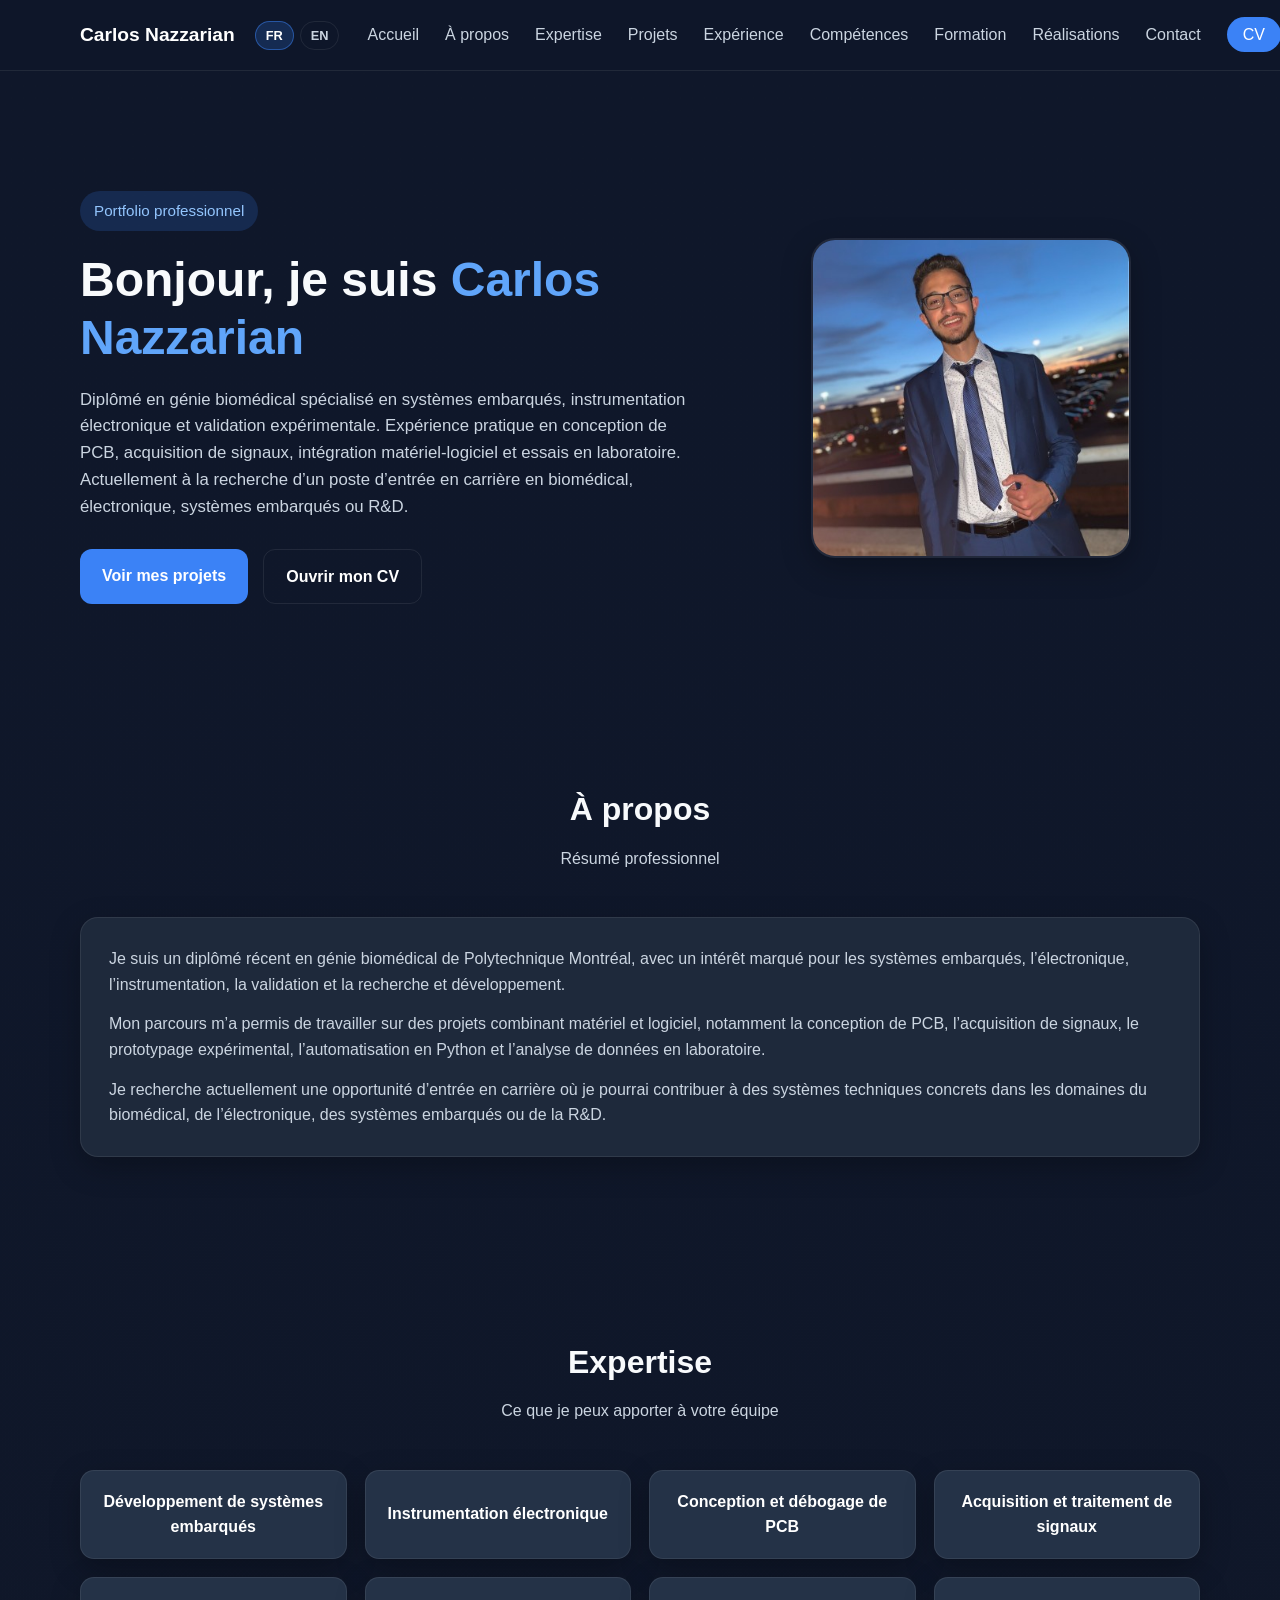
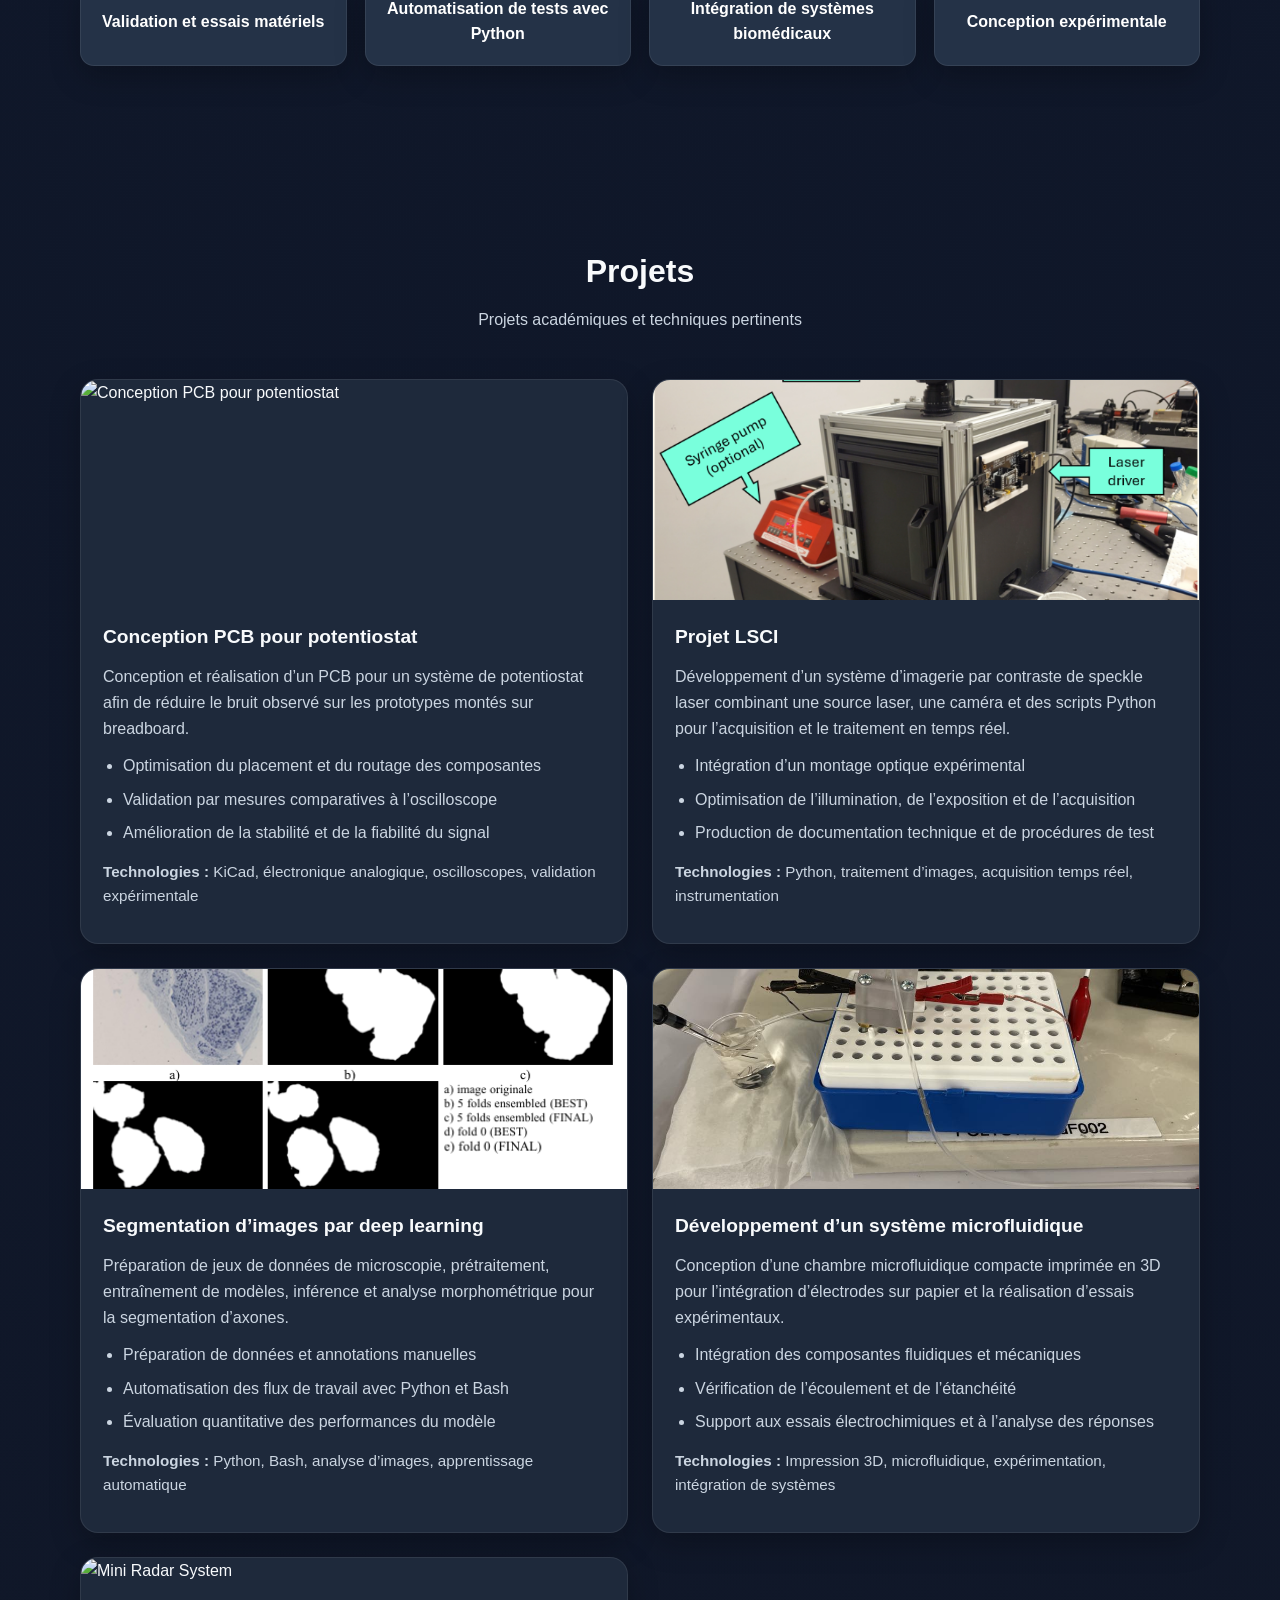
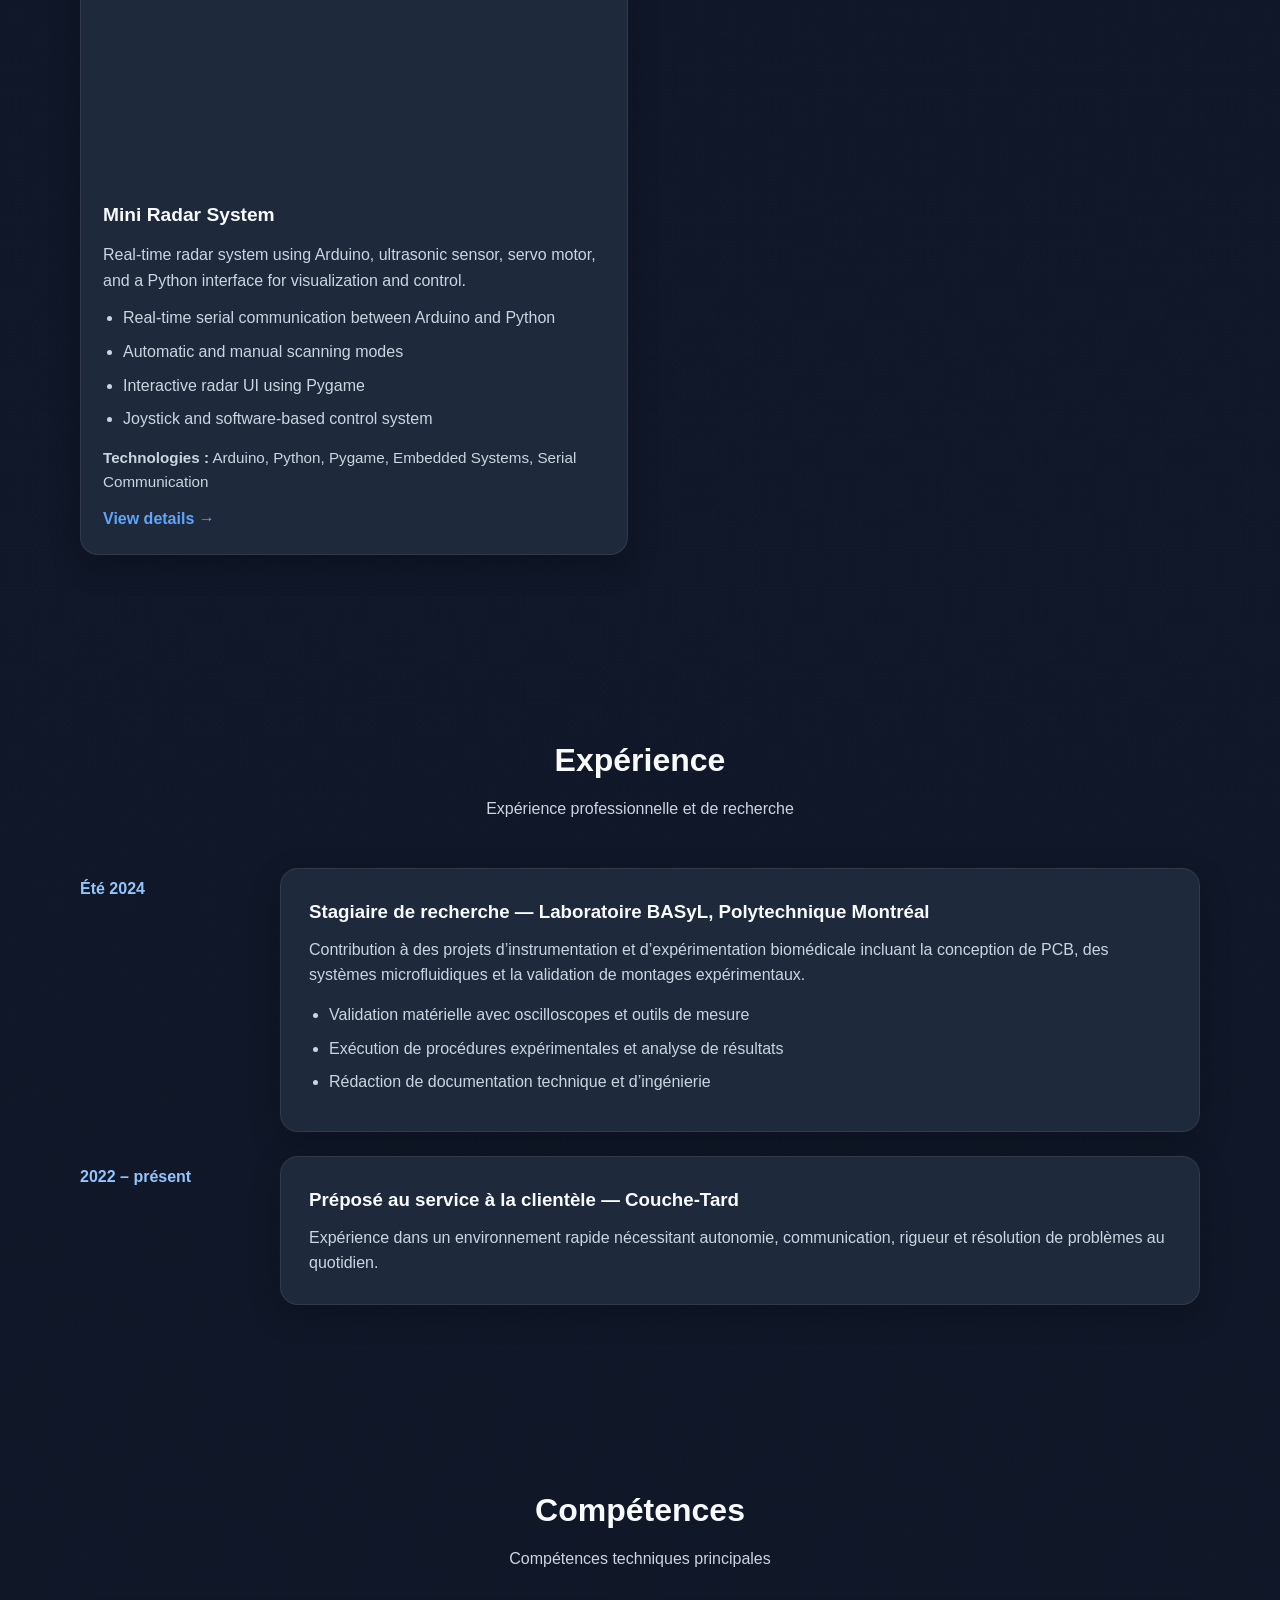
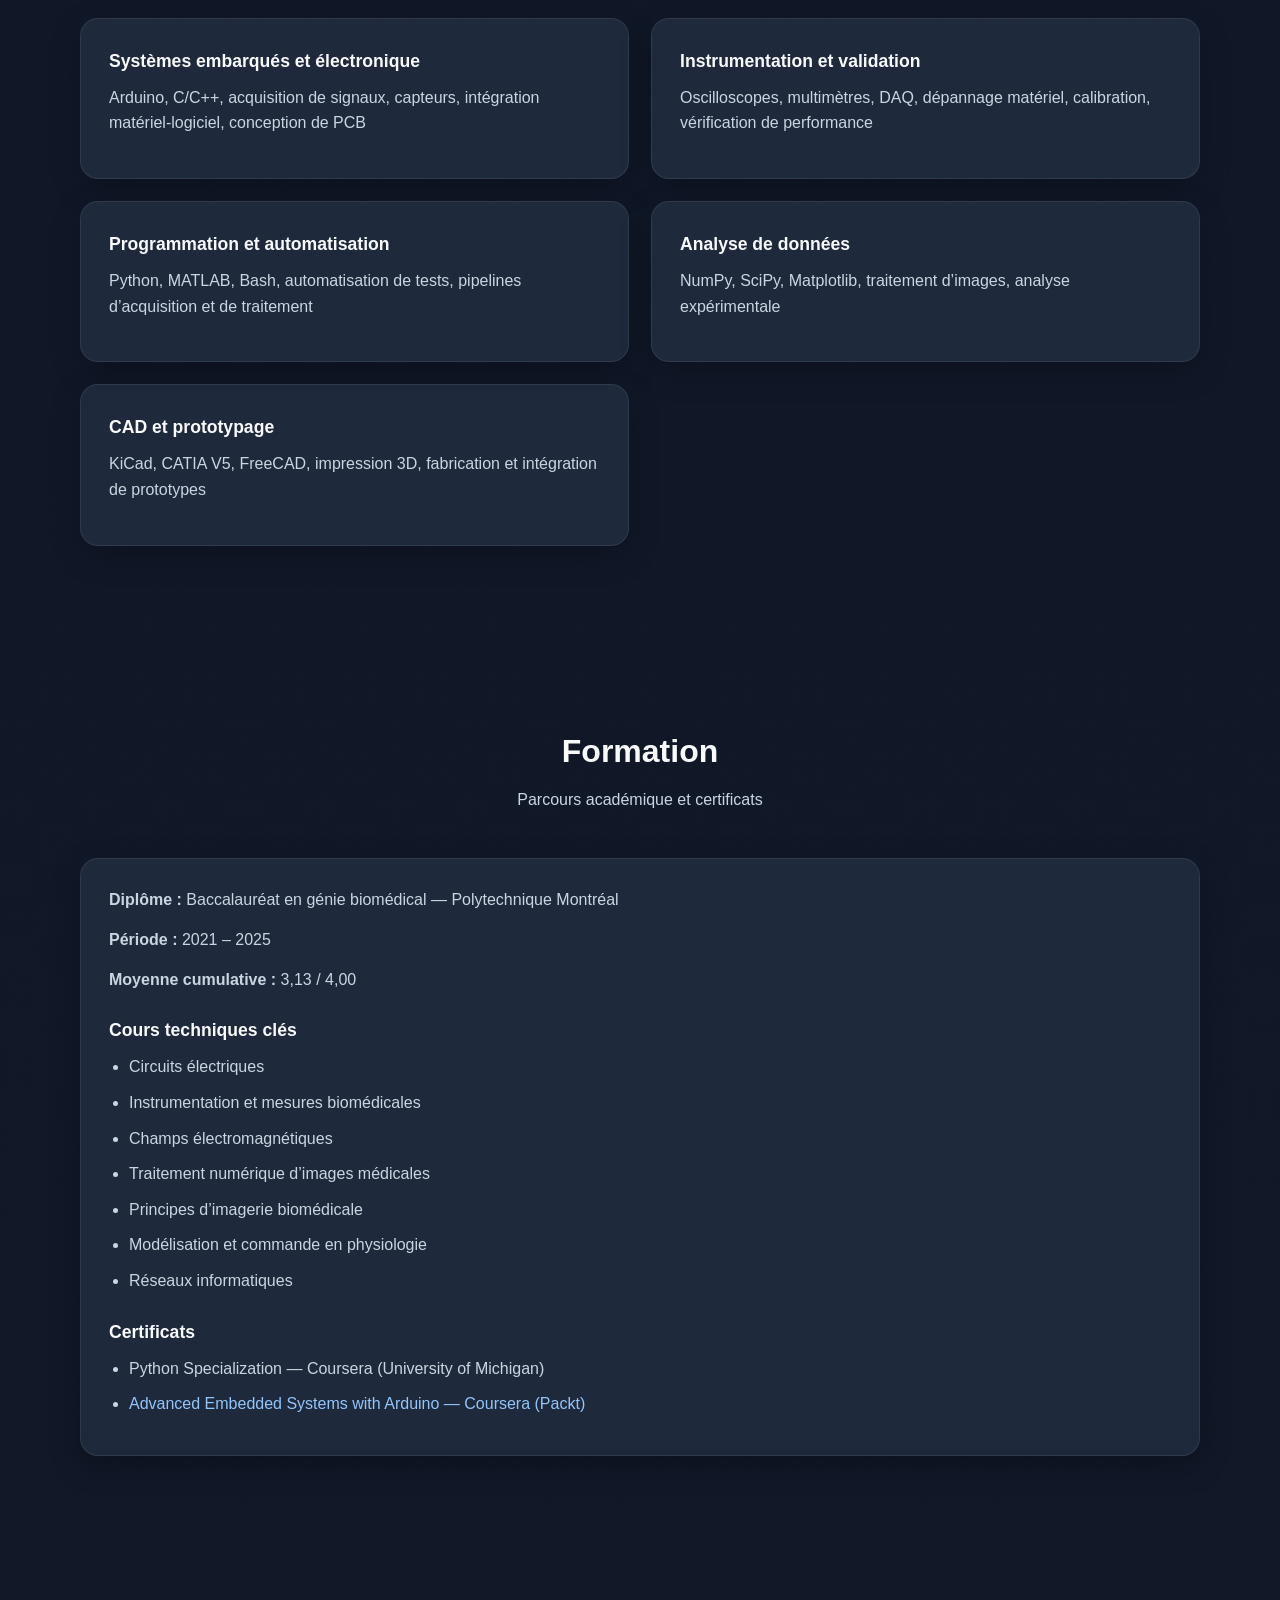
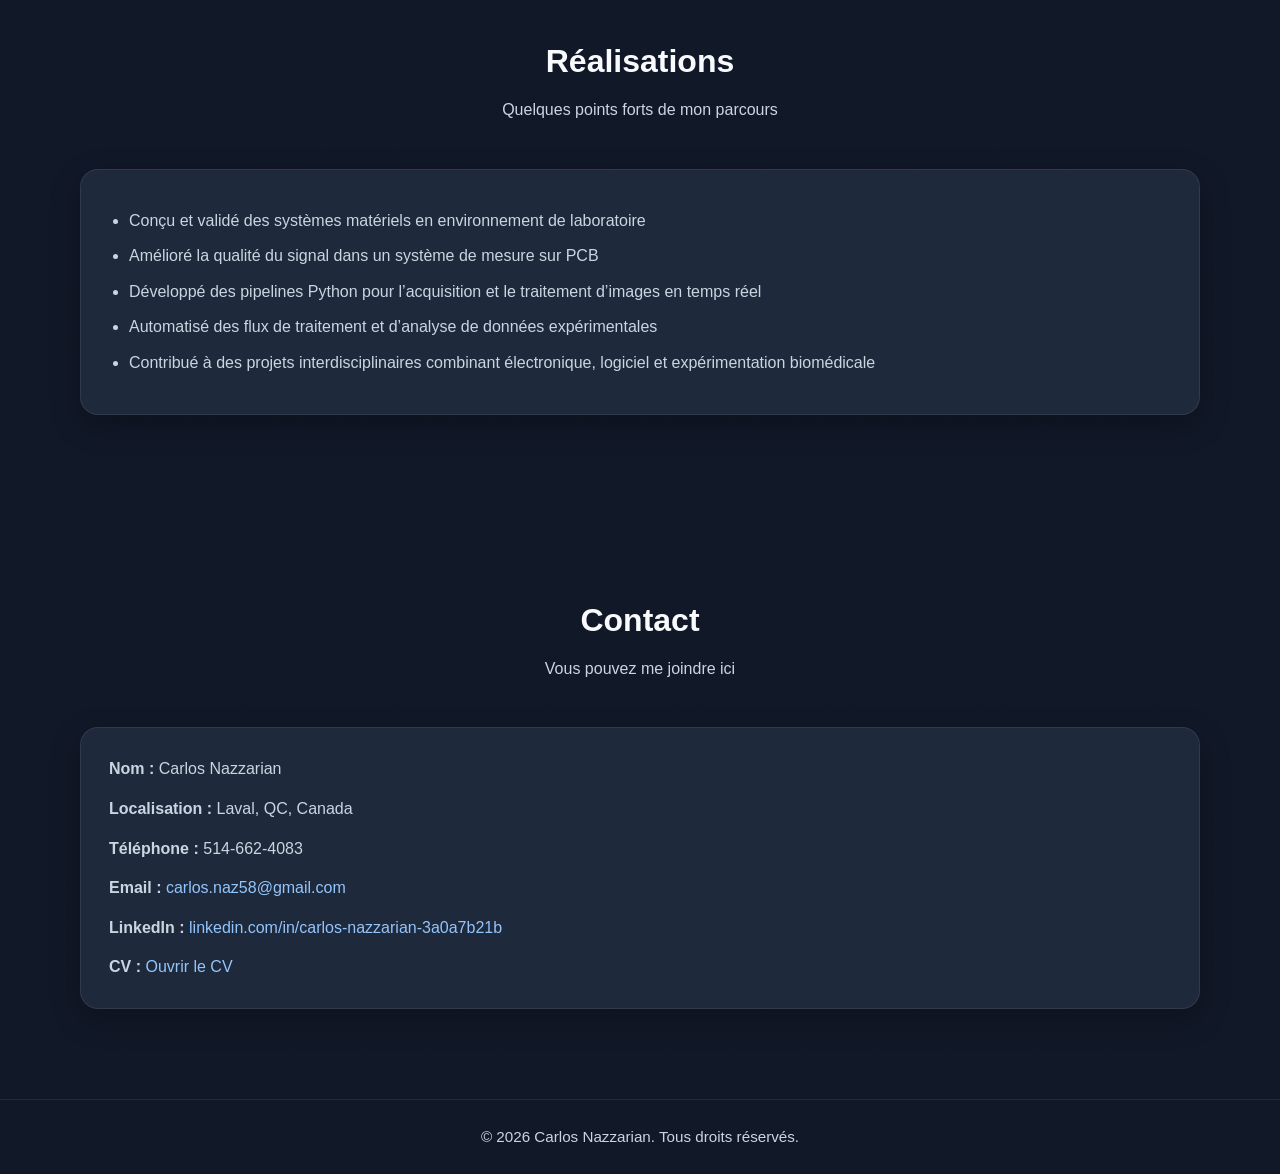
==== index.html @ 673b4687 "Add Mini Radar System project card to index.html Added a new project card for the Mini Radar System " ====
<!DOCTYPE html>
<html lang="fr">
<head>
  <meta charset="UTF-8" />
  <meta name="viewport" content="width=device-width, initial-scale=1.0" />
  <title>Carlos Nazzarian | Portfolio</title>
  <meta
    name="description"
    content="Portfolio de Carlos Nazzarian, diplômé en génie biomédical spécialisé en instrumentation, systèmes embarqués, électronique et R&D."
  />
  <link rel="stylesheet" href="style.css" />
</head>
<body>
  <header class="header">
    <nav class="navbar container">
      <a href="#home" class="logo">Carlos Nazzarian</a>

      <div class="nav-right">
        <div class="language-switcher" aria-label="Language switcher">
          <button id="lang-fr" class="lang-btn active" type="button">FR</button>
          <button id="lang-en" class="lang-btn" type="button">EN</button>
        </div>

        <button class="menu-toggle" id="menu-toggle" aria-label="Ouvrir le menu">
          ☰
        </button>
      </div>

      <ul class="nav-links" id="nav-links">
        <li><a href="#home" data-i18n="nav.home">Accueil</a></li>
        <li><a href="#about" data-i18n="nav.about">À propos</a></li>
        <li><a href="#expertise" data-i18n="nav.expertise">Expertise</a></li>
        <li><a href="#projects" data-i18n="nav.projects">Projets</a></li>
        <li><a href="#experience" data-i18n="nav.experience">Expérience</a></li>
        <li><a href="#skills" data-i18n="nav.skills">Compétences</a></li>
        <li><a href="#education" data-i18n="nav.education">Formation</a></li>
        <li><a href="#highlights" data-i18n="nav.highlights">Réalisations</a></li>
        <li><a href="#contact" data-i18n="nav.contact">Contact</a></li>
        <li>
          <a id="cv-link-nav" href="cv-fr.pdf" target="_blank" class="nav-cv" data-i18n="nav.cv">
            CV
          </a>
        </li>
      </ul>
    </nav>
  </header>

  <main>
    <!-- HERO -->
    <section class="hero section" id="home">
      <div class="container hero-content">
        <div class="hero-text">
          <p class="hero-tag" data-i18n="hero.tag">Portfolio professionnel</p>
          <h1 data-i18n="hero.title">
            Bonjour, je suis <span>Carlos Nazzarian</span>
          </h1>
          <p class="hero-description" data-i18n="hero.description">
            Diplômé en génie biomédical spécialisé en systèmes embarqués,
            instrumentation électronique et validation expérimentale.
          </p>

          <div class="hero-buttons">
            <a href="#projects" class="btn btn-primary" data-i18n="hero.projectsBtn">
              Voir mes projets
            </a>
            <a id="-link-hero" href="cv-fr.pdf" target="_blank" class="btn btn-secondary" data-i18n="hero.cvBtn">
              Ouvrir mon CV
            </a>
          </div>
        </div>

        <div class="hero-image">
          <img src="profile.jpg" alt="Photo de profil de Carlos Nazzarian" id="profile-image" />
        </div>
      </div>
    </section>

    <!-- ABOUT -->
    <section class="about section" id="about">
      <div class="container">
        <div class="section-title">
          <h2 data-i18n="about.title">À propos</h2>
          <p data-i18n="about.subtitle">Résumé professionnel</p>
        </div>

        <div class="about-card">
          <p data-i18n="about.p1">
            Je suis un diplômé récent en génie biomédical de Polytechnique Montréal,
            avec un intérêt marqué pour les systèmes embarqués, l’électronique,
            l’instrumentation, la validation et la recherche et développement.
          </p>
          <p data-i18n="about.p2">
            Mon parcours m’a permis de travailler sur des projets combinant matériel
            et logiciel, notamment la conception de PCB, l’acquisition de signaux,
            le prototypage expérimental, l’automatisation en Python et l’analyse
            de données en laboratoire.
          </p>
          <p data-i18n="about.p3">
            Je recherche actuellement une opportunité d’entrée en carrière où je
            pourrai contribuer à des systèmes techniques concrets dans les domaines
            du biomédical, de l’électronique, des systèmes embarqués ou de la R&D.
          </p>
        </div>
      </div>
    </section>

    <!-- EXPERTISE -->
    <section class="expertise section" id="expertise">
      <div class="container">
        <div class="section-title">
          <h2 data-i18n="expertise.title">Expertise</h2>
          <p data-i18n="expertise.subtitle">Ce que je peux apporter à votre équipe</p>
        </div>

        <div class="skills-grid expertise-grid">
          <div class="skill-box" data-i18n="expertise.item1">Développement de systèmes embarqués</div>
          <div class="skill-box" data-i18n="expertise.item2">Instrumentation électronique</div>
          <div class="skill-box" data-i18n="expertise.item3">Conception et débogage de PCB</div>
          <div class="skill-box" data-i18n="expertise.item4">Acquisition et traitement de signaux</div>
          <div class="skill-box" data-i18n="expertise.item5">Validation et essais matériels</div>
          <div class="skill-box" data-i18n="expertise.item6">Automatisation de tests avec Python</div>
          <div class="skill-box" data-i18n="expertise.item7">Intégration de systèmes biomédicaux</div>
          <div class="skill-box" data-i18n="expertise.item8">Conception expérimentale</div>
        </div>
      </div>
    </section>

    <!-- PROJECTS -->
    <section class="projects section" id="projects">
      <div class="container">
        <div class="section-title">
          <h2 data-i18n="projects.title">Projets</h2>
          <p data-i18n="projects.subtitle">Projets académiques et techniques pertinents</p>
        </div>

        <div class="projects-grid">
          <article class="project-card">
            <img src="project1.png" alt="Conception PCB pour potentiostat" class="project-image" />
            <div class="project-content">
              <h3 data-i18n="projects.pcb.title">Conception PCB pour potentiostat</h3>
              <p data-i18n="projects.pcb.desc">
                Conception et réalisation d’un PCB pour un système de potentiostat afin
                de réduire le bruit observé sur les prototypes montés sur breadboard.
              </p>
              <ul class="project-list">
                <li data-i18n="projects.pcb.b1">Optimisation du placement et du routage des composantes</li>
                <li data-i18n="projects.pcb.b2">Validation par mesures comparatives à l’oscilloscope</li>
                <li data-i18n="projects.pcb.b3">Amélioration de la stabilité et de la fiabilité du signal</li>
              </ul>
              <p class="project-tech">
                <strong data-i18n="projects.tech">Technologies :</strong>
                KiCad, électronique analogique, oscilloscopes, validation expérimentale
              </p>
            </div>
          </article>

          <article class="project-card">
            <img src="project2.png" alt="Projet LSCI" class="project-image" />
            <div class="project-content">
              <h3 data-i18n="projects.lsci.title">Projet LSCI</h3>
              <p data-i18n="projects.lsci.desc">
                Développement d’un système d’imagerie par contraste de speckle laser
                combinant une source laser, une caméra et des scripts Python pour
                l’acquisition et le traitement en temps réel.
              </p>
              <ul class="project-list">
                <li data-i18n="projects.lsci.b1">Intégration d’un montage optique expérimental</li>
                <li data-i18n="projects.lsci.b2">Optimisation de l’illumination, de l’exposition et de l’acquisition</li>
                <li data-i18n="projects.lsci.b3">Production de documentation technique et de procédures de test</li>
              </ul>
              <p class="project-tech">
                <strong data-i18n="projects.tech">Technologies :</strong>
                Python, traitement d’images, acquisition temps réel, instrumentation
              </p>
            </div>
          </article>

          <article class="project-card">
            <img src="project3.png" alt="Segmentation d’images par deep learning" class="project-image" />
            <div class="project-content">
              <h3 data-i18n="projects.dl.title">Segmentation d’images par deep learning</h3>
              <p data-i18n="projects.dl.desc">
                Préparation de jeux de données de microscopie, prétraitement, entraînement
                de modèles, inférence et analyse morphométrique pour la segmentation d’axones.
              </p>
              <ul class="project-list">
                <li data-i18n="projects.dl.b1">Préparation de données et annotations manuelles</li>
                <li data-i18n="projects.dl.b2">Automatisation des flux de travail avec Python et Bash</li>
                <li data-i18n="projects.dl.b3">Évaluation quantitative des performances du modèle</li>
              </ul>
              <p class="project-tech">
                <strong data-i18n="projects.tech">Technologies :</strong>
                Python, Bash, analyse d’images, apprentissage automatique
              </p>
            </div>
          </article>

          <article class="project-card">
            <img src="project4.png" alt="Développement d’un système microfluidique" class="project-image" />
            <div class="project-content">
              <h3 data-i18n="projects.micro.title">Développement d’un système microfluidique</h3>
              <p data-i18n="projects.micro.desc">
                Conception d’une chambre microfluidique compacte imprimée en 3D pour
                l’intégration d’électrodes sur papier et la réalisation d’essais expérimentaux.
              </p>
              <ul class="project-list">
                <li data-i18n="projects.micro.b1">Intégration des composantes fluidiques et mécaniques</li>
                <li data-i18n="projects.micro.b2">Vérification de l’écoulement et de l’étanchéité</li>
                <li data-i18n="projects.micro.b3">Support aux essais électrochimiques et à l’analyse des réponses</li>
              </ul>
              <p class="project-tech">
                <strong data-i18n="projects.tech">Technologies :</strong>
                Impression 3D, microfluidique, expérimentation, intégration de systèmes
              </p>
            </div>
          </article>
          <article class="project-card">
            <img src="radar-ui.png" alt="Mini Radar System" class="project-image" />

            <div class="project-content">
              <h3>Mini Radar System</h3>

              <p>
              Real-time radar system using Arduino, ultrasonic sensor, servo motor,
              and a Python interface for visualization and control.
              </p>

              <ul class="project-list">
                <li>Real-time serial communication between Arduino and Python</li>
                <li>Automatic and manual scanning modes</li>
                <li>Interactive radar UI using Pygame</li>
                <li>Joystick and software-based control system</li>
              </ul>

            <p class="project-tech">
              <strong>Technologies :</strong>
              Arduino, Python, Pygame, Embedded Systems, Serial Communication
            </p>

            <a href="projects/radar.html" style="color:#60a5fa; font-weight:bold;">
              View details →
            </a>
        </div>
        </article>
        </div>
      </div>
    </section>

    <!-- EXPERIENCE -->
    <section class="experience section" id="experience">
      <div class="container">
        <div class="section-title">
          <h2 data-i18n="experience.title">Expérience</h2>
          <p data-i18n="experience.subtitle">Expérience professionnelle et de recherche</p>
        </div>

        <div class="timeline">
          <div class="timeline-item">
            <div class="timeline-date" data-i18n="experience.basyL.date">Été 2024</div>
            <div class="timeline-content">
              <h3 data-i18n="experience.basyL.title">Stagiaire de recherche — Laboratoire BASyL, Polytechnique Montréal</h3>
              <p data-i18n="experience.basyL.desc">
                Contribution à des projets d’instrumentation et d’expérimentation biomédicale
                incluant la conception de PCB, des systèmes microfluidiques et la validation
                de montages expérimentaux.
              </p>
              <ul>
                <li data-i18n="experience.basyL.b1">Validation matérielle avec oscilloscopes et outils de mesure</li>
                <li data-i18n="experience.basyL.b2">Exécution de procédures expérimentales et analyse de résultats</li>
                <li data-i18n="experience.basyL.b3">Rédaction de documentation technique et d’ingénierie</li>
              </ul>
            </div>
          </div>

          <div class="timeline-item">
            <div class="timeline-date" data-i18n="experience.ct.date">2022 – présent</div>
            <div class="timeline-content">
              <h3 data-i18n="experience.ct.title">Préposé au service à la clientèle — Couche-Tard</h3>
              <p data-i18n="experience.ct.desc">
                Expérience dans un environnement rapide nécessitant autonomie,
                communication, rigueur et résolution de problèmes au quotidien.
              </p>
            </div>
          </div>
        </div>
      </div>
    </section>

    <!-- SKILLS -->
    <section class="skills section" id="skills">
      <div class="container">
        <div class="section-title">
          <h2 data-i18n="skills.title">Compétences</h2>
          <p data-i18n="skills.subtitle">Compétences techniques principales</p>
        </div>

        <div class="skills-groups">
          <div class="skill-group-card">
            <h3 data-i18n="skills.group1.title">Systèmes embarqués et électronique</h3>
            <p data-i18n="skills.group1.text">
              Arduino, C/C++, acquisition de signaux, capteurs, intégration matériel-logiciel, conception de PCB
            </p>
          </div>

          <div class="skill-group-card">
            <h3 data-i18n="skills.group2.title">Instrumentation et validation</h3>
            <p data-i18n="skills.group2.text">
              Oscilloscopes, multimètres, DAQ, dépannage matériel, calibration, vérification de performance
            </p>
          </div>

          <div class="skill-group-card">
            <h3 data-i18n="skills.group3.title">Programmation et automatisation</h3>
            <p data-i18n="skills.group3.text">
              Python, MATLAB, Bash, automatisation de tests, pipelines d’acquisition et de traitement
            </p>
          </div>

          <div class="skill-group-card">
            <h3 data-i18n="skills.group4.title">Analyse de données</h3>
            <p data-i18n="skills.group4.text">
              NumPy, SciPy, Matplotlib, traitement d’images, analyse expérimentale
            </p>
          </div>

          <div class="skill-group-card">
            <h3 data-i18n="skills.group5.title">CAD et prototypage</h3>
            <p data-i18n="skills.group5.text">
              KiCad, CATIA V5, FreeCAD, impression 3D, fabrication et intégration de prototypes
            </p>
          </div>
        </div>
      </div>
    </section>

    <!-- EDUCATION -->
    <section class="education section" id="education">
      <div class="container">
        <div class="section-title">
          <h2 data-i18n="education.title">Formation</h2>
          <p data-i18n="education.subtitle">Parcours académique et certificats</p>
        </div>

        <div class="about-card">
          <p><strong data-i18n="education.degreeLabel">Diplôme :</strong> <span data-i18n="education.degreeValue">Baccalauréat en génie biomédical — Polytechnique Montréal</span></p>
          <p><strong data-i18n="education.dateLabel">Période :</strong> <span data-i18n="education.dateValue">2021 – 2025</span></p>
          <p><strong data-i18n="education.gpaLabel">Moyenne cumulative :</strong> <span data-i18n="education.gpaValue">3,13 / 4,00</span></p>

          <h3 class="subsection-title" data-i18n="education.courseworkTitle">Cours techniques clés</h3>
          <ul class="education-list">
            <li data-i18n="education.c1">Circuits électriques</li>
            <li data-i18n="education.c2">Instrumentation et mesures biomédicales</li>
            <li data-i18n="education.c3">Champs électromagnétiques</li>
            <li data-i18n="education.c4">Traitement numérique d’images médicales</li>
            <li data-i18n="education.c5">Principes d’imagerie biomédicale</li>
            <li data-i18n="education.c6">Modélisation et commande en physiologie</li>
            <li data-i18n="education.c7">Réseaux informatiques</li>
          </ul>

          <h3 class="subsection-title" data-i18n="education.certTitle">Certificats</h3>
          <ul class="education-list">
            <li data-i18n="education.cert1">Python Specialization — Coursera (University of Michigan)</li>
            <li>
              <a 
                href="https://www.coursera.org/account/accomplishments/verify/83I0K9X8NDE0" 
                target="_blank"
                data-i18n="education.cert2">
            </a>
          </li>
          </ul>
        </div>
      </div>
    </section>

    <!-- HIGHLIGHTS -->
    <section class="highlights section" id="highlights">
      <div class="container">
        <div class="section-title">
          <h2 data-i18n="highlights.title">Réalisations</h2>
          <p data-i18n="highlights.subtitle">Quelques points forts de mon parcours</p>
        </div>

        <div class="about-card">
          <ul class="highlight-list">
            <li data-i18n="highlights.h1">Conçu et validé des systèmes matériels en environnement de laboratoire</li>
            <li data-i18n="highlights.h2">Amélioré la qualité du signal dans un système de mesure sur PCB</li>
            <li data-i18n="highlights.h3">Développé des pipelines Python pour l’acquisition et le traitement d’images en temps réel</li>
            <li data-i18n="highlights.h4">Automatisé des flux de traitement et d’analyse de données expérimentales</li>
            <li data-i18n="highlights.h5">Contribué à des projets interdisciplinaires combinant électronique, logiciel et expérimentation biomédicale</li>
          </ul>
        </div>
      </div>
    </section>

    <!-- CONTACT -->
    <section class="contact section" id="contact">
      <div class="container">
        <div class="section-title">
          <h2 data-i18n="contact.title">Contact</h2>
          <p data-i18n="contact.subtitle">Vous pouvez me joindre ici</p>
        </div>

        <div class="contact-card">
          <p><strong data-i18n="contact.nameLabel">Nom :</strong> Carlos Nazzarian</p>
          <p><strong data-i18n="contact.locationLabel">Localisation :</strong> Laval, QC, Canada</p>
          <p><strong data-i18n="contact.phoneLabel">Téléphone :</strong> 514-662-4083</p>
          <p>
            <strong data-i18n="contact.emailLabel">Email :</strong>
            <a href="mailto:carlos.naz58@gmail.com">carlos.naz58@gmail.com</a>
          </p>
          <p>
            <strong data-i18n="contact.linkedinLabel">LinkedIn :</strong>
            <a href="https://www.linkedin.com/in/carlos-nazzarian-3a0a7b21b/" target="_blank" rel="noopener noreferrer">
              linkedin.com/in/carlos-nazzarian-3a0a7b21b
            </a>
          </p>
          <p>
            <strong data-i18n="contact.cvLabel">CV :</strong>
            <a id="cv-link-contact" href="cv-fr.pdf" target="_blank" rel="noopener noreferrer" data-i18n="contact.cvOpen">
              Ouvrir le CV
            </a>
          </p>
        </div>
      </div>
    </section>
  </main>

  <footer class="footer">
    <div class="container">
      <p data-i18n="footer.text">© 2026 Carlos Nazzarian. Tous droits réservés.</p>
    </div>
  </footer>

  <script src="script.js"></script>
</body>
</html>
---- style.css ----
:root {
  --bg: #0f172a;
  --bg-soft: #111827;
  --card: #1e293b;
  --card-2: #243247;
  --text: #f8fafc;
  --muted: #cbd5e1;
  --primary: #3b82f6;
  --primary-hover: #2563eb;
  --border: rgba(255, 255, 255, 0.08);
  --shadow: 0 10px 30px rgba(0, 0, 0, 0.25);
  --radius: 18px;
  --max-width: 1120px;
}

* {
  margin: 0;
  padding: 0;
  box-sizing: border-box;
}

html {
  scroll-behavior: smooth;
}

body {
  font-family: Arial, Helvetica, sans-serif;
  background: linear-gradient(180deg, #0f172a 0%, #111827 100%);
  color: var(--text);
  line-height: 1.6;
}

img {
  max-width: 100%;
  display: block;
}

a {
  color: inherit;
  text-decoration: none;
}

.container {
  width: min(92%, var(--max-width));
  margin: 0 auto;
}

.section {
  padding: 90px 0;
}

.section-title {
  text-align: center;
  margin-bottom: 46px;
}

.section-title h2 {
  font-size: 2rem;
  margin-bottom: 10px;
}

.section-title p {
  color: var(--muted);
  font-size: 1rem;
}

.subsection-title {
  margin-top: 24px;
  margin-bottom: 10px;
  font-size: 1.1rem;
}

/* HEADER */
.header {
  position: sticky;
  top: 0;
  z-index: 1000;
  background: rgba(15, 23, 42, 0.85);
  backdrop-filter: blur(12px);
  border-bottom: 1px solid var(--border);
}

.navbar {
  min-height: 70px;
  display: flex;
  align-items: center;
  justify-content: space-between;
  position: relative;
  gap: 20px;
}

.logo {
  font-size: 1.2rem;
  font-weight: bold;
  color: white;
  white-space: nowrap;
}

.nav-right {
  display: flex;
  align-items: center;
  gap: 10px;
}

.language-switcher {
  display: flex;
  gap: 6px;
  align-items: center;
  margin-right: 8px;
}

.lang-btn {
  border: 1px solid var(--border);
  background: transparent;
  color: var(--muted);
  border-radius: 999px;
  padding: 6px 10px;
  cursor: pointer;
  font-weight: bold;
  transition: 0.25s ease;
  font-size: 0.8rem;
}

.lang-btn:hover,
.lang-btn.active {
  background: rgba(59, 130, 246, 0.2);
  color: white;
  border-color: rgba(59, 130, 246, 0.5);
}

.nav-links {
  display: flex;
  list-style: none;
  gap: 26px;
  align-items: center;
  transition: all 0.3s ease;
}

.nav-links a {
  color: var(--muted);
  transition: 0.25s ease;
  position: relative;
  font-weight: 500;
  white-space: nowrap;
}

.nav-links a::after {
  content: "";
  position: absolute;
  left: 0;
  bottom: -5px;
  width: 0%;
  height: 2px;
  background: var(--primary);
  transition: 0.25s ease;
}

.nav-links a:hover {
  color: white;
}

.nav-links a:hover::after {
  width: 100%;
}

.nav-links a.active {
  color: white;
}

.nav-links a.active::after {
  width: 100%;
}

.nav-cv {
  background: var(--primary);
  color: white !important;
  padding: 9px 16px;
  border-radius: 999px;
  font-weight: bold;
  transition: 0.25s ease;
}

.nav-cv:hover {
  background: var(--primary-hover);
}

.menu-toggle {
  display: none;
  background: none;
  border: none;
  color: white;
  font-size: 1.9rem;
  cursor: pointer;
}

/* HERO */
.hero {
  padding-top: 120px;
}

.hero-content {
  display: grid;
  grid-template-columns: 1.15fr 0.85fr;
  gap: 40px;
  align-items: center;
}

.hero-tag {
  display: inline-block;
  background: rgba(59, 130, 246, 0.18);
  color: #93c5fd;
  padding: 8px 14px;
  border-radius: 999px;
  font-size: 0.95rem;
  margin-bottom: 20px;
}

.hero-text h1 {
  font-size: 3rem;
  line-height: 1.2;
  margin-bottom: 20px;
}

.hero-text h1 span {
  color: #60a5fa;
}

.hero-description {
  color: var(--muted);
  font-size: 1.05rem;
  max-width: 700px;
  margin-bottom: 28px;
}

.hero-buttons {
  display: flex;
  gap: 15px;
  flex-wrap: wrap;
}

.btn {
  display: inline-block;
  padding: 14px 22px;
  border-radius: 12px;
  font-weight: bold;
  transition: 0.25s ease;
}

.btn-primary {
  background: var(--primary);
  color: white;
}

.btn-primary:hover {
  background: var(--primary-hover);
}

.btn-secondary {
  border: 1px solid var(--border);
  background: transparent;
  color: white;
}

.btn-secondary:hover {
  background: rgba(255, 255, 255, 0.06);
}

.hero-image {
  display: flex;
  justify-content: center;
}

.hero-image img {
  width: 320px;
  height: 320px;
  object-fit: cover;
  border-radius: 24px;
  border: 2px solid rgba(255, 255, 255, 0.08);
  box-shadow: var(--shadow);
}

/* CARDS */
.about-card,
.contact-card,
.skill-group-card,
.timeline-content {
  background: var(--card);
  border: 1px solid var(--border);
  padding: 28px;
  border-radius: var(--radius);
  box-shadow: var(--shadow);
}

.about-card p,
.contact-card p,
.skill-group-card p,
.timeline-content p {
  color: var(--muted);
  margin-bottom: 14px;
  font-size: 1rem;
}

.about-card p:last-child,
.contact-card p:last-child,
.timeline-content p:last-child {
  margin-bottom: 0;
}

.contact-card a {
  color: #93c5fd;
}

.contact-card a:hover {
  text-decoration: underline;
}

.education-list,
.highlight-list {
  margin-top: 10px;
  padding-left: 20px;
  color: var(--muted);
}

.education-list li,
.highlight-list li {
  margin-bottom: 10px;
}
.education-list a {
  color: #93c5fd;
  transition: 0.2s;
}

.education-list a:hover {
  text-decoration: underline;
}

/* PROJECTS */
.projects-grid {
  display: grid;
  grid-template-columns: repeat(2, 1fr);
  gap: 24px;
}

.project-card {
  background: var(--card);
  border: 1px solid var(--border);
  border-radius: var(--radius);
  overflow: hidden;
  box-shadow: var(--shadow);
  transition: transform 0.25s ease;
}

.project-card:hover {
  transform: translateY(-6px);
}

.project-image {
  width: 100%;
  height: 220px;
  object-fit: cover;
}

.project-content {
  padding: 22px;
}

.project-content h3 {
  margin-bottom: 12px;
  font-size: 1.2rem;
}

.project-content p {
  color: var(--muted);
  margin-bottom: 12px;
}

.project-list {
  color: var(--muted);
  padding-left: 20px;
  margin-bottom: 14px;
}

.project-list li {
  margin-bottom: 8px;
}

.project-tech {
  font-size: 0.95rem;
}

/* SKILLS */
.skills-grid,
.expertise-grid {
  display: grid;
  grid-template-columns: repeat(4, 1fr);
  gap: 18px;
}

.skill-box {
  background: var(--card-2);
  border: 1px solid var(--border);
  padding: 18px;
  text-align: center;
  border-radius: 14px;
  color: white;
  font-weight: bold;
  box-shadow: var(--shadow);
  min-height: 88px;
  display: flex;
  align-items: center;
  justify-content: center;
}

.skills-groups {
  display: grid;
  grid-template-columns: repeat(2, 1fr);
  gap: 22px;
}

.skill-group-card h3 {
  margin-bottom: 10px;
  font-size: 1.1rem;
}

/* TIMELINE */
.timeline {
  display: grid;
  gap: 24px;
}

.timeline-item {
  display: grid;
  grid-template-columns: 180px 1fr;
  gap: 20px;
  align-items: start;
}

.timeline-date {
  color: #93c5fd;
  font-weight: bold;
  padding-top: 8px;
}

.timeline-content h3 {
  margin-bottom: 10px;
}

.timeline-content ul {
  color: var(--muted);
  padding-left: 20px;
  margin-top: 10px;
}

.timeline-content li {
  margin-bottom: 8px;
}

/* FOOTER */
.footer {
  border-top: 1px solid var(--border);
  padding: 25px 0;
  text-align: center;
  color: var(--muted);
  font-size: 0.95rem;
}

/* RESPONSIVE */
@media (max-width: 1050px) {
  .skills-grid,
  .expertise-grid {
    grid-template-columns: repeat(2, 1fr);
  }

  .skills-groups {
    grid-template-columns: 1fr;
  }
}

@media (max-width: 900px) {
  .hero-content,
  .projects-grid {
    grid-template-columns: 1fr;
  }

  .timeline-item {
    grid-template-columns: 1fr;
  }

  .timeline-date {
    padding-top: 0;
  }

  .hero-text h1 {
    font-size: 2.3rem;
  }

  .hero-image img {
    width: 260px;
    height: 260px;
  }

  .menu-toggle {
    display: block;
  }

  .nav-links {
    position: absolute;
    top: 76px;
    right: 0;
    background: #0f172a;
    border: 1px solid var(--border);
    border-radius: 14px;
    width: min(280px, 92vw);
    padding: 20px;
    flex-direction: column;
    align-items: flex-start;
    display: none;
  }

  .nav-links.active {
    display: flex;
  }
}

@media (max-width: 600px) {
  .section {
    padding: 72px 0;
  }

  .skills-grid,
  .expertise-grid {
    grid-template-columns: 1fr;
  }

  .hero-buttons {
    flex-direction: column;
    align-items: stretch;
  }

  .btn {
    text-align: center;
  }

  .section-title h2 {
    font-size: 1.7rem;
  }
}
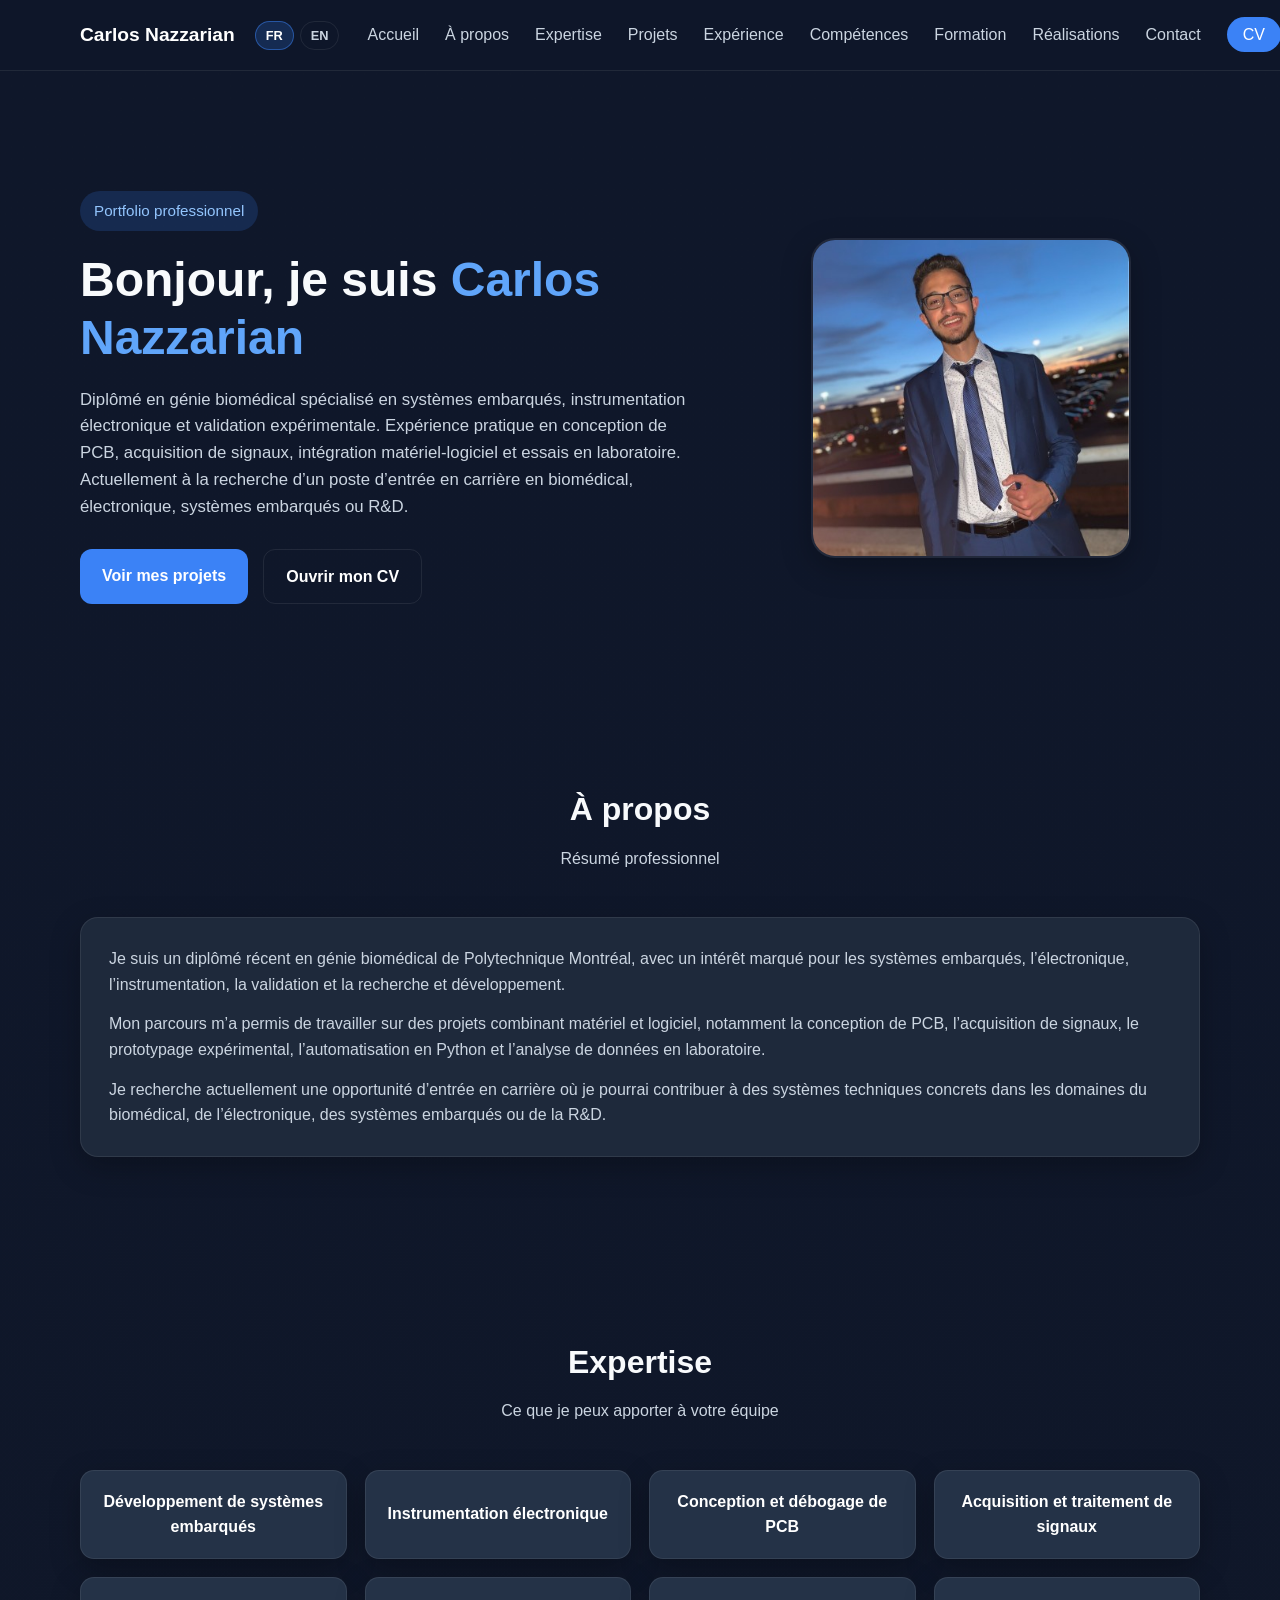
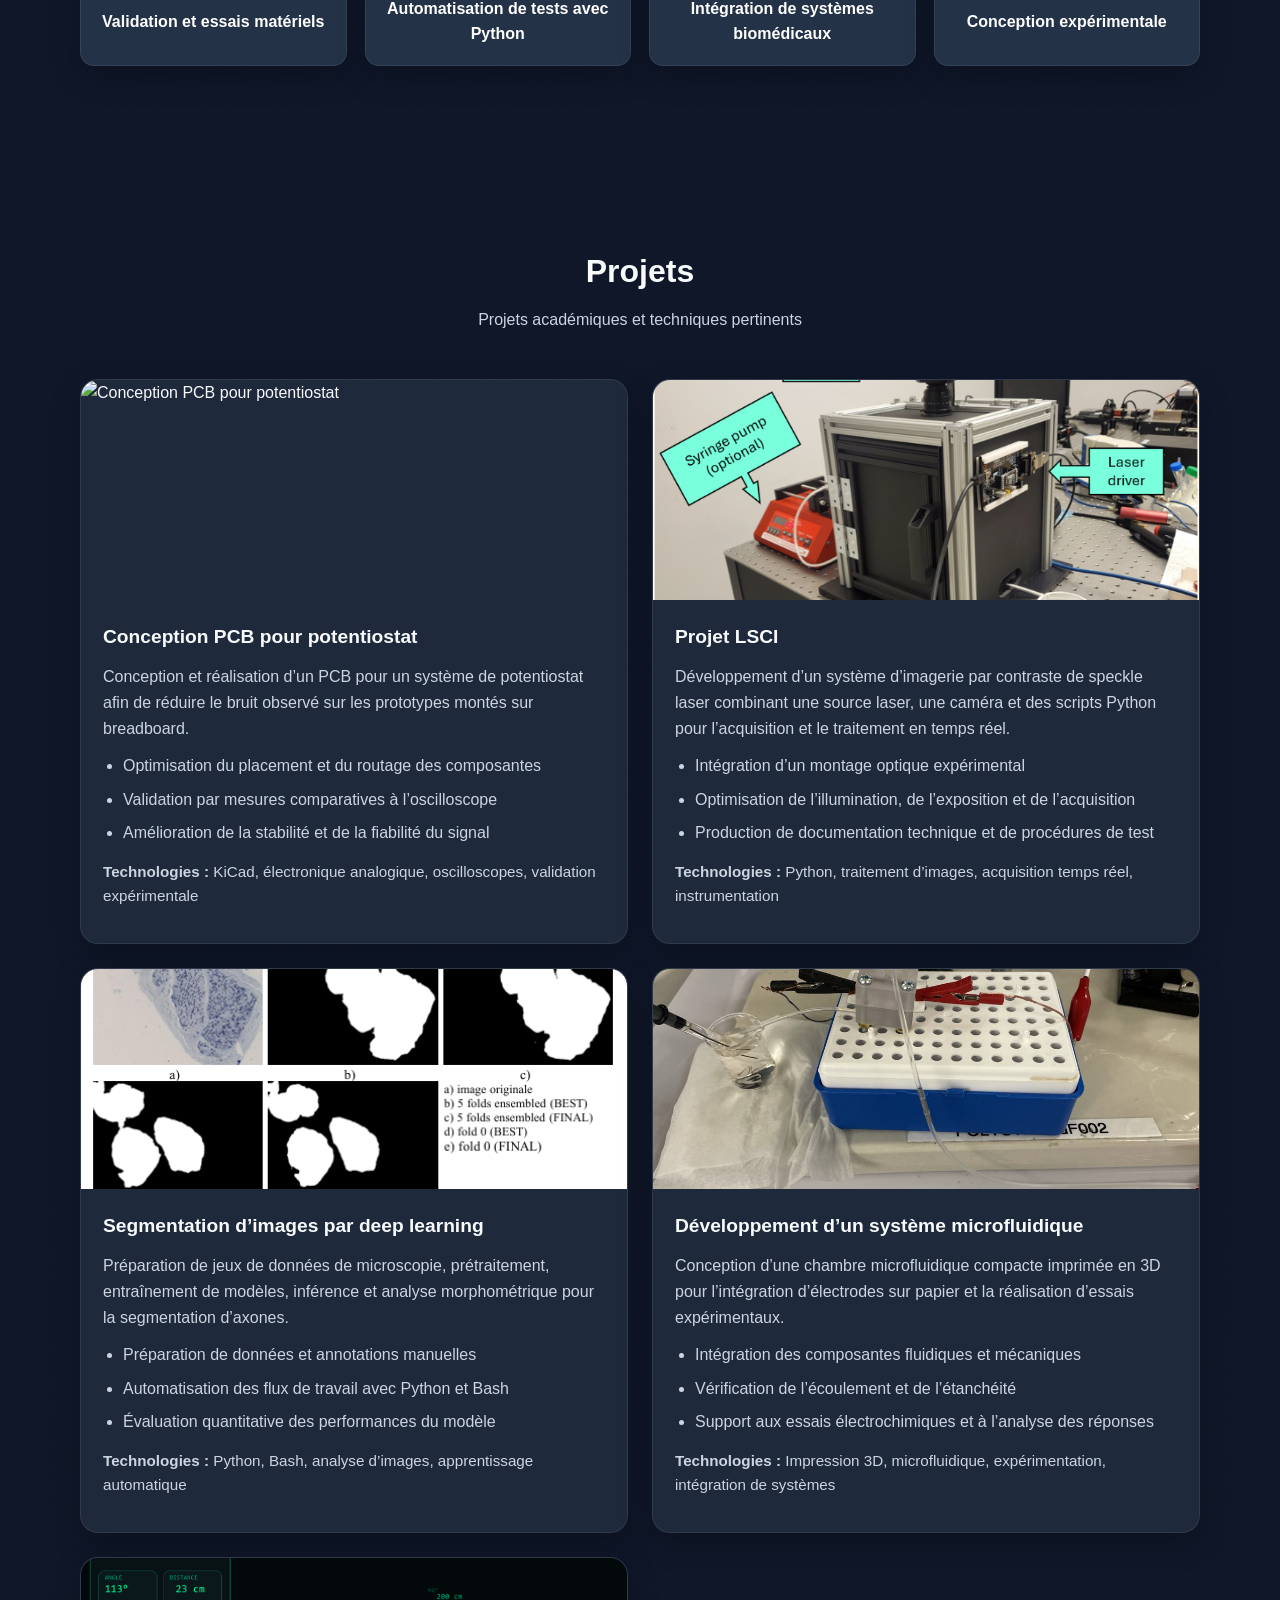
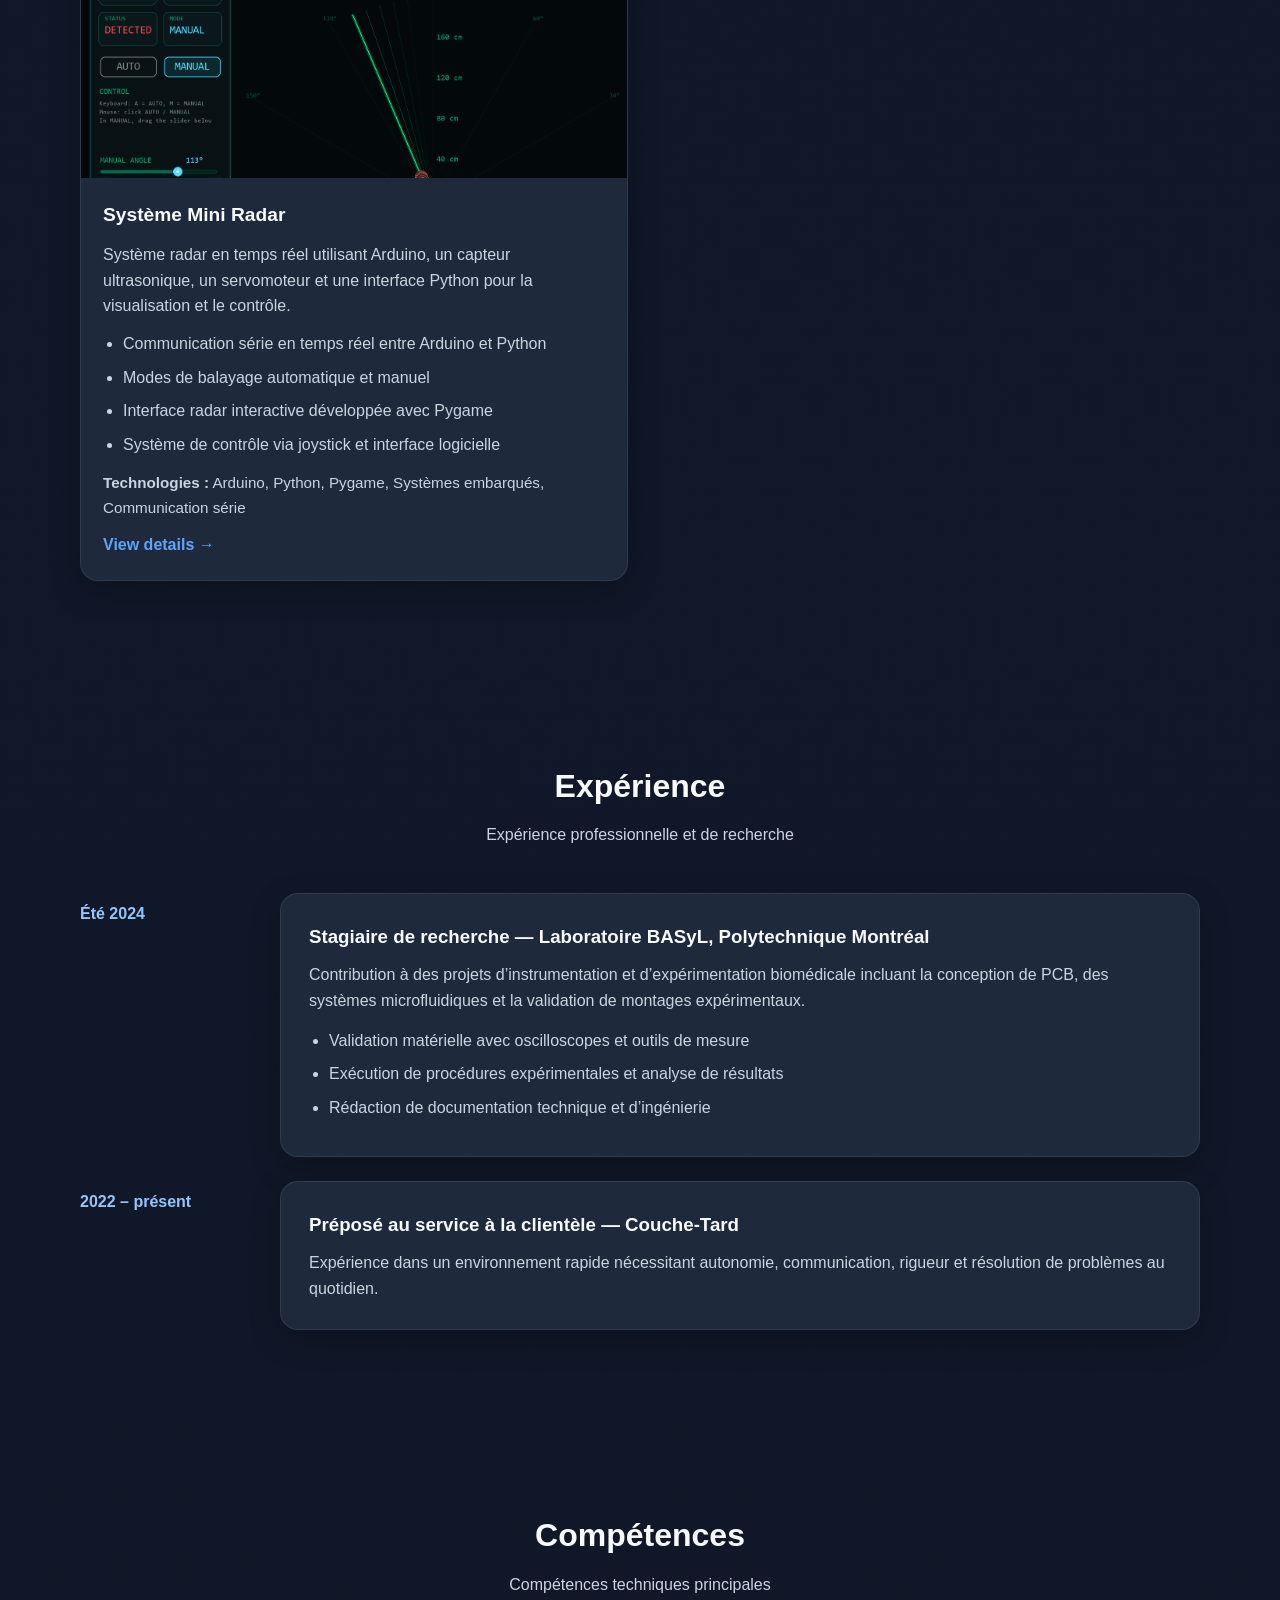
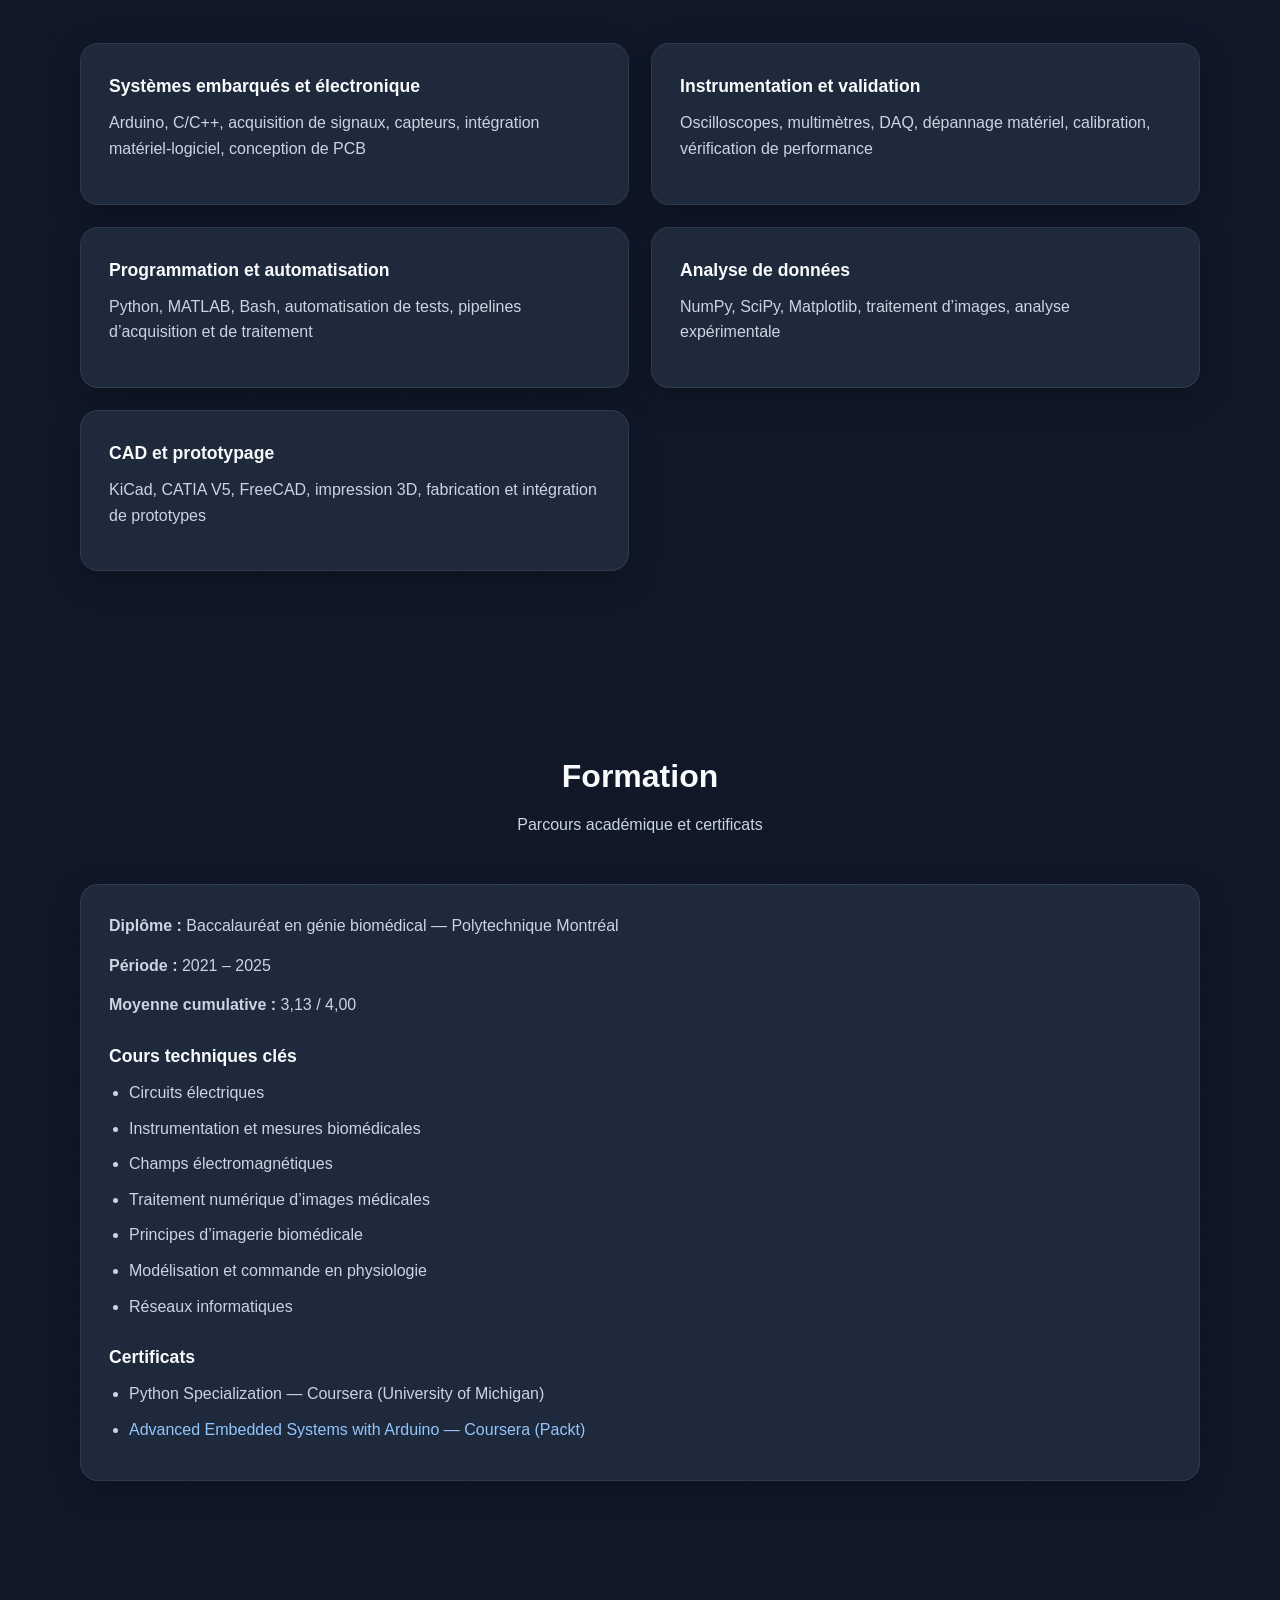
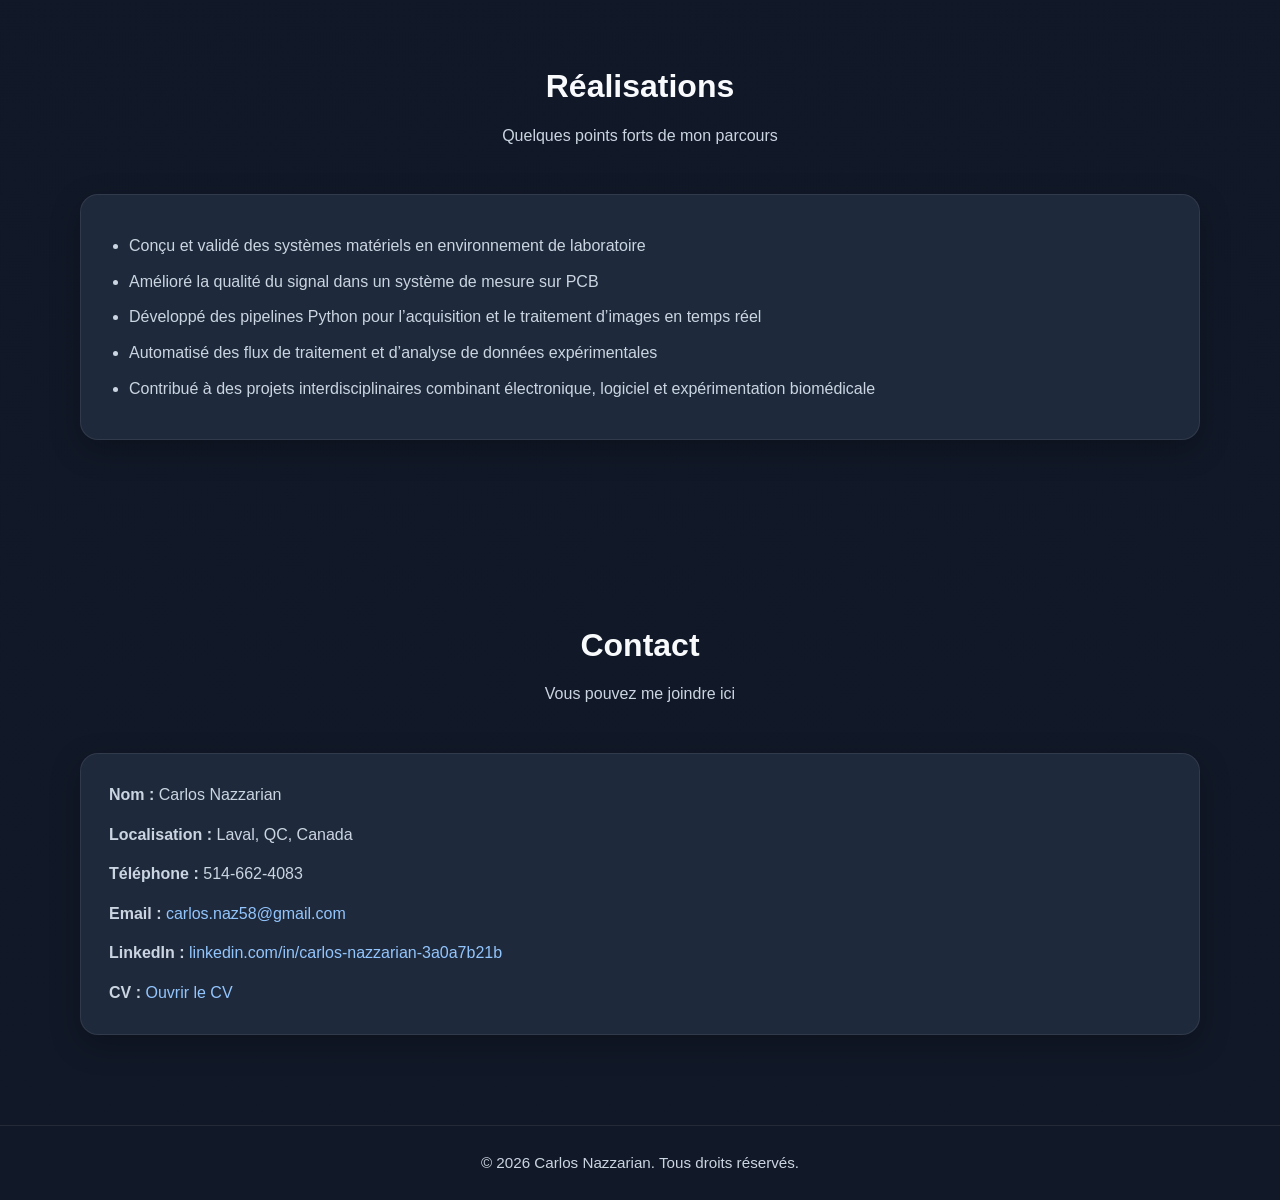
==== commit 4c70fa79: "Translate Mini Radar System project details to French Updated project details for Mini Radar System " ====
--- a/index.html
+++ b/index.html
@@ -215,33 +215,41 @@
             </div>
           </article>
           <article class="project-card">
-            <img src="radar-ui.png" alt="Mini Radar System" class="project-image" />
-
-            <div class="project-content">
-              <h3>Mini Radar System</h3>
-
-              <p>
-              Real-time radar system using Arduino, ultrasonic sensor, servo motor,
-              and a Python interface for visualization and control.
-              </p>
-
-              <ul class="project-list">
-                <li>Real-time serial communication between Arduino and Python</li>
-                <li>Automatic and manual scanning modes</li>
-                <li>Interactive radar UI using Pygame</li>
-                <li>Joystick and software-based control system</li>
-              </ul>
-
-            <p class="project-tech">
-              <strong>Technologies :</strong>
-              Arduino, Python, Pygame, Embedded Systems, Serial Communication
-            </p>
-
-            <a href="projects/radar.html" style="color:#60a5fa; font-weight:bold;">
-              View details →
-            </a>
-        </div>
-        </article>
+  <img src="radar-ui.png" alt="Système Mini Radar" class="project-image" />
+
+  <div class="project-content">
+    <h3 data-i18n="projects.radar.title">Système Mini Radar</h3>
+
+    <p data-i18n="projects.radar.desc">
+      Système radar en temps réel utilisant Arduino, un capteur ultrasonique,
+      un servomoteur et une interface Python pour la visualisation et le contrôle.
+    </p>
+
+    <ul class="project-list">
+      <li data-i18n="projects.radar.b1">
+        Communication série en temps réel entre Arduino et Python
+      </li>
+      <li data-i18n="projects.radar.b2">
+        Modes de balayage automatique et manuel
+      </li>
+      <li data-i18n="projects.radar.b3">
+        Interface radar interactive développée avec Pygame
+      </li>
+      <li data-i18n="projects.radar.b4">
+        Système de contrôle via joystick et interface logicielle
+      </li>
+    </ul>
+
+    <p class="project-tech">
+      <strong data-i18n="projects.tech">Technologies :</strong>
+      Arduino, Python, Pygame, Systèmes embarqués, Communication série
+    </p>
+
+    <a href="projects/radar.html" style="color:#60a5fa; font-weight:bold;">
+      View details →
+    </a>
+  </div>
+</article>
         </div>
       </div>
     </section>
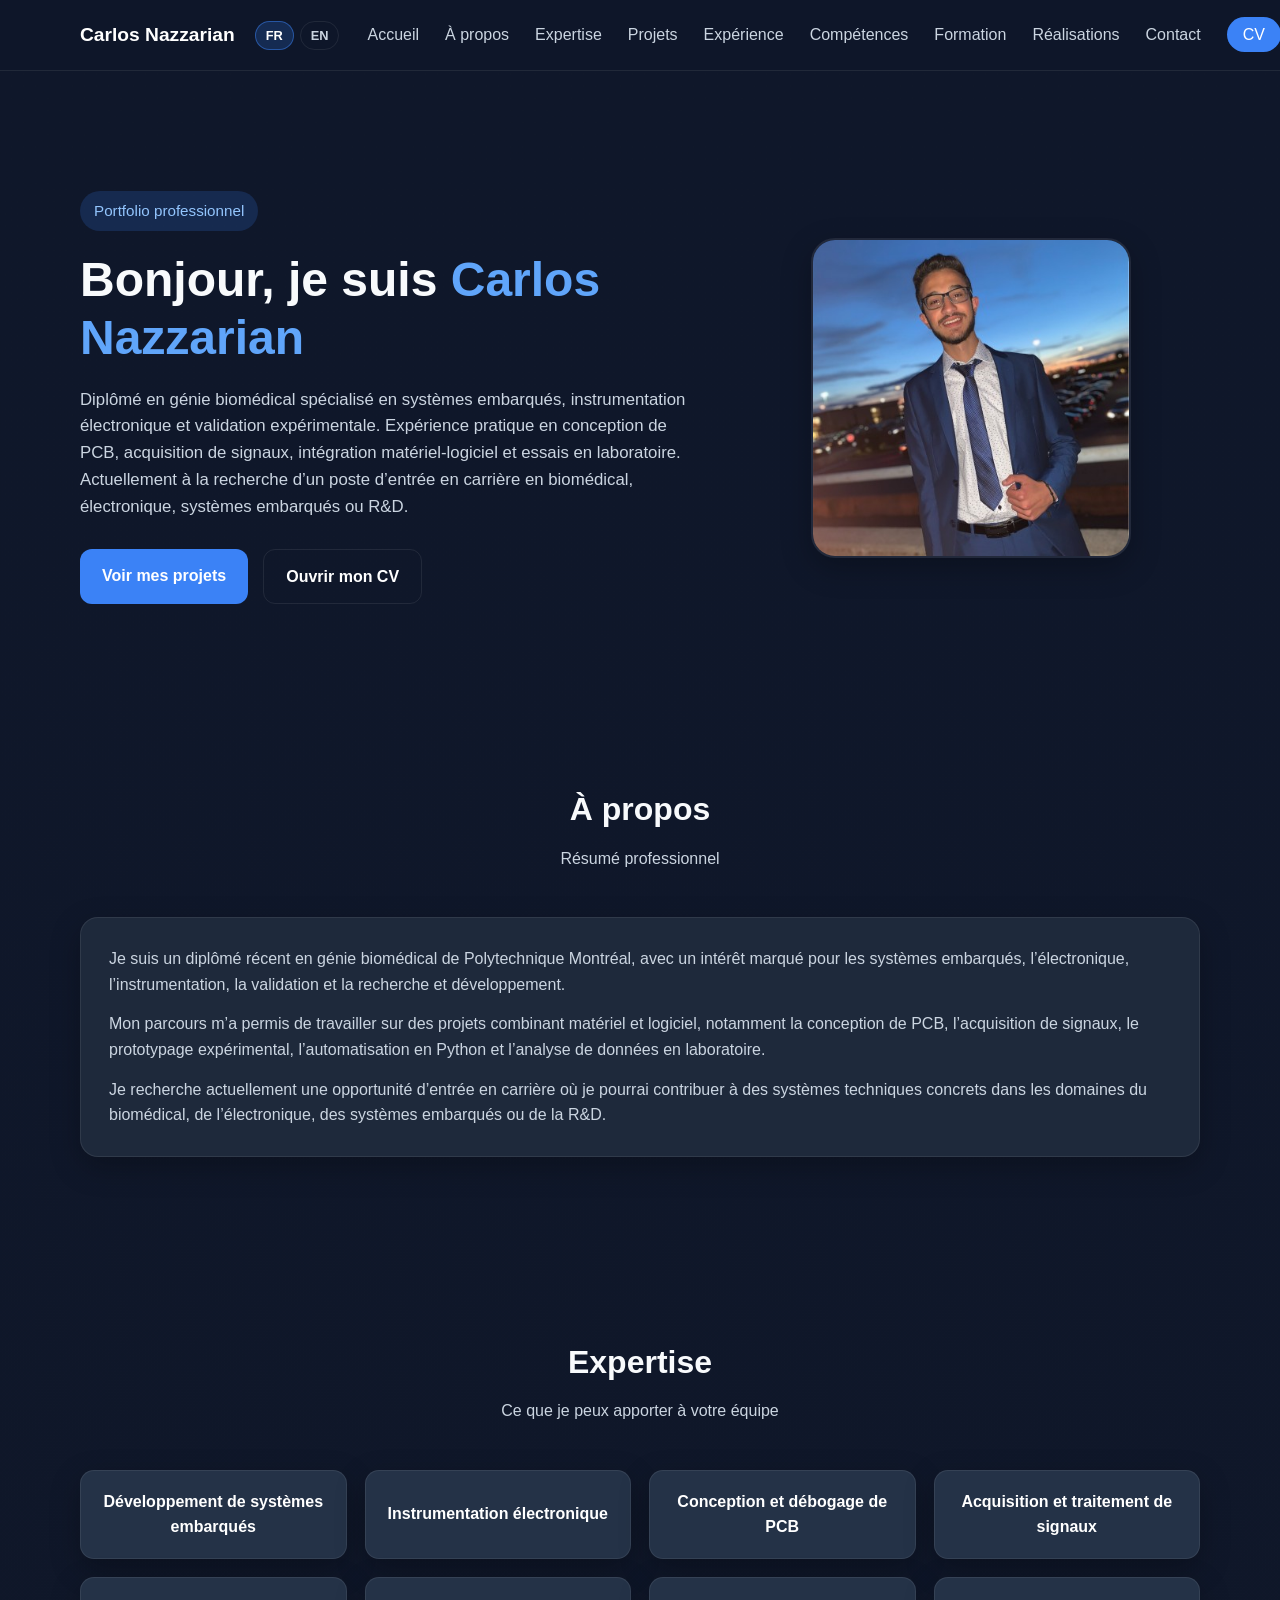
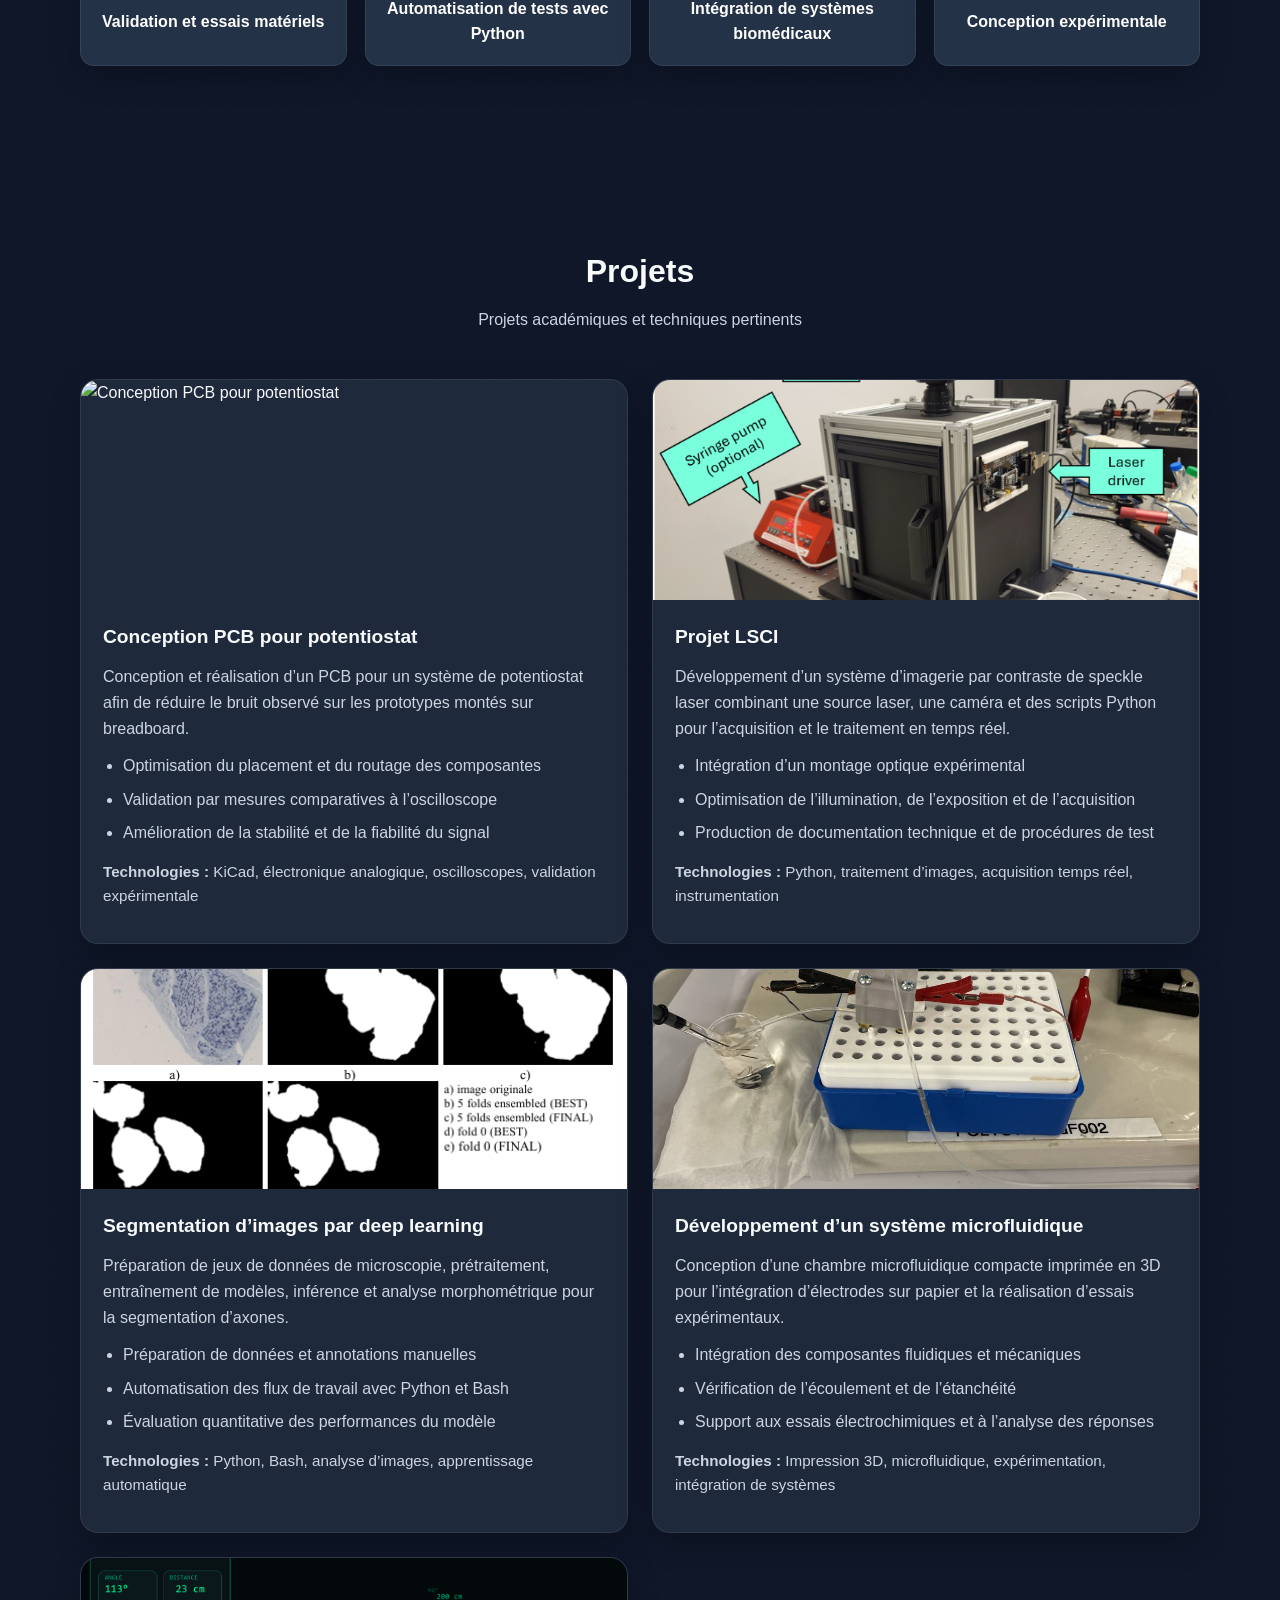
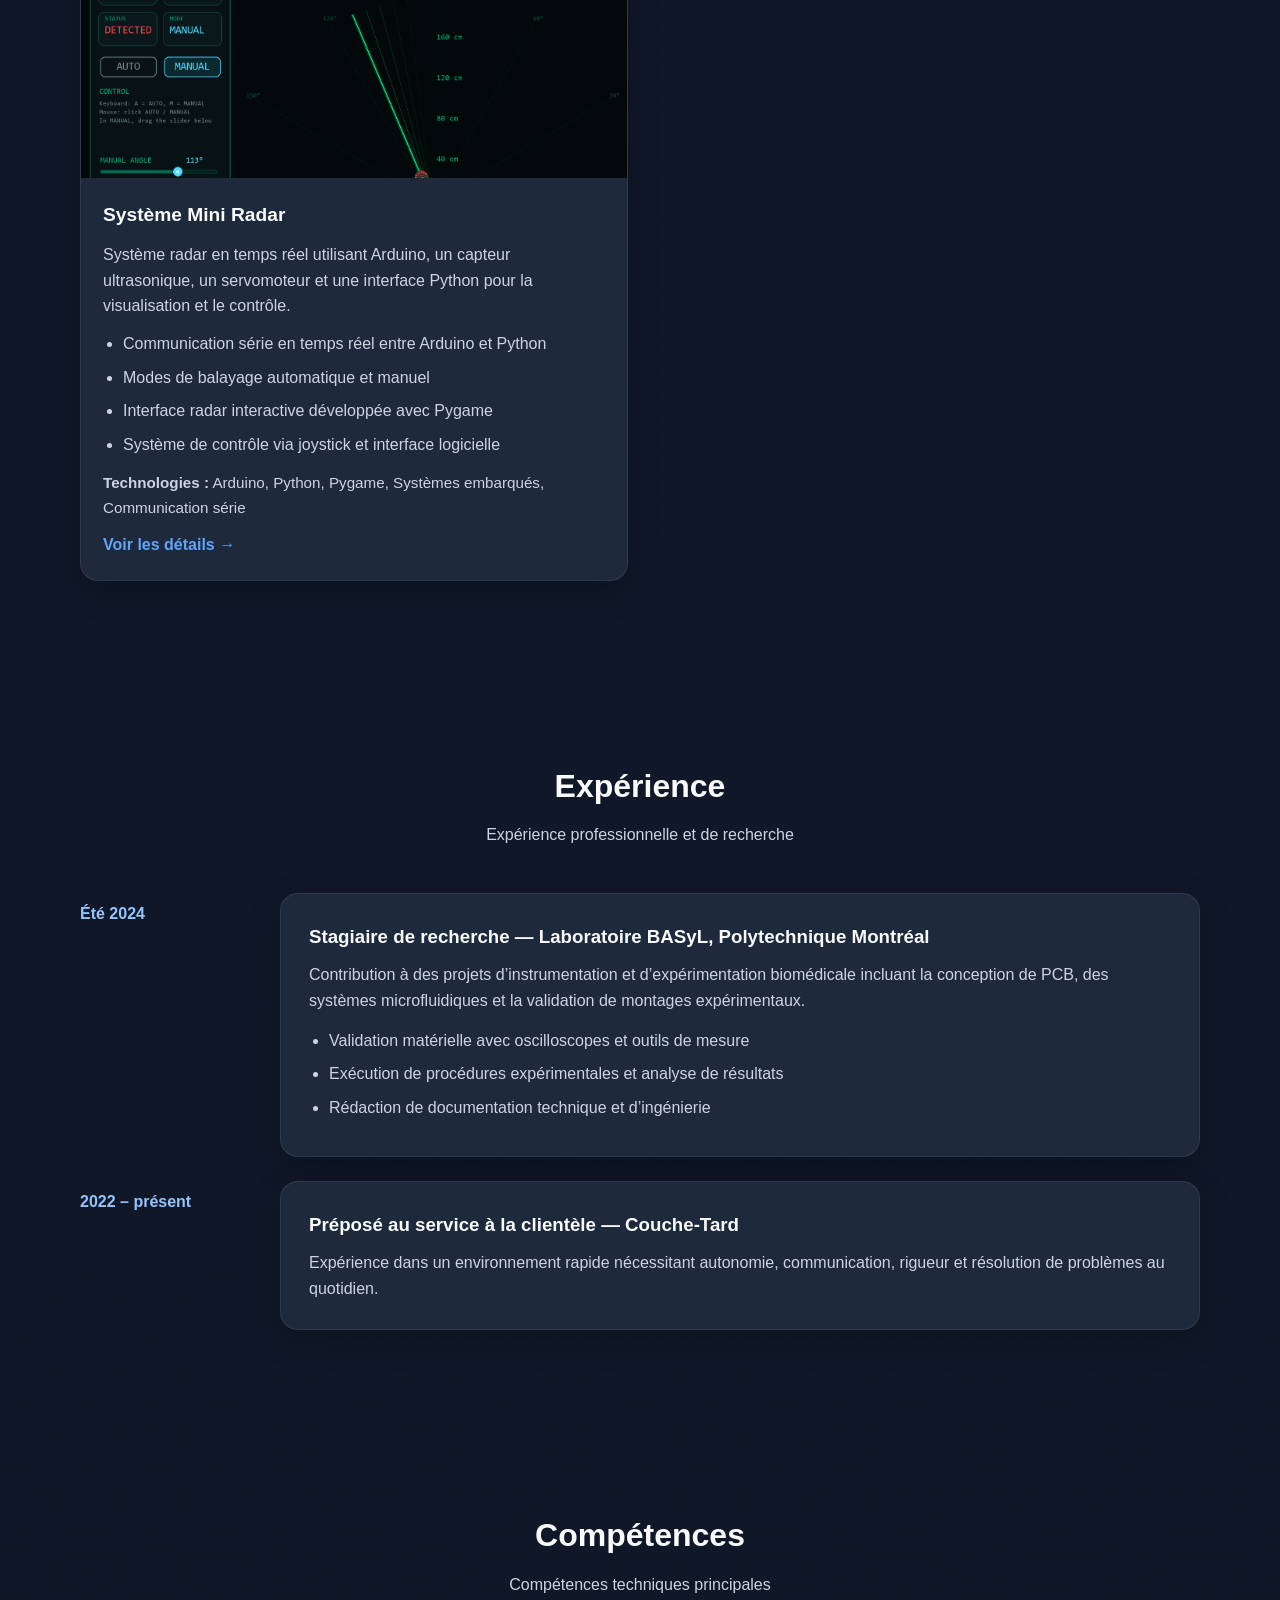
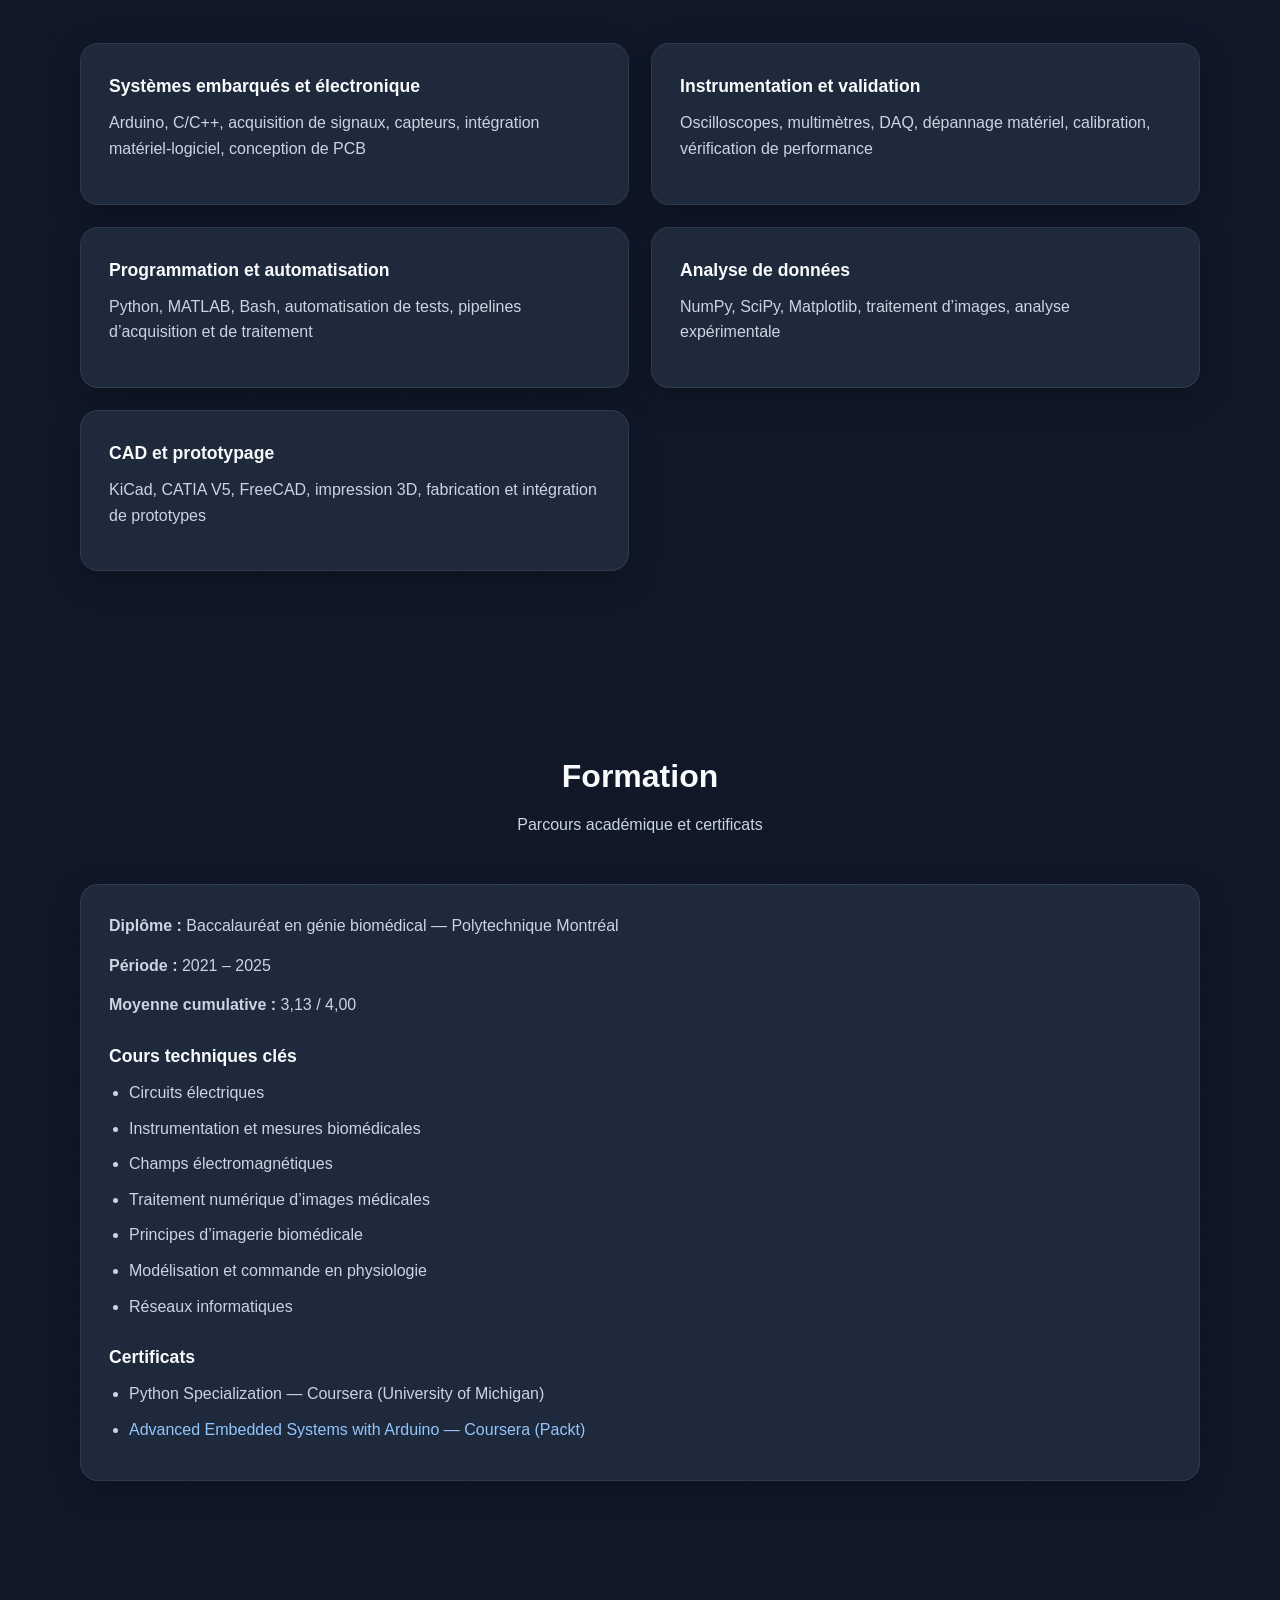
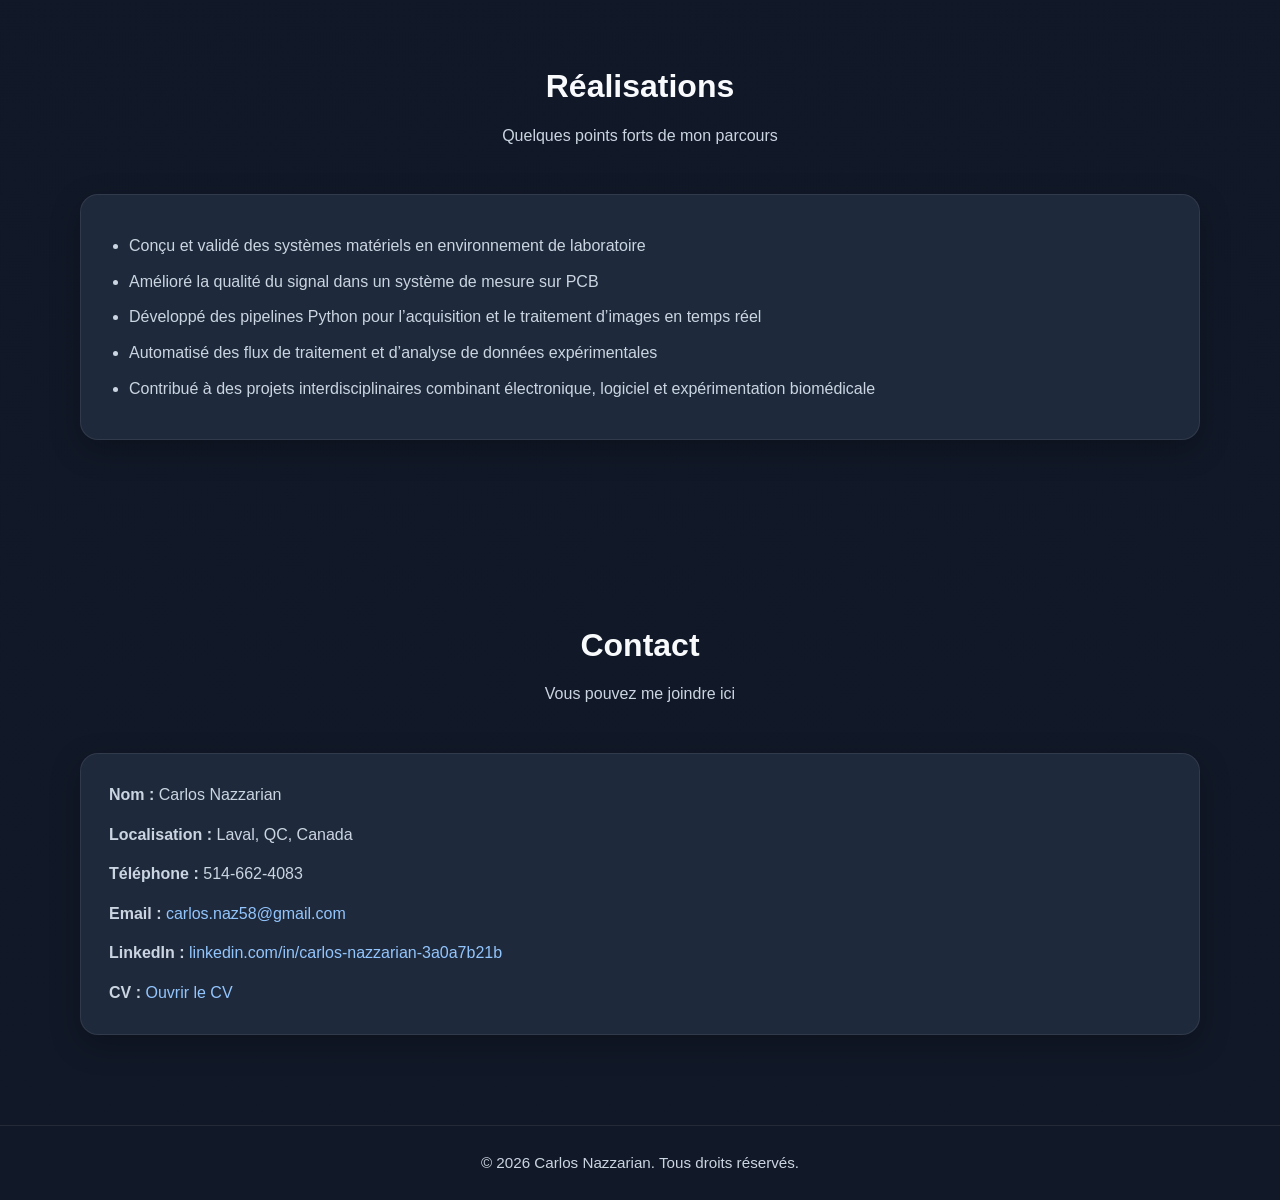
==== commit 2f644cf0: "Translate 'View details' to 'Voir les détails'" ====
--- a/index.html
+++ b/index.html
@@ -246,7 +246,7 @@
     </p>
 
     <a href="projects/radar.html" style="color:#60a5fa; font-weight:bold;">
-      View details →
+      Voir les détails →
     </a>
   </div>
 </article>
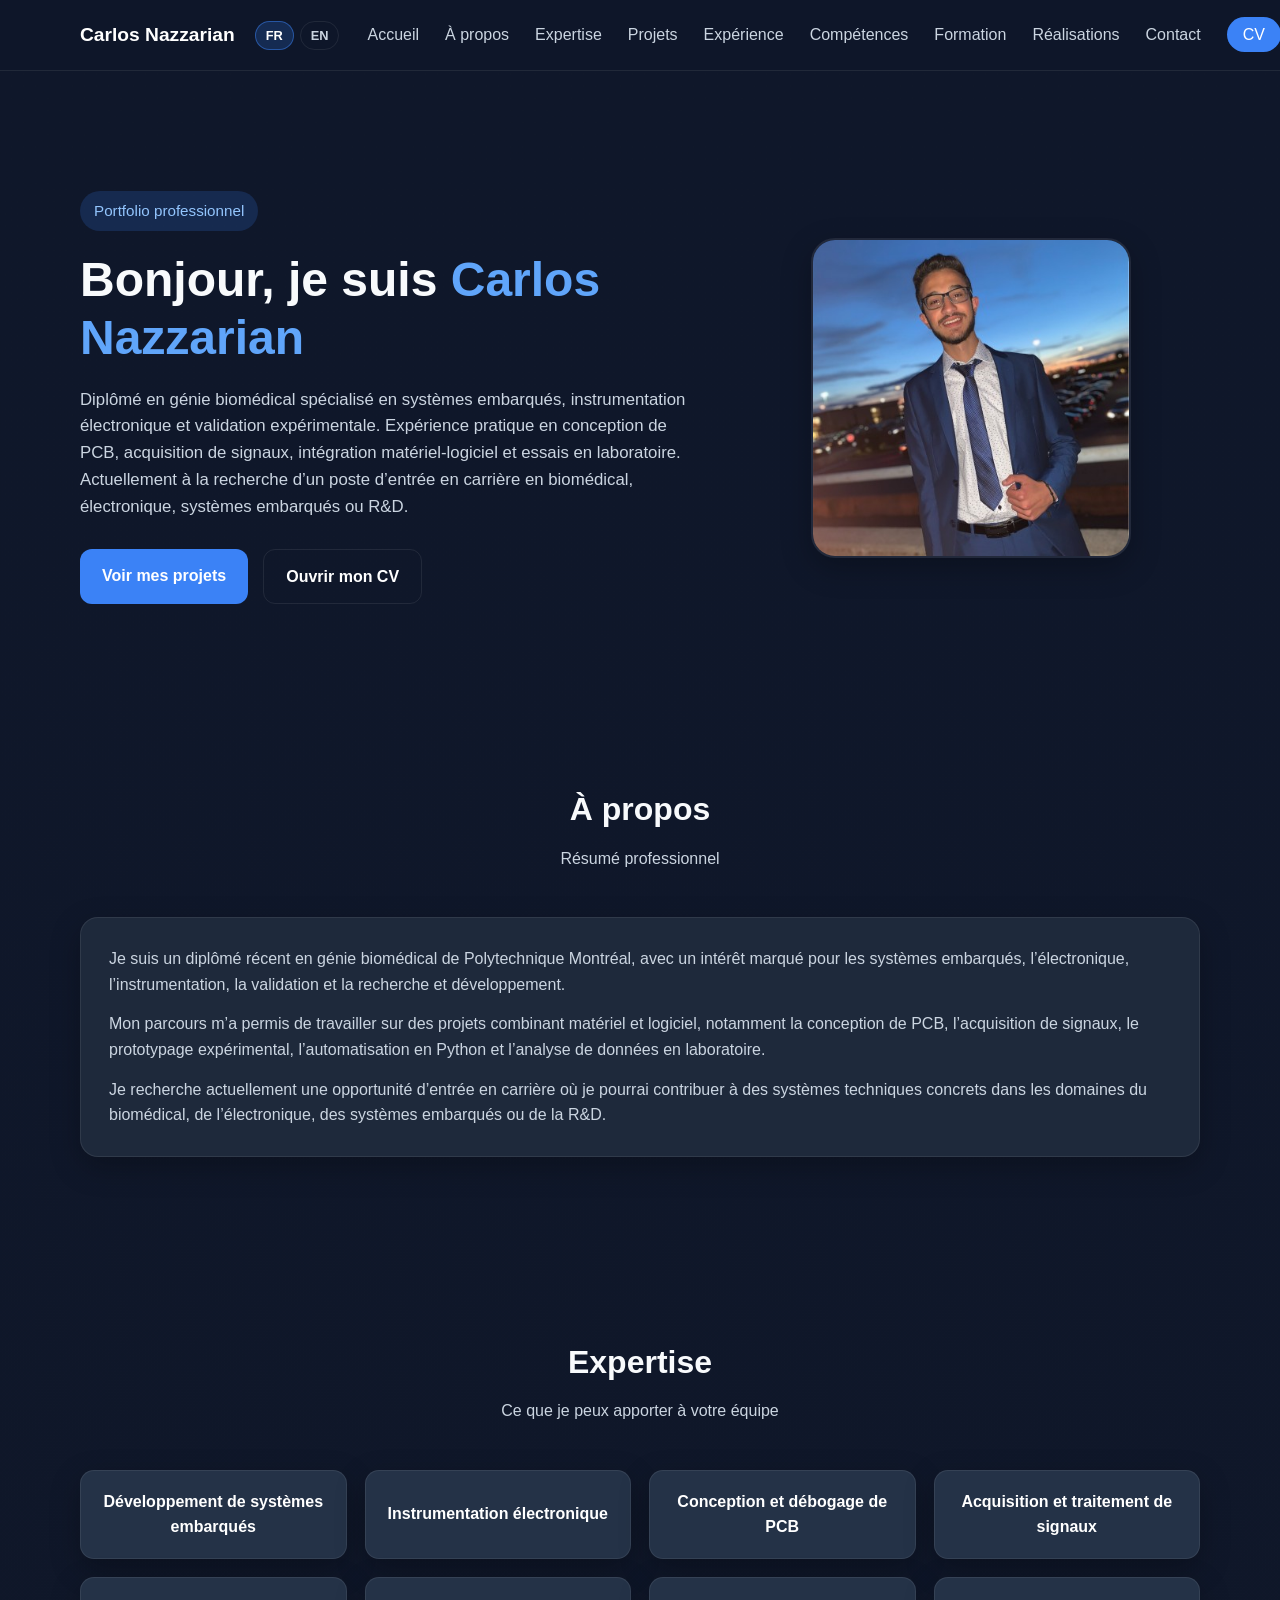
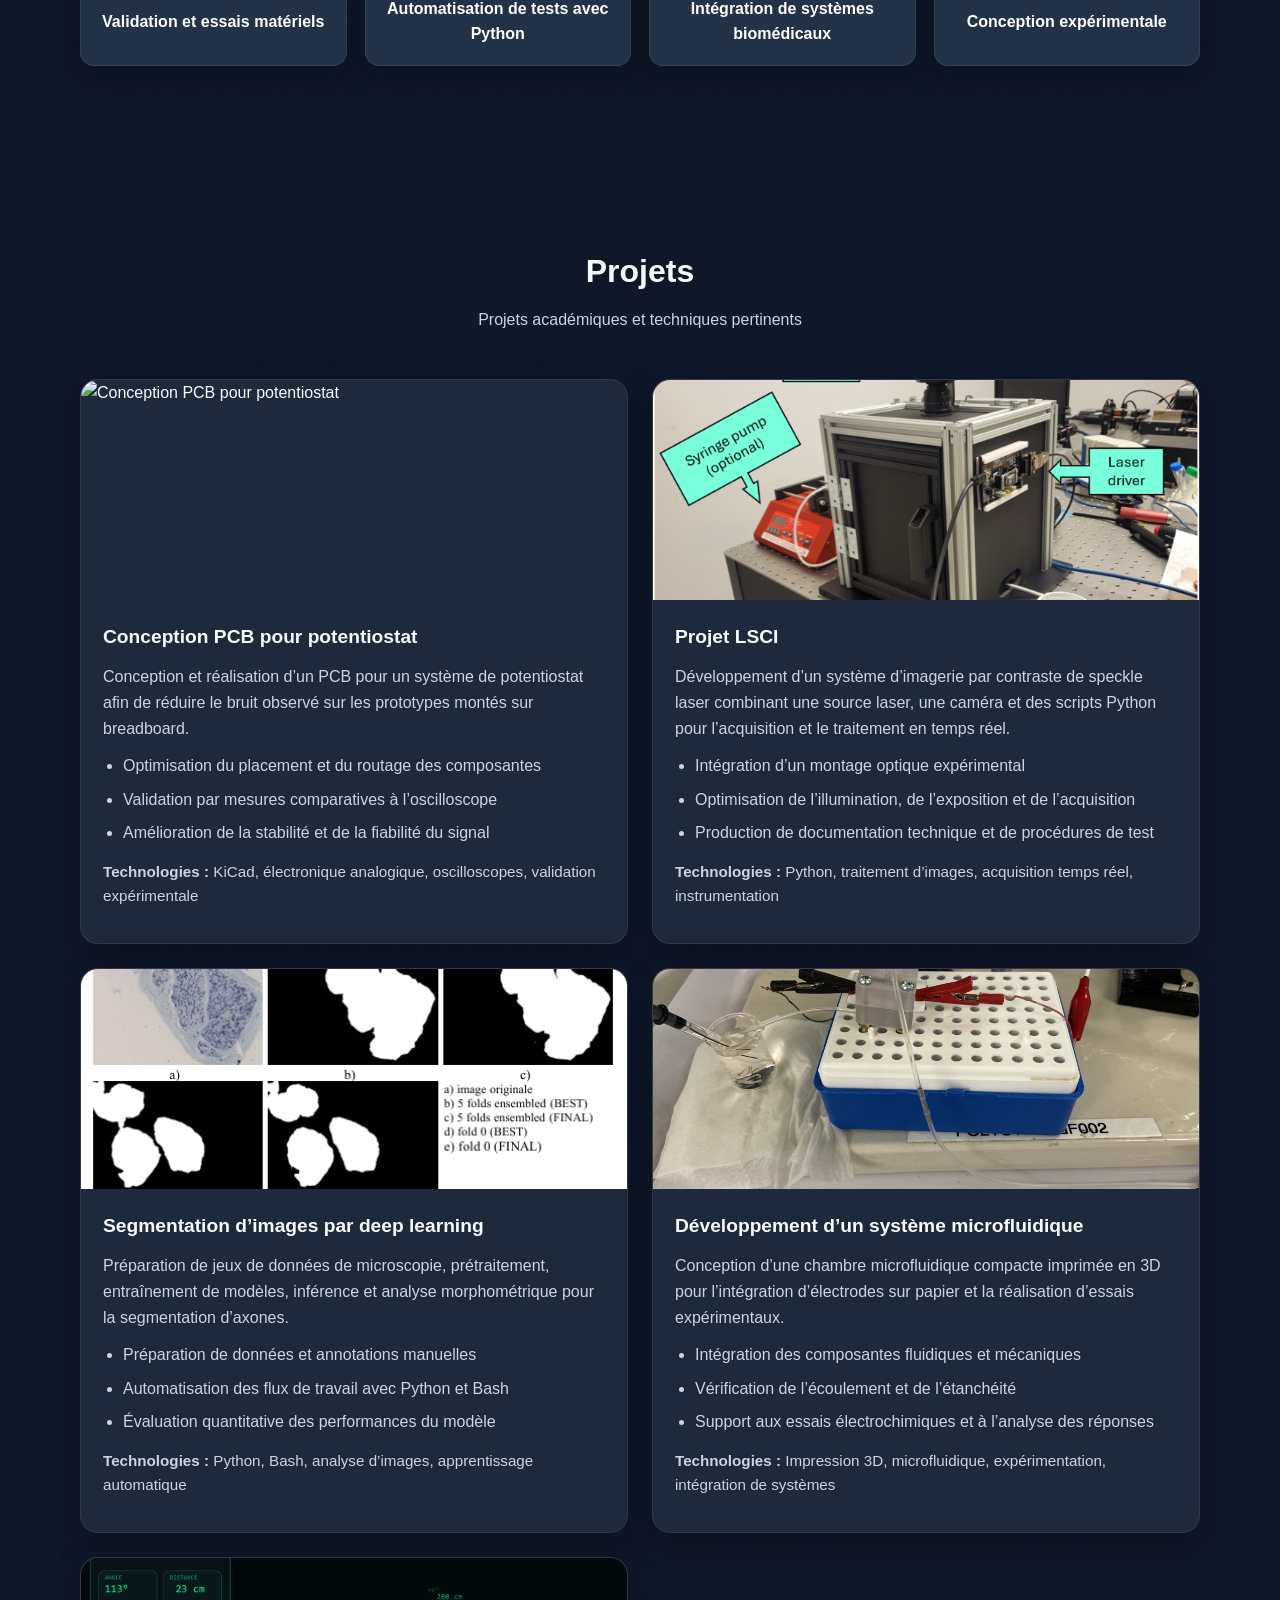
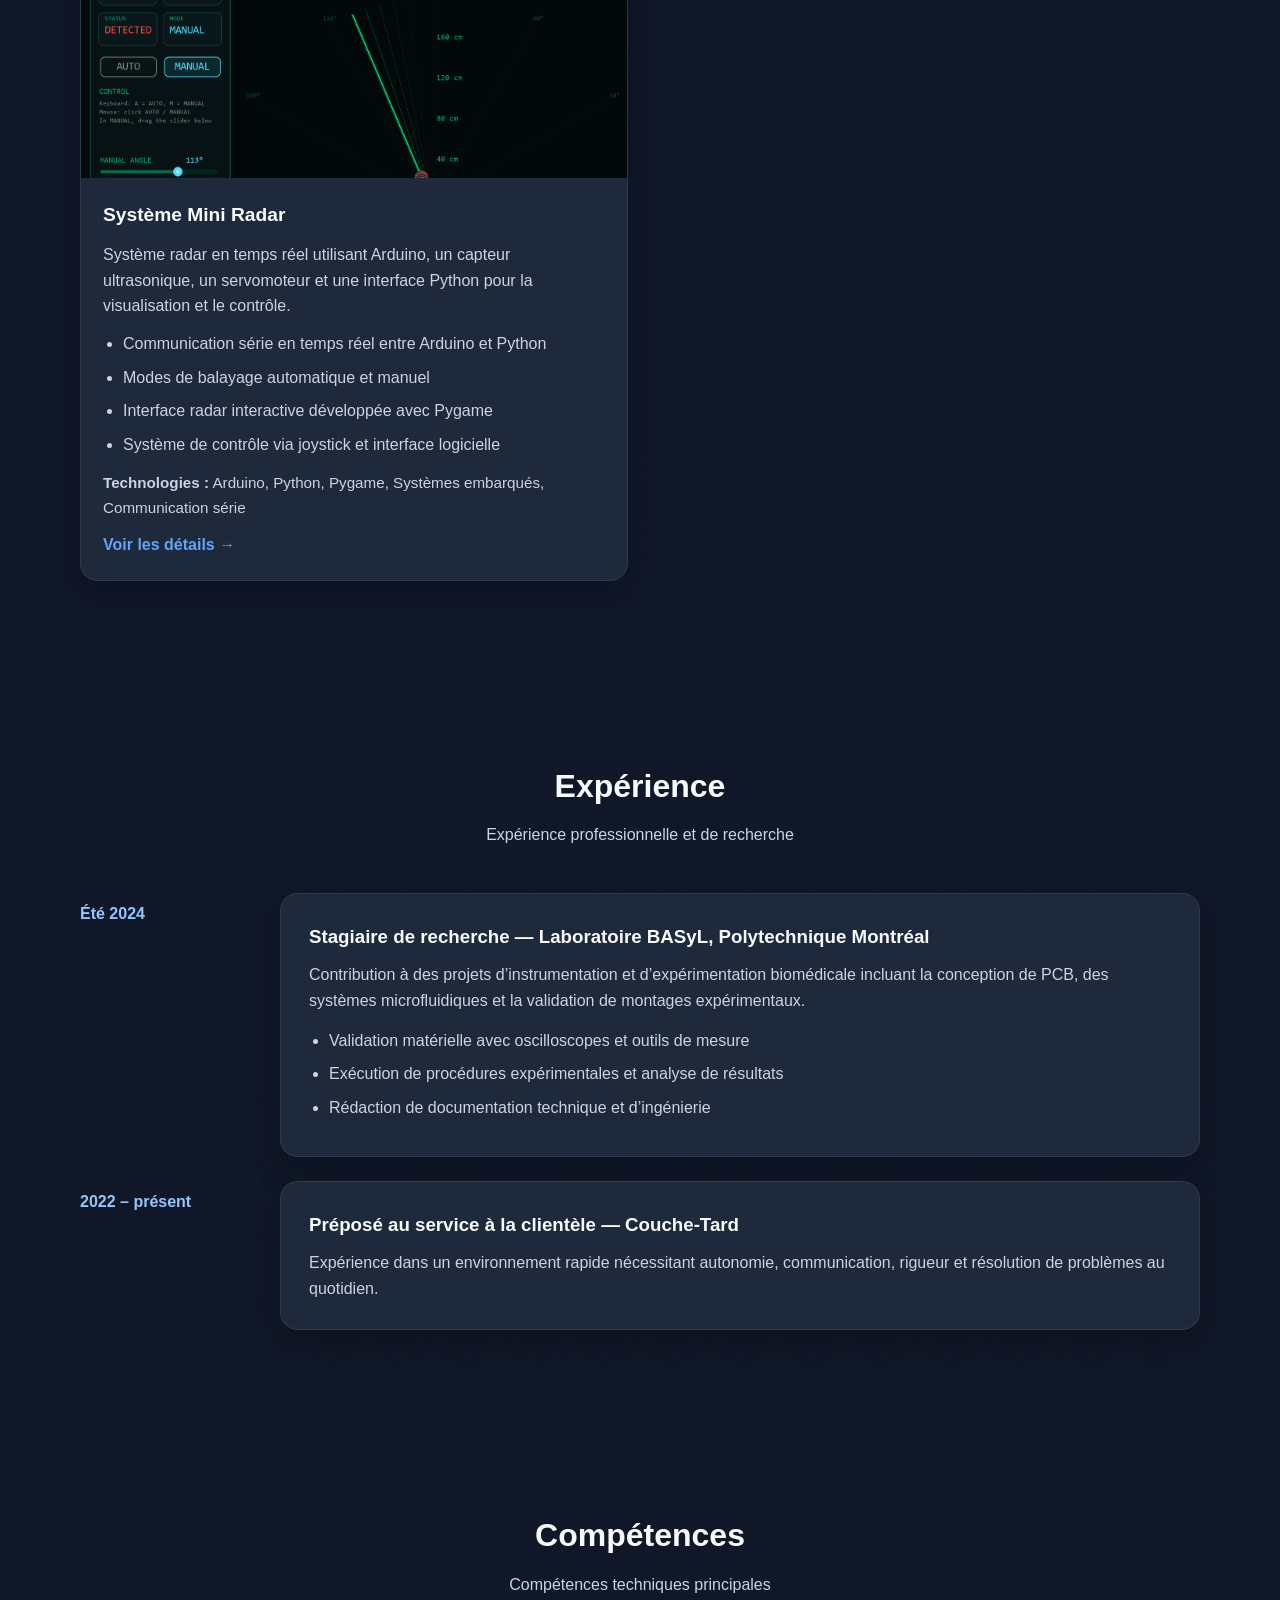
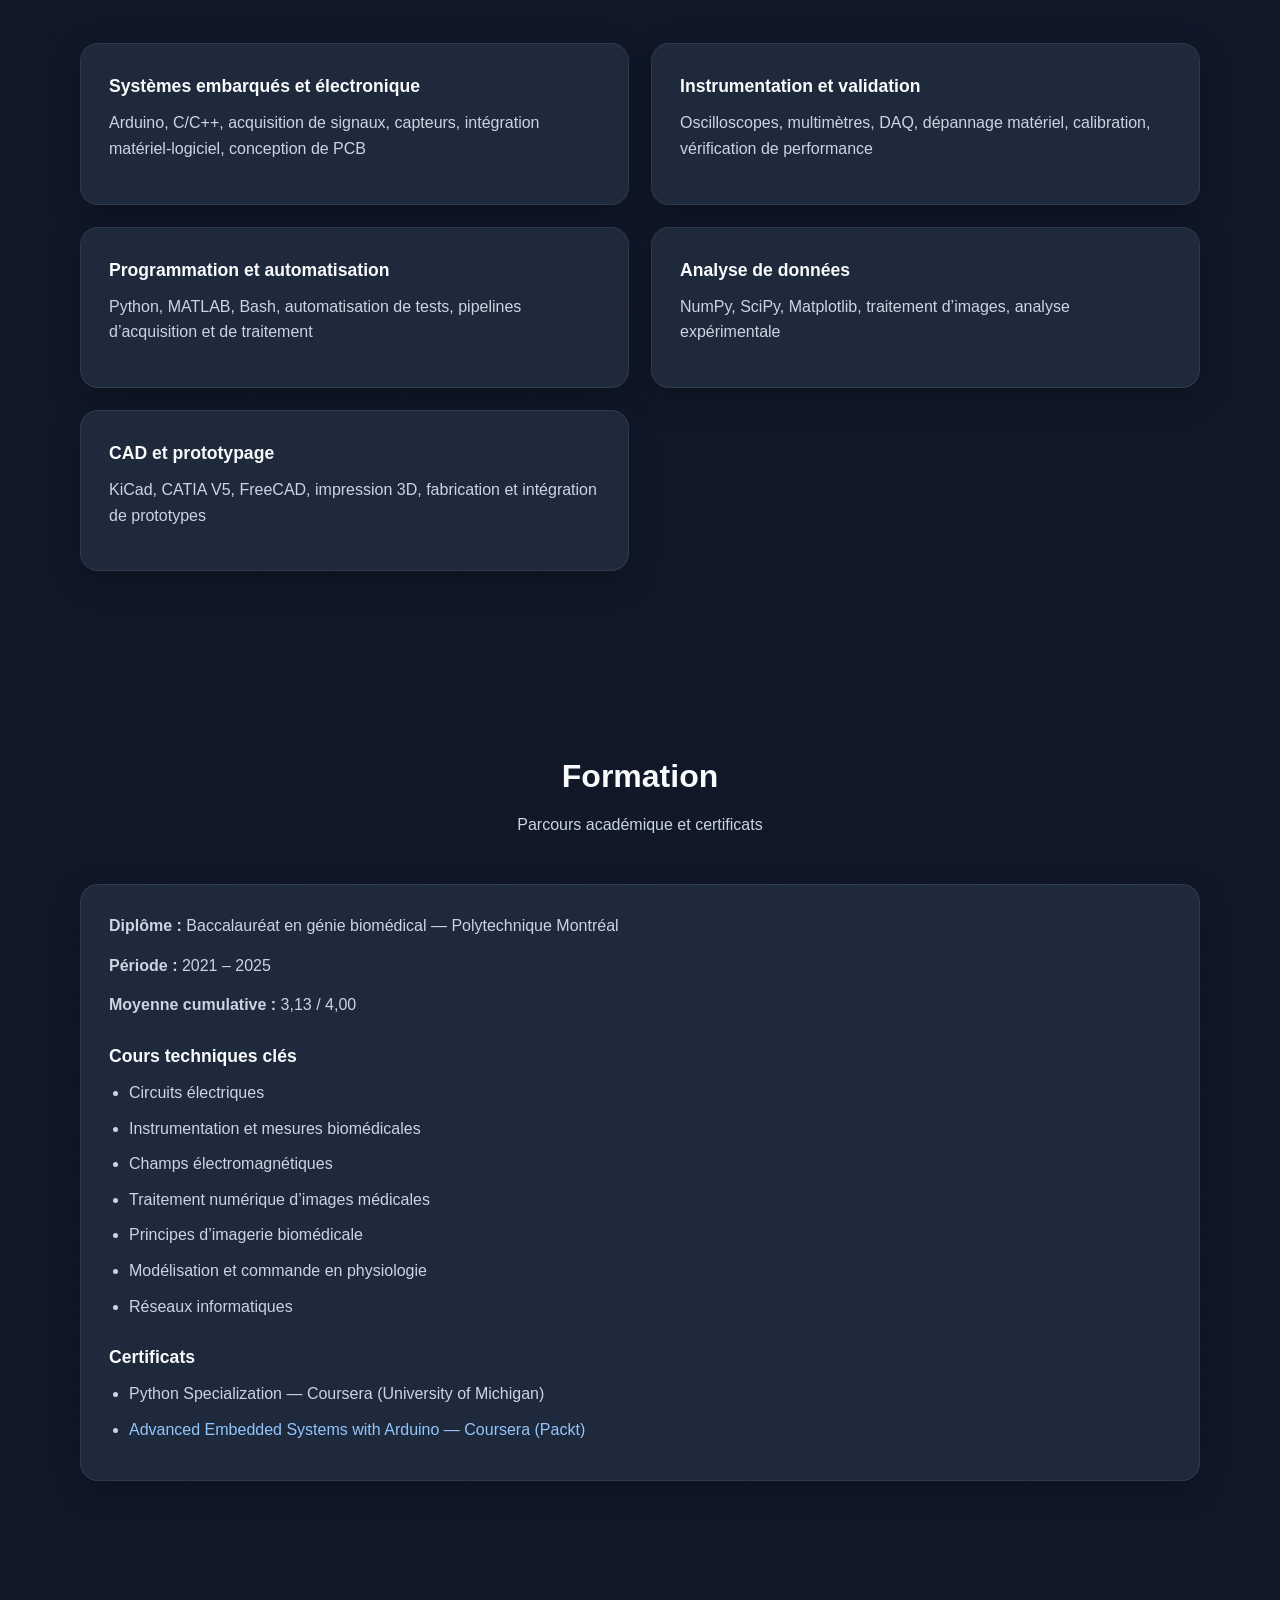
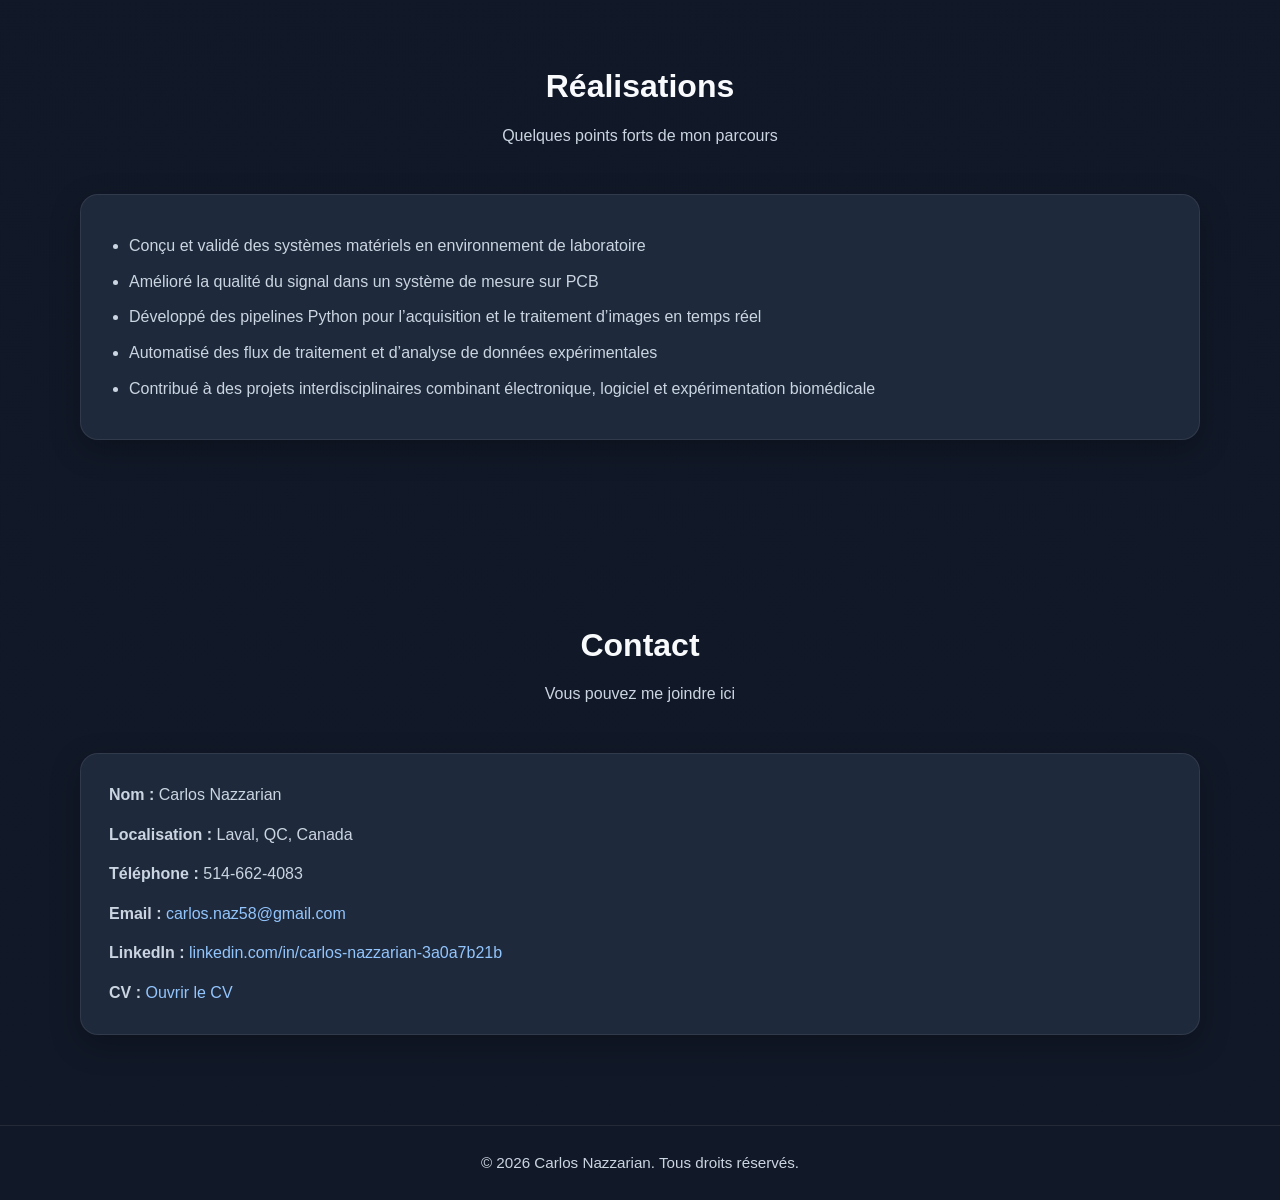
==== commit 9a1af95f: "Add technology lists for various projects" ====
--- a/index.html
+++ b/index.html
@@ -149,7 +149,9 @@
               </ul>
               <p class="project-tech">
                 <strong data-i18n="projects.tech">Technologies :</strong>
+                <span data-i18n="projects.pcb.techList">
                 KiCad, électronique analogique, oscilloscopes, validation expérimentale
+                </span>
               </p>
             </div>
           </article>
@@ -170,7 +172,9 @@
               </ul>
               <p class="project-tech">
                 <strong data-i18n="projects.tech">Technologies :</strong>
+                <span data-i18n="projects.lsci.techList">
                 Python, traitement d’images, acquisition temps réel, instrumentation
+                </span>
               </p>
             </div>
           </article>
@@ -190,7 +194,9 @@
               </ul>
               <p class="project-tech">
                 <strong data-i18n="projects.tech">Technologies :</strong>
+                <span data-i18n="projects.dl.techList">
                 Python, Bash, analyse d’images, apprentissage automatique
+                </span>
               </p>
             </div>
           </article>
@@ -210,7 +216,9 @@
               </ul>
               <p class="project-tech">
                 <strong data-i18n="projects.tech">Technologies :</strong>
+                <span data-i18n="projects.micro.techList">
                 Impression 3D, microfluidique, expérimentation, intégration de systèmes
+                </span>
               </p>
             </div>
           </article>
@@ -242,7 +250,9 @@
 
     <p class="project-tech">
       <strong data-i18n="projects.tech">Technologies :</strong>
+      <span data-i18n="projects.radar.techList">
       Arduino, Python, Pygame, Systèmes embarqués, Communication série
+      </span>
     </p>
 
     <a href="projects/radar.html" style="color:#60a5fa; font-weight:bold;">
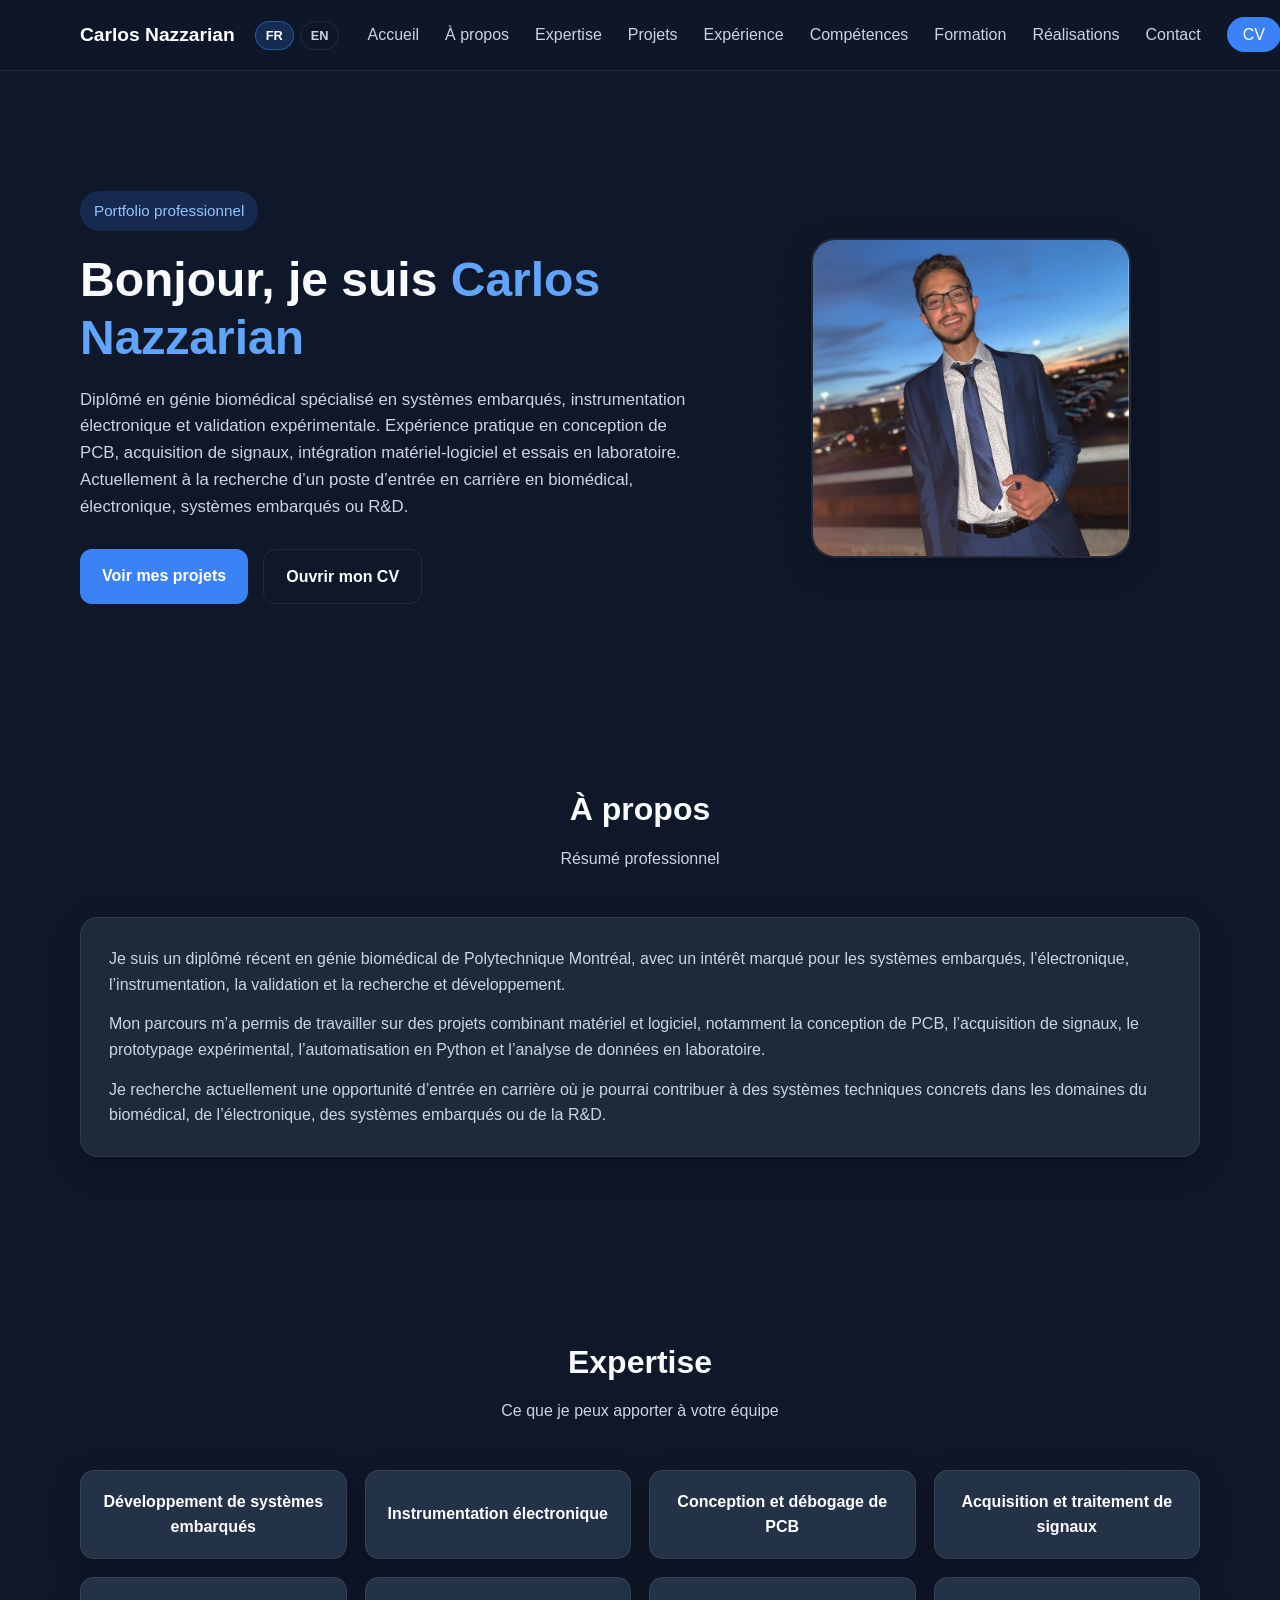
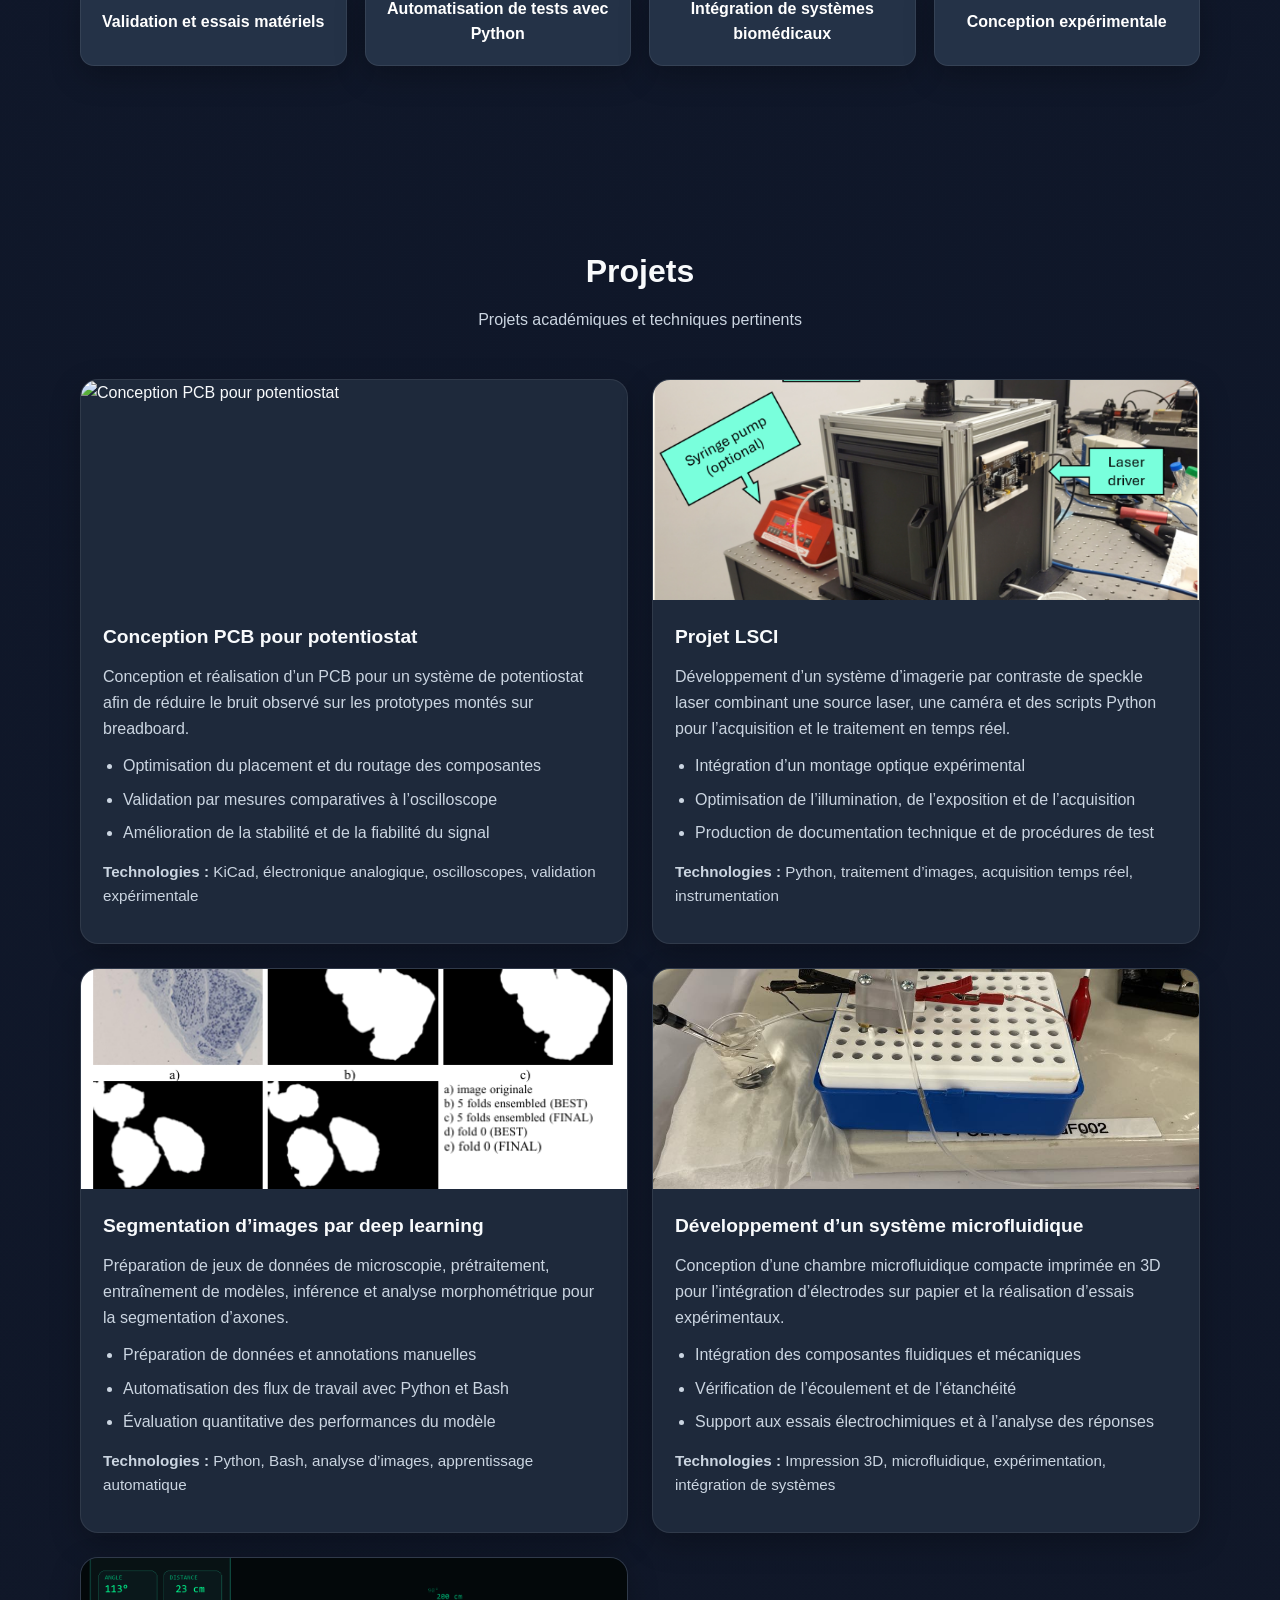
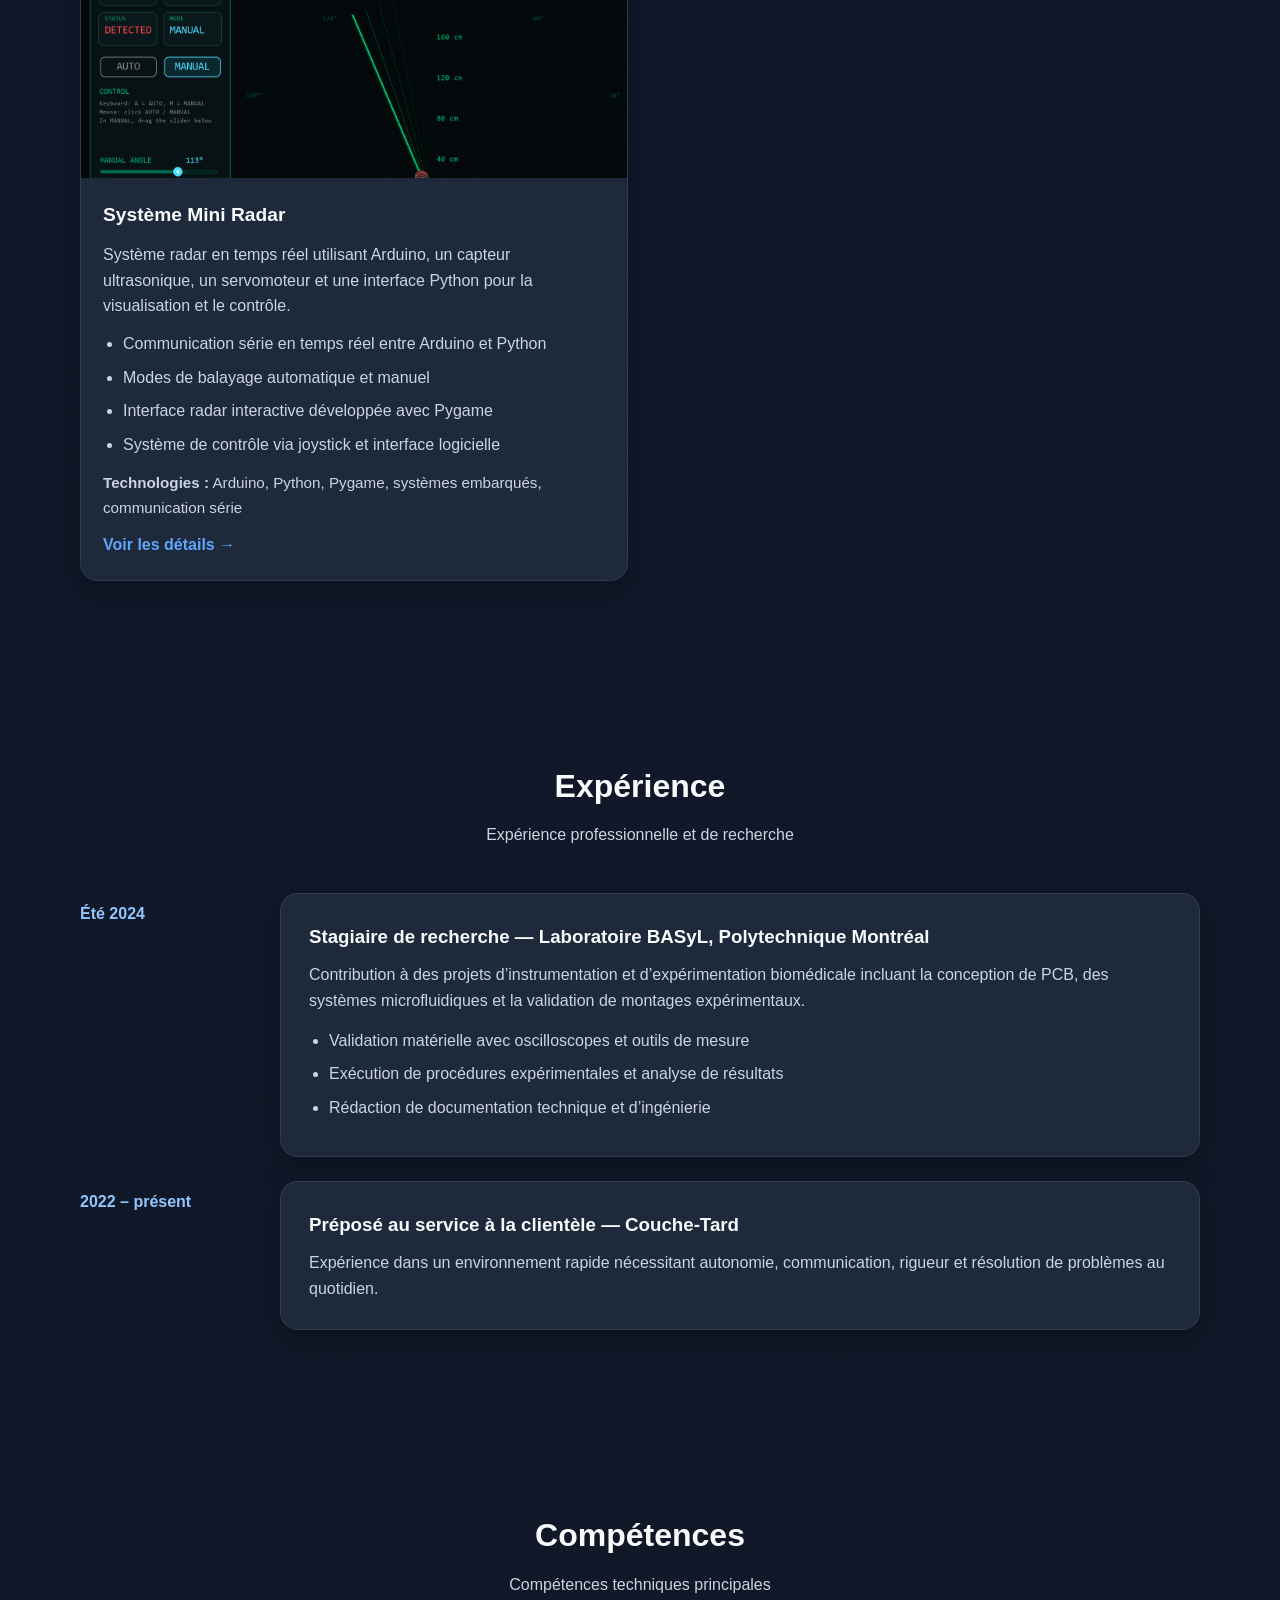
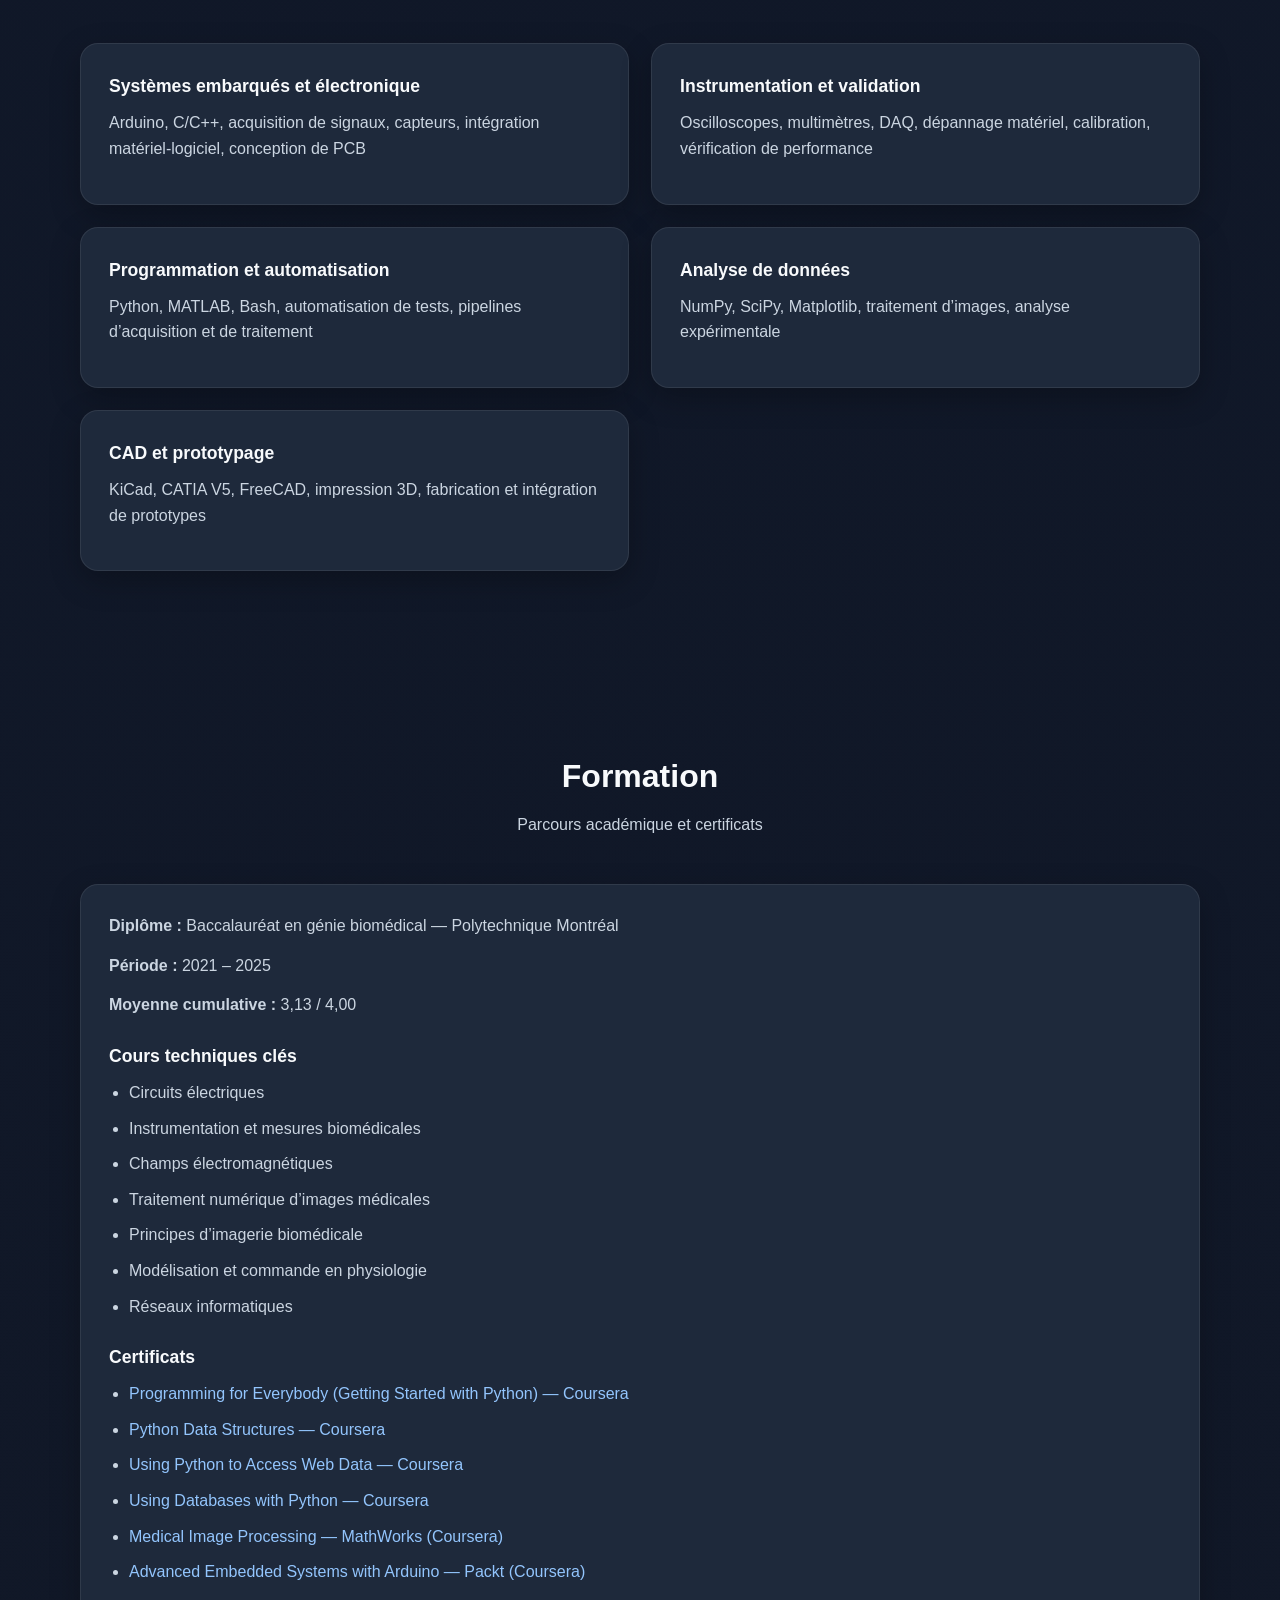
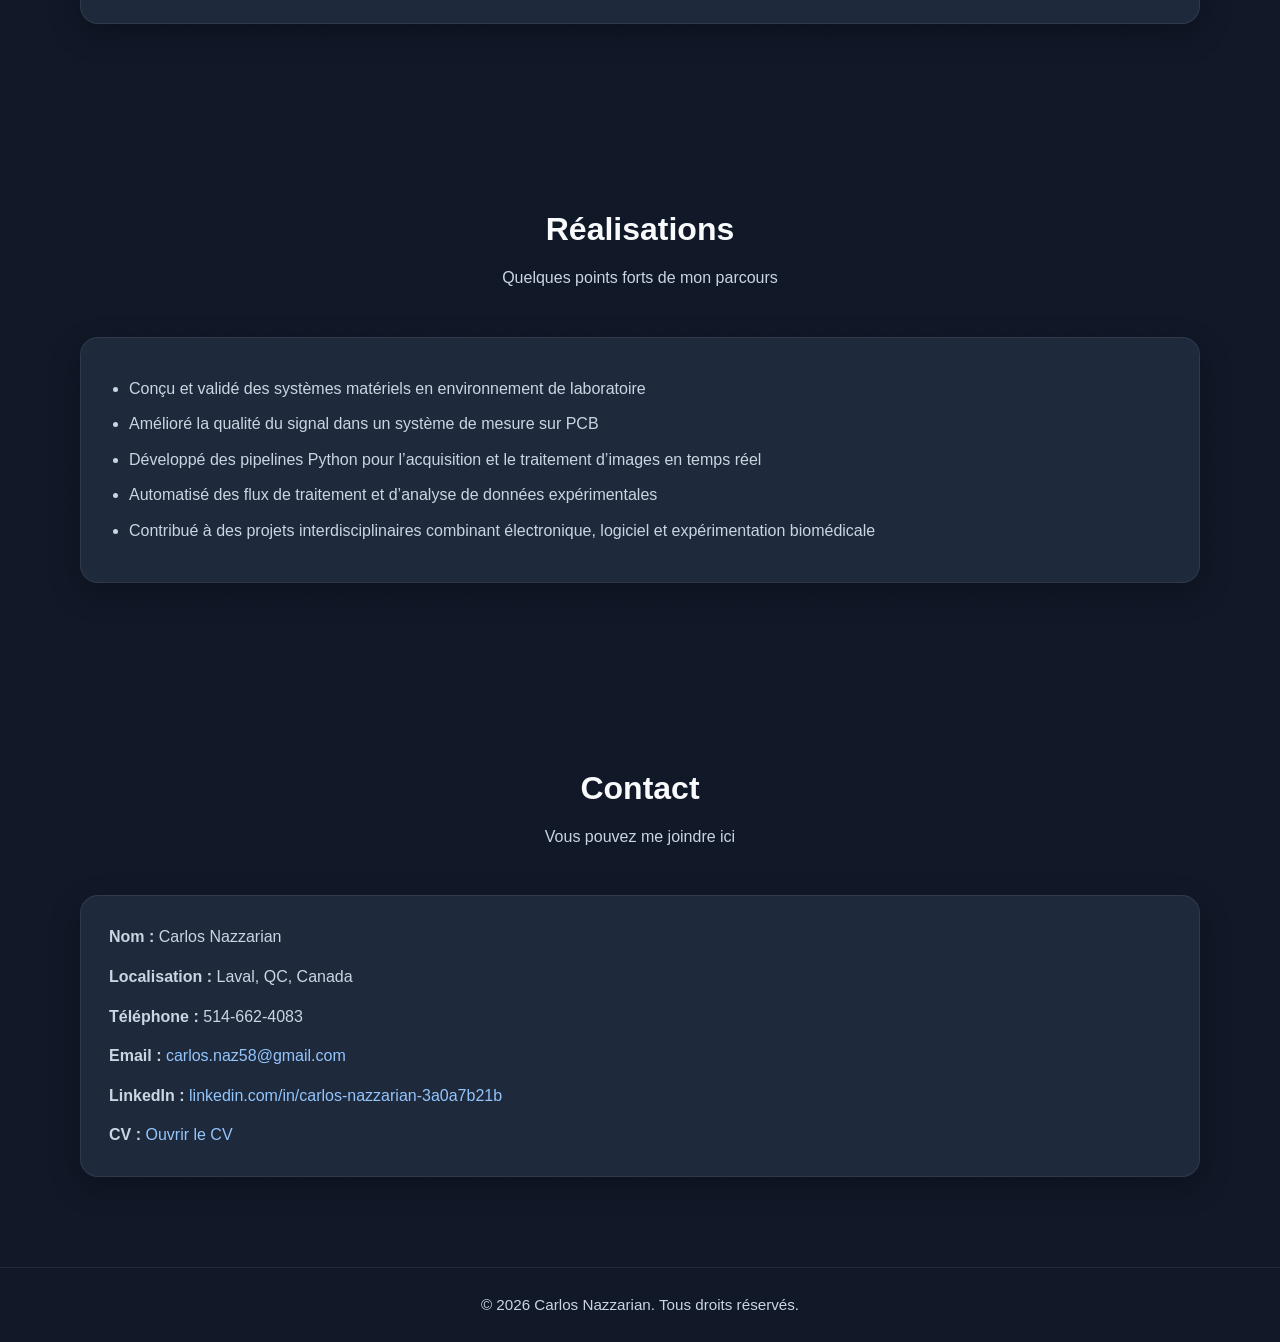
==== commit a7344c36: "Add new Coursera certificates to education list Updated the education section with new Coursera cert" ====
--- a/index.html
+++ b/index.html
@@ -376,16 +376,46 @@
           </ul>
 
           <h3 class="subsection-title" data-i18n="education.certTitle">Certificats</h3>
-          <ul class="education-list">
-            <li data-i18n="education.cert1">Python Specialization — Coursera (University of Michigan)</li>
-            <li>
-              <a 
-                href="https://www.coursera.org/account/accomplishments/verify/83I0K9X8NDE0" 
-                target="_blank"
-                data-i18n="education.cert2">
-            </a>
-          </li>
-          </ul>
+
+        <ul class="education-list">
+
+        <li>
+        <a href="https://coursera.org/verify/XTFT56JDR14F" target="_blank">
+          Programming for Everybody (Getting Started with Python) — Coursera
+    </a>
+  </li>
+
+  <li>
+    <a href="https://coursera.org/verify/9H63B1S281XP" target="_blank">
+      Python Data Structures — Coursera
+    </a>
+  </li>
+
+  <li>
+    <a href="https://coursera.org/verify/HNWP10UVXUL1" target="_blank">
+      Using Python to Access Web Data — Coursera
+    </a>
+  </li>
+
+  <li>
+    <a href="https://coursera.org/verify/ME2NEUWVJ1HX" target="_blank">
+      Using Databases with Python — Coursera
+    </a>
+  </li>
+
+  <li>
+    <a href="https://coursera.org/verify/CU5T9ZPSIO65" target="_blank">
+      Medical Image Processing — MathWorks (Coursera)
+    </a>
+  </li>
+
+  <li>
+    <a href="https://coursera.org/verify/83I0K9X8NDE0" target="_blank">
+      Advanced Embedded Systems with Arduino — Packt (Coursera)
+    </a>
+  </li>
+
+</ul>
         </div>
       </div>
     </section>
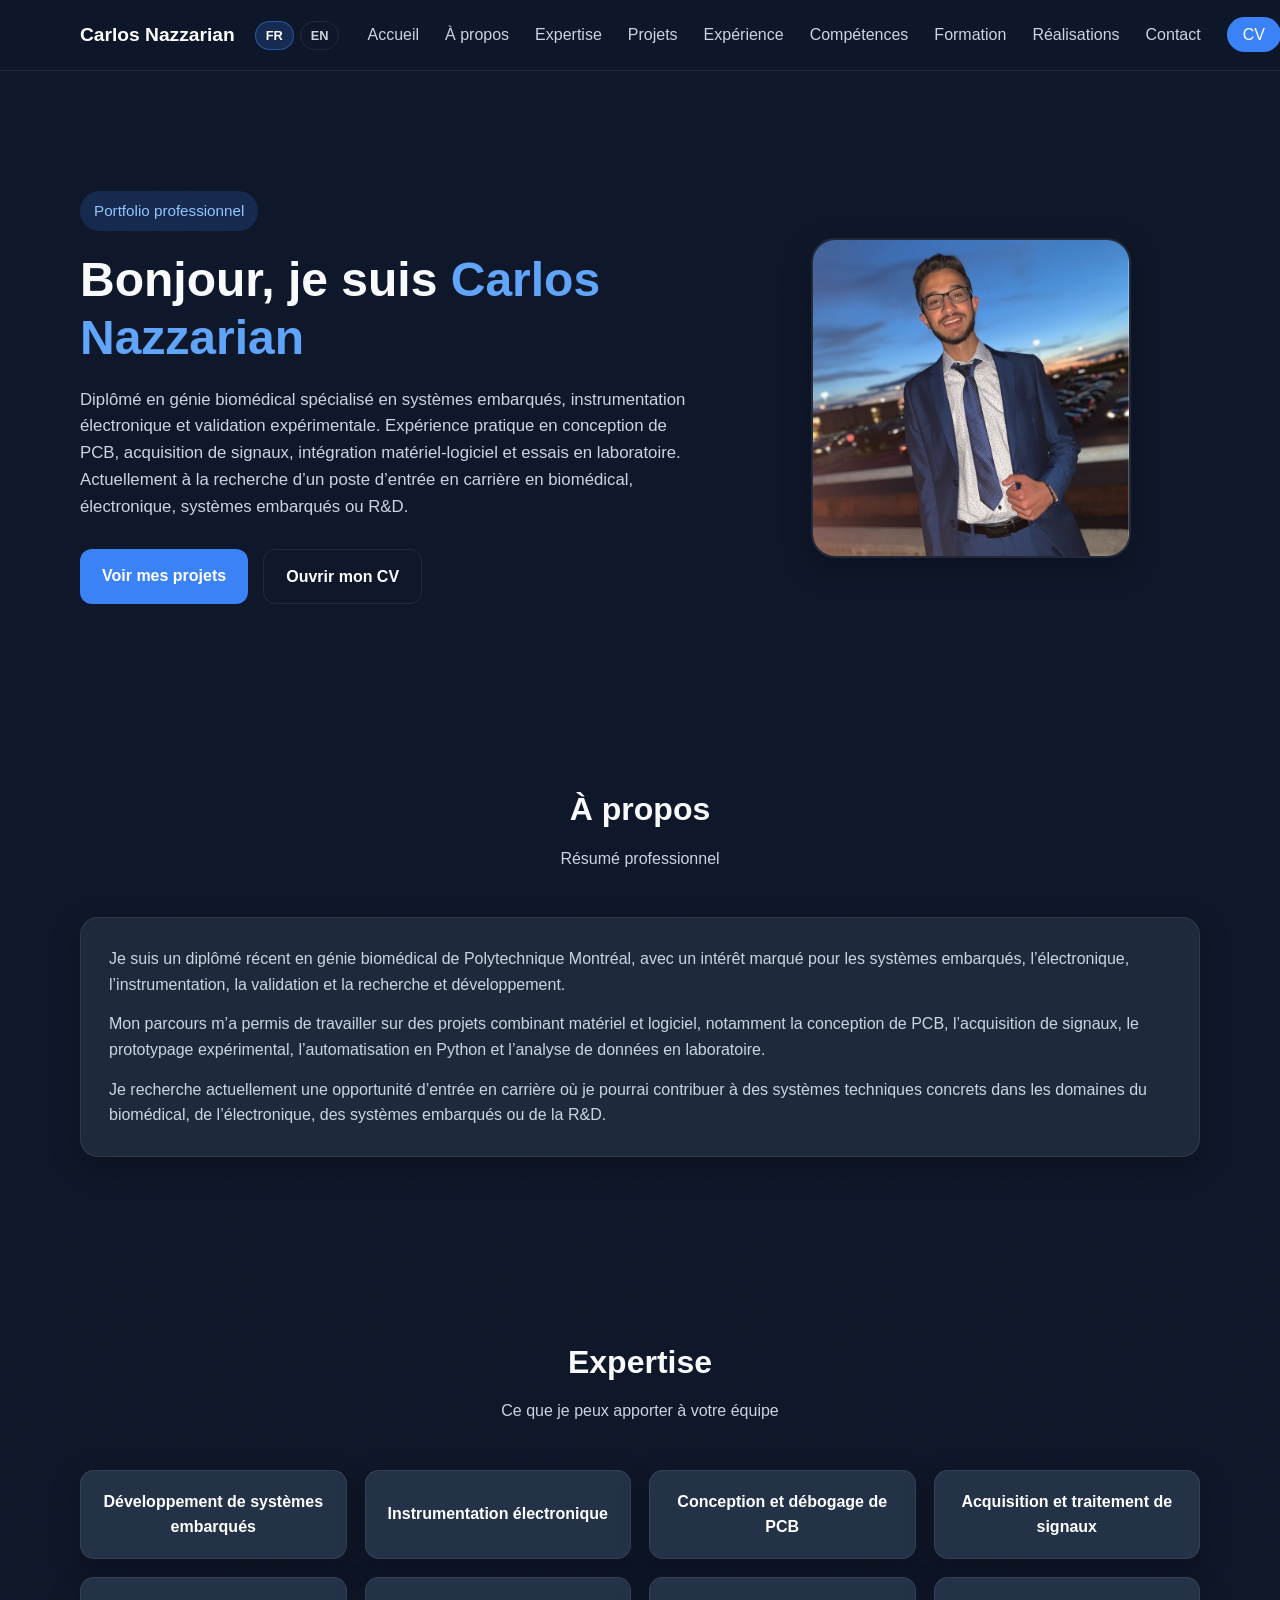
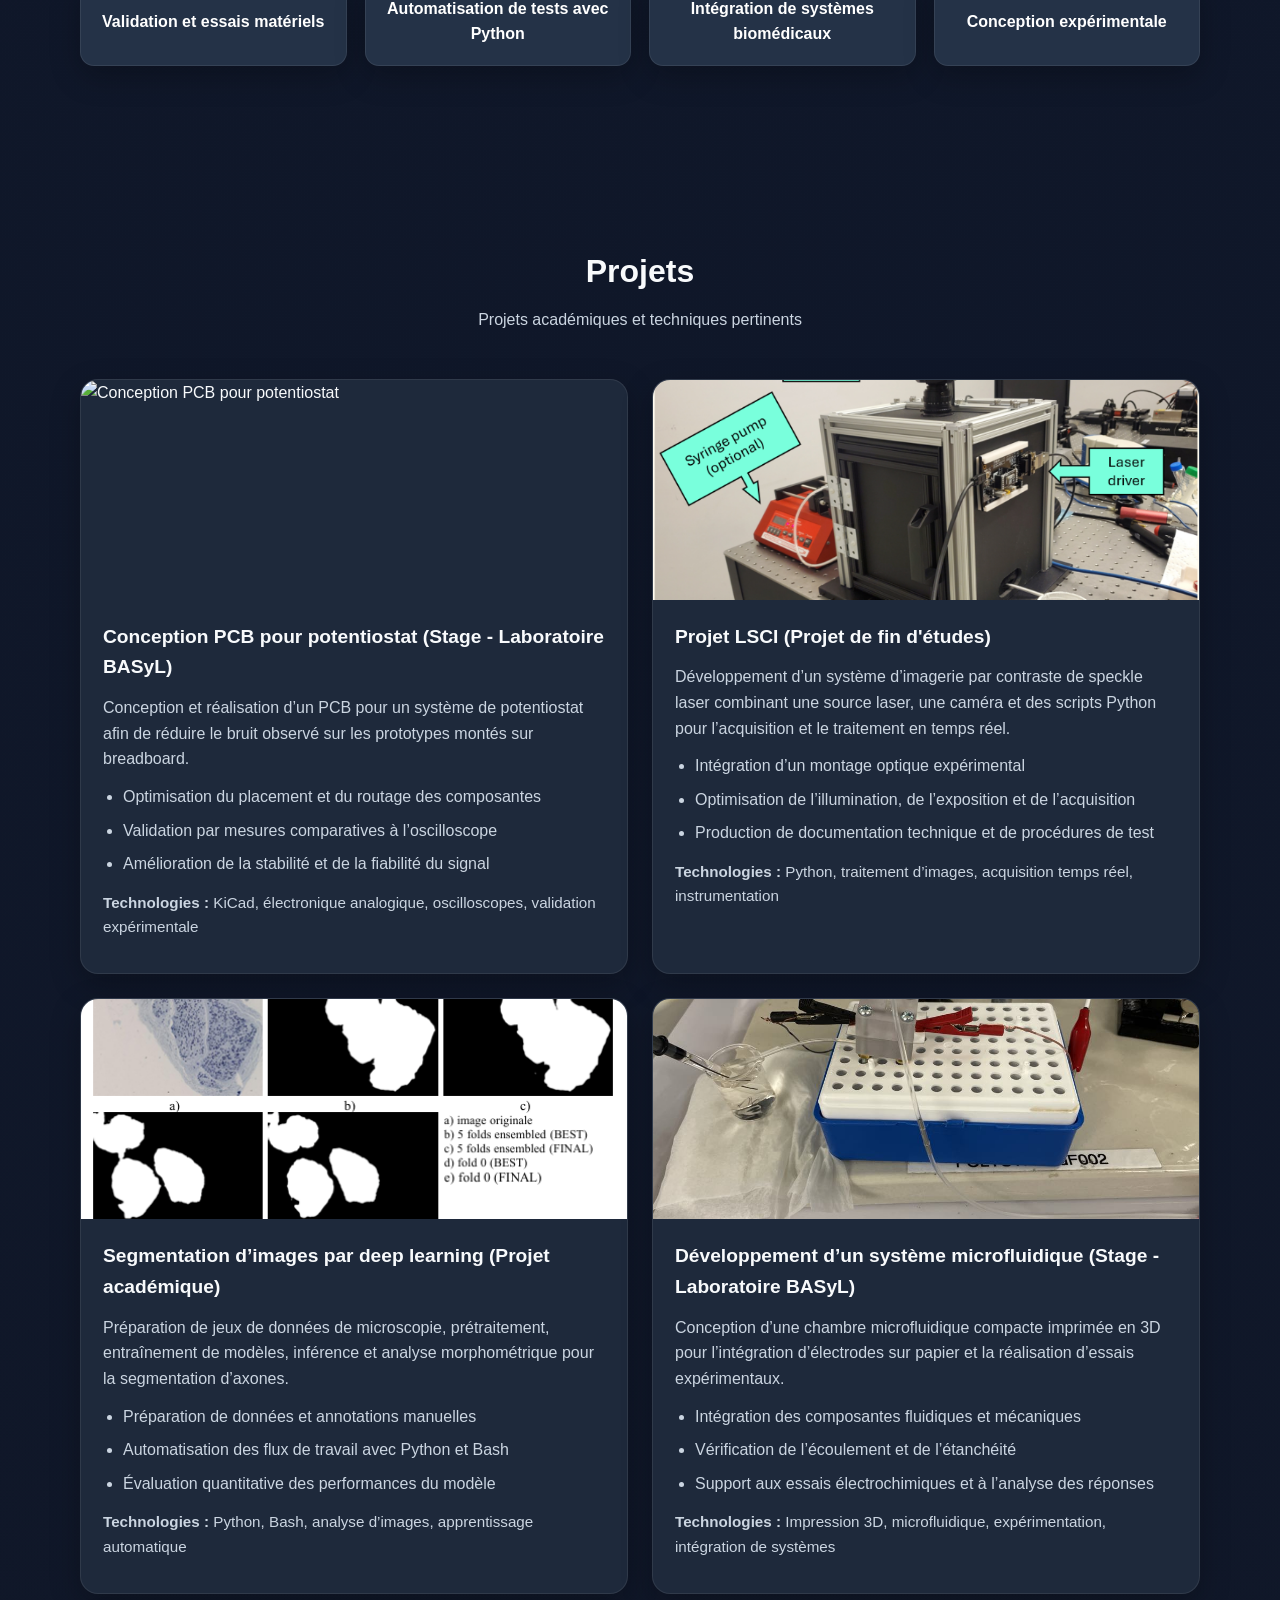
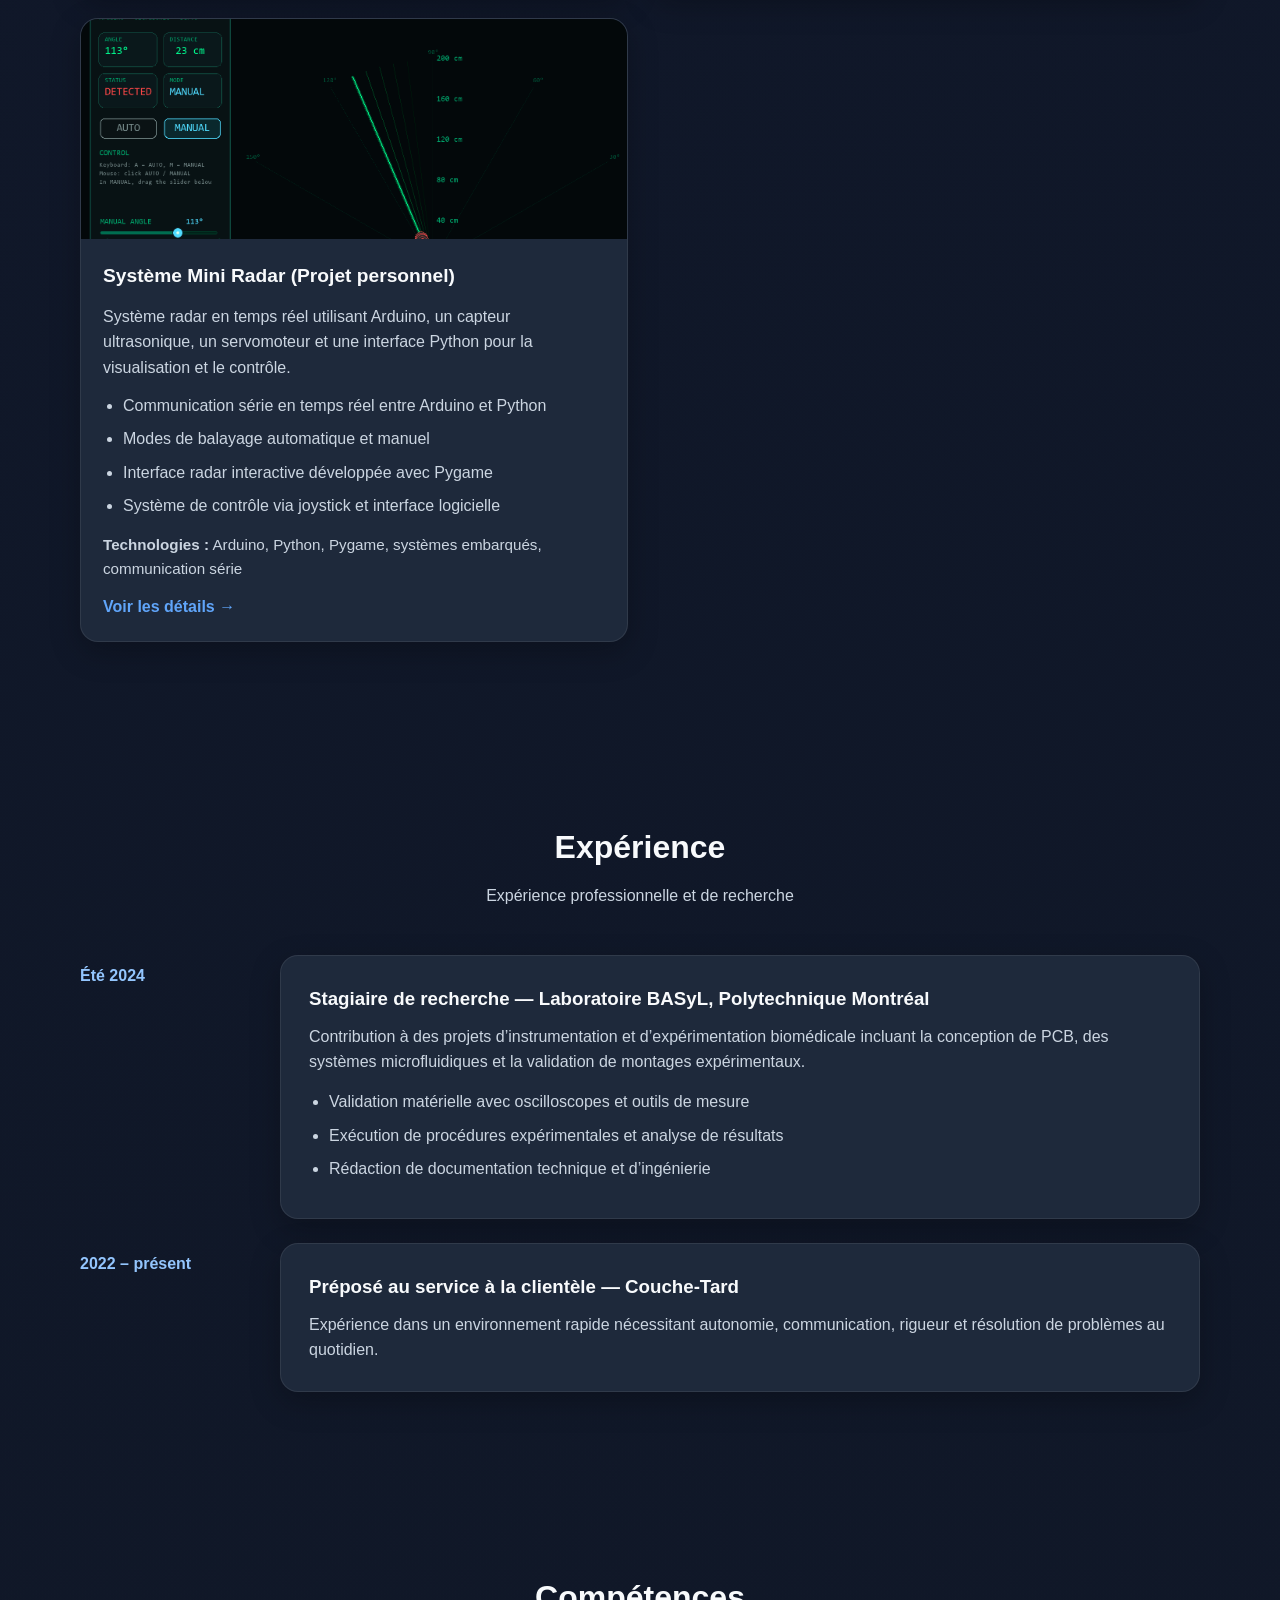
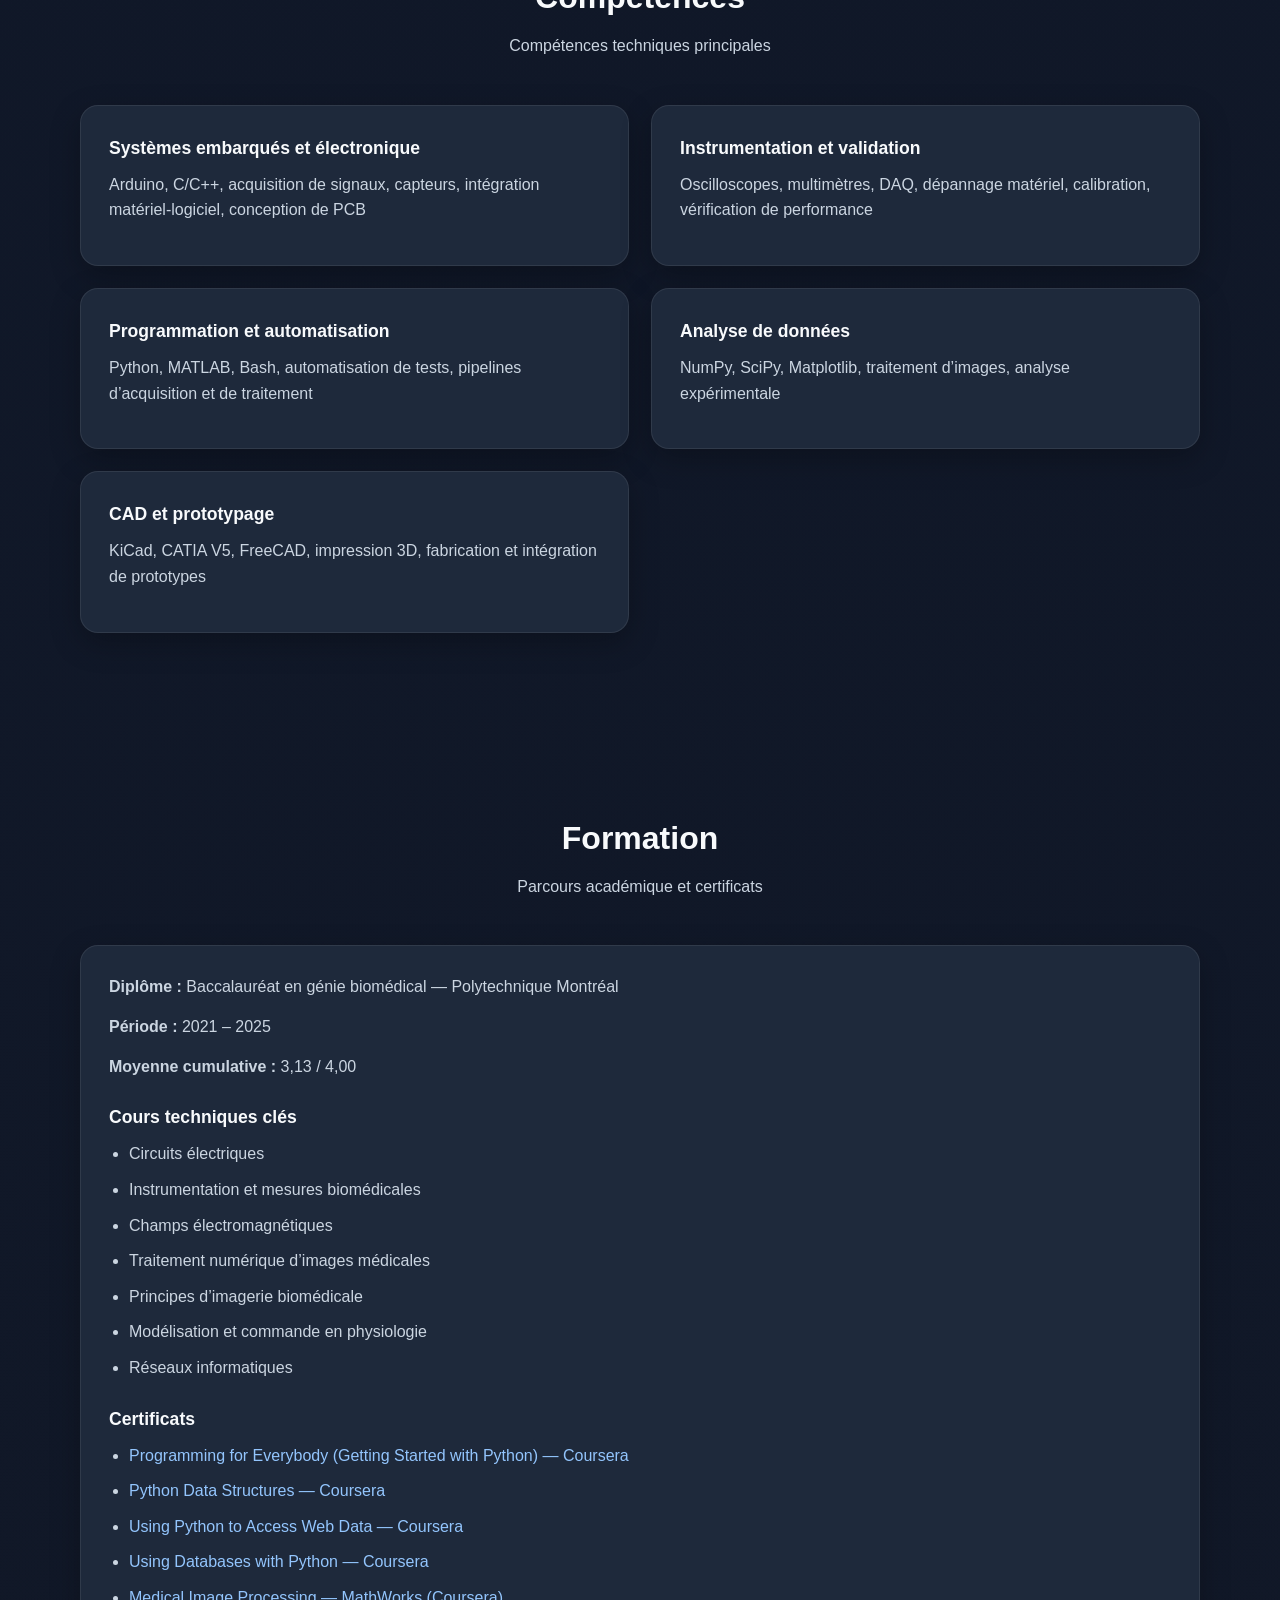
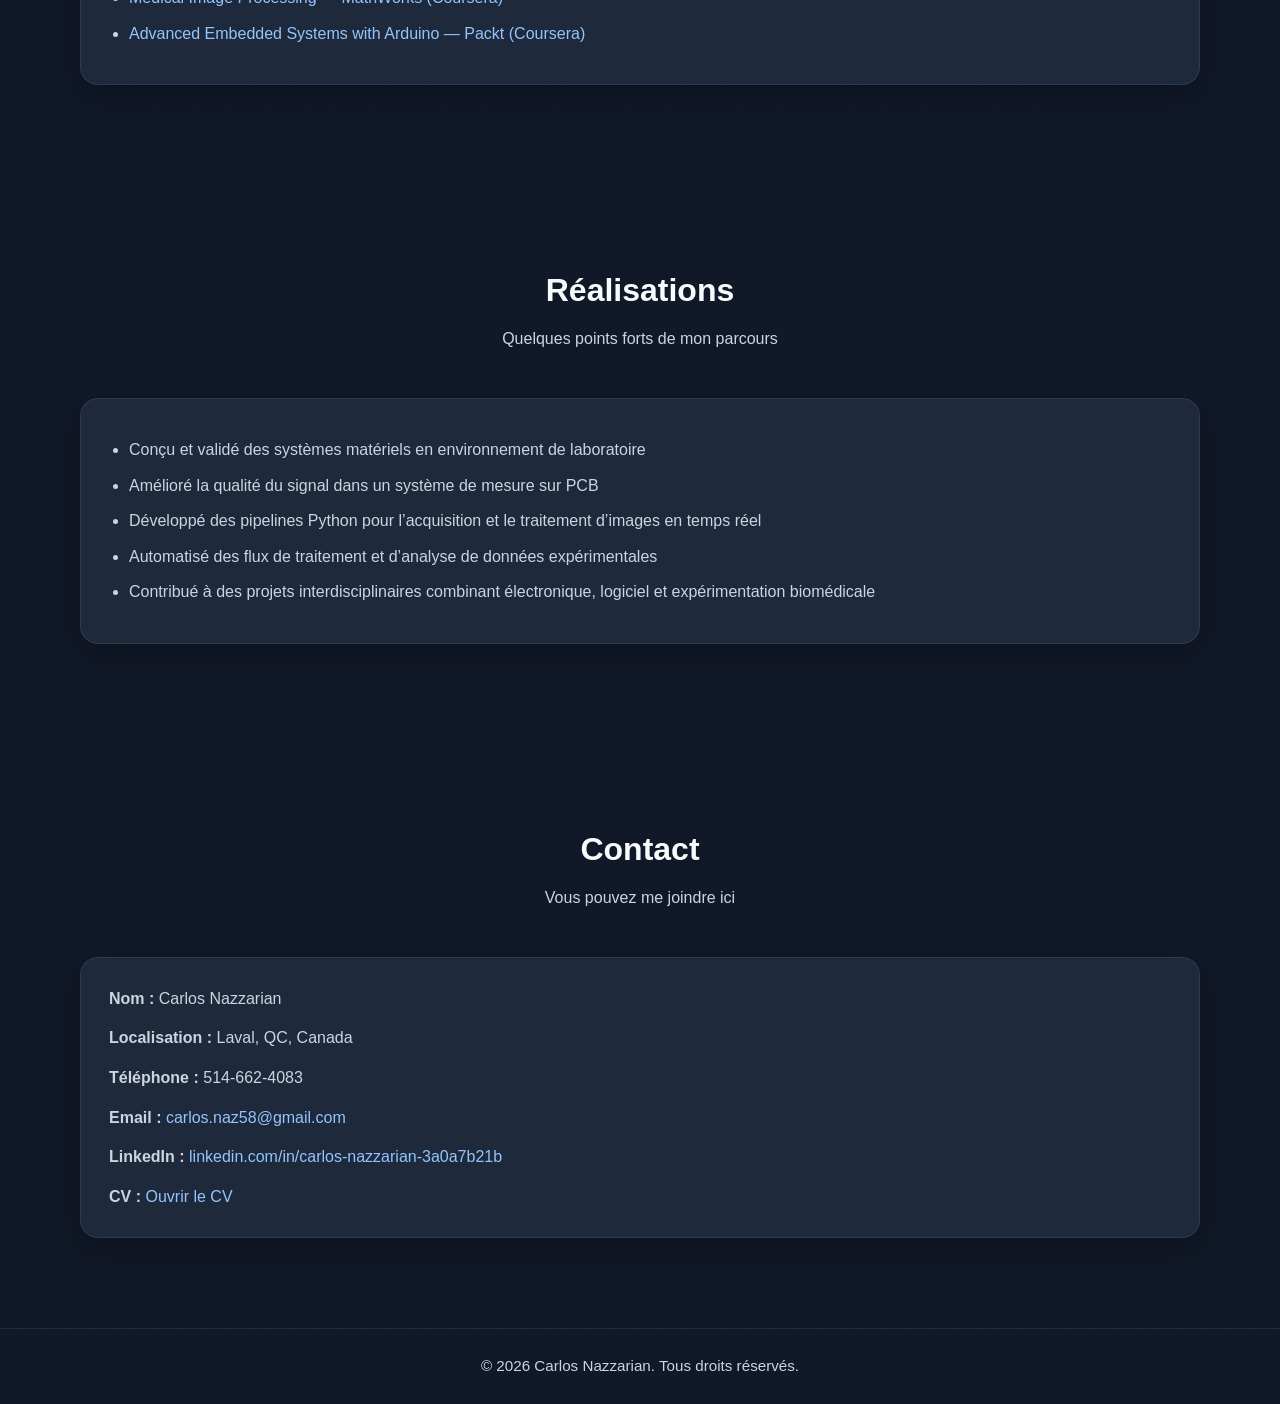
==== commit 41999d81: "Update project titles with additional context" ====
--- a/index.html
+++ b/index.html
@@ -137,7 +137,7 @@
           <article class="project-card">
             <img src="project1.png" alt="Conception PCB pour potentiostat" class="project-image" />
             <div class="project-content">
-              <h3 data-i18n="projects.pcb.title">Conception PCB pour potentiostat</h3>
+              <h3 data-i18n="projects.pcb.title">Conception PCB pour potentiostat (Stage - Laboratoire BASyL)</h3>
               <p data-i18n="projects.pcb.desc">
                 Conception et réalisation d’un PCB pour un système de potentiostat afin
                 de réduire le bruit observé sur les prototypes montés sur breadboard.
@@ -159,7 +159,7 @@
           <article class="project-card">
             <img src="project2.png" alt="Projet LSCI" class="project-image" />
             <div class="project-content">
-              <h3 data-i18n="projects.lsci.title">Projet LSCI</h3>
+              <h3 data-i18n="projects.lsci.title">Projet LSCI (Projet de fin d'études)</h3>
               <p data-i18n="projects.lsci.desc">
                 Développement d’un système d’imagerie par contraste de speckle laser
                 combinant une source laser, une caméra et des scripts Python pour
@@ -182,7 +182,7 @@
           <article class="project-card">
             <img src="project3.png" alt="Segmentation d’images par deep learning" class="project-image" />
             <div class="project-content">
-              <h3 data-i18n="projects.dl.title">Segmentation d’images par deep learning</h3>
+              <h3 data-i18n="projects.dl.title">Segmentation d’images par deep learning (Projet académique)</h3>
               <p data-i18n="projects.dl.desc">
                 Préparation de jeux de données de microscopie, prétraitement, entraînement
                 de modèles, inférence et analyse morphométrique pour la segmentation d’axones.
@@ -204,7 +204,7 @@
           <article class="project-card">
             <img src="project4.png" alt="Développement d’un système microfluidique" class="project-image" />
             <div class="project-content">
-              <h3 data-i18n="projects.micro.title">Développement d’un système microfluidique</h3>
+              <h3 data-i18n="projects.micro.title">Développement d’un système microfluidique (Stage - Laboratoire BASyL)</h3>
               <p data-i18n="projects.micro.desc">
                 Conception d’une chambre microfluidique compacte imprimée en 3D pour
                 l’intégration d’électrodes sur papier et la réalisation d’essais expérimentaux.
@@ -226,7 +226,7 @@
   <img src="radar-ui.png" alt="Système Mini Radar" class="project-image" />
 
   <div class="project-content">
-    <h3 data-i18n="projects.radar.title">Système Mini Radar</h3>
+    <h3 data-i18n="projects.radar.title">Système Mini Radar (Projet personnel)</h3>
 
     <p data-i18n="projects.radar.desc">
       Système radar en temps réel utilisant Arduino, un capteur ultrasonique,
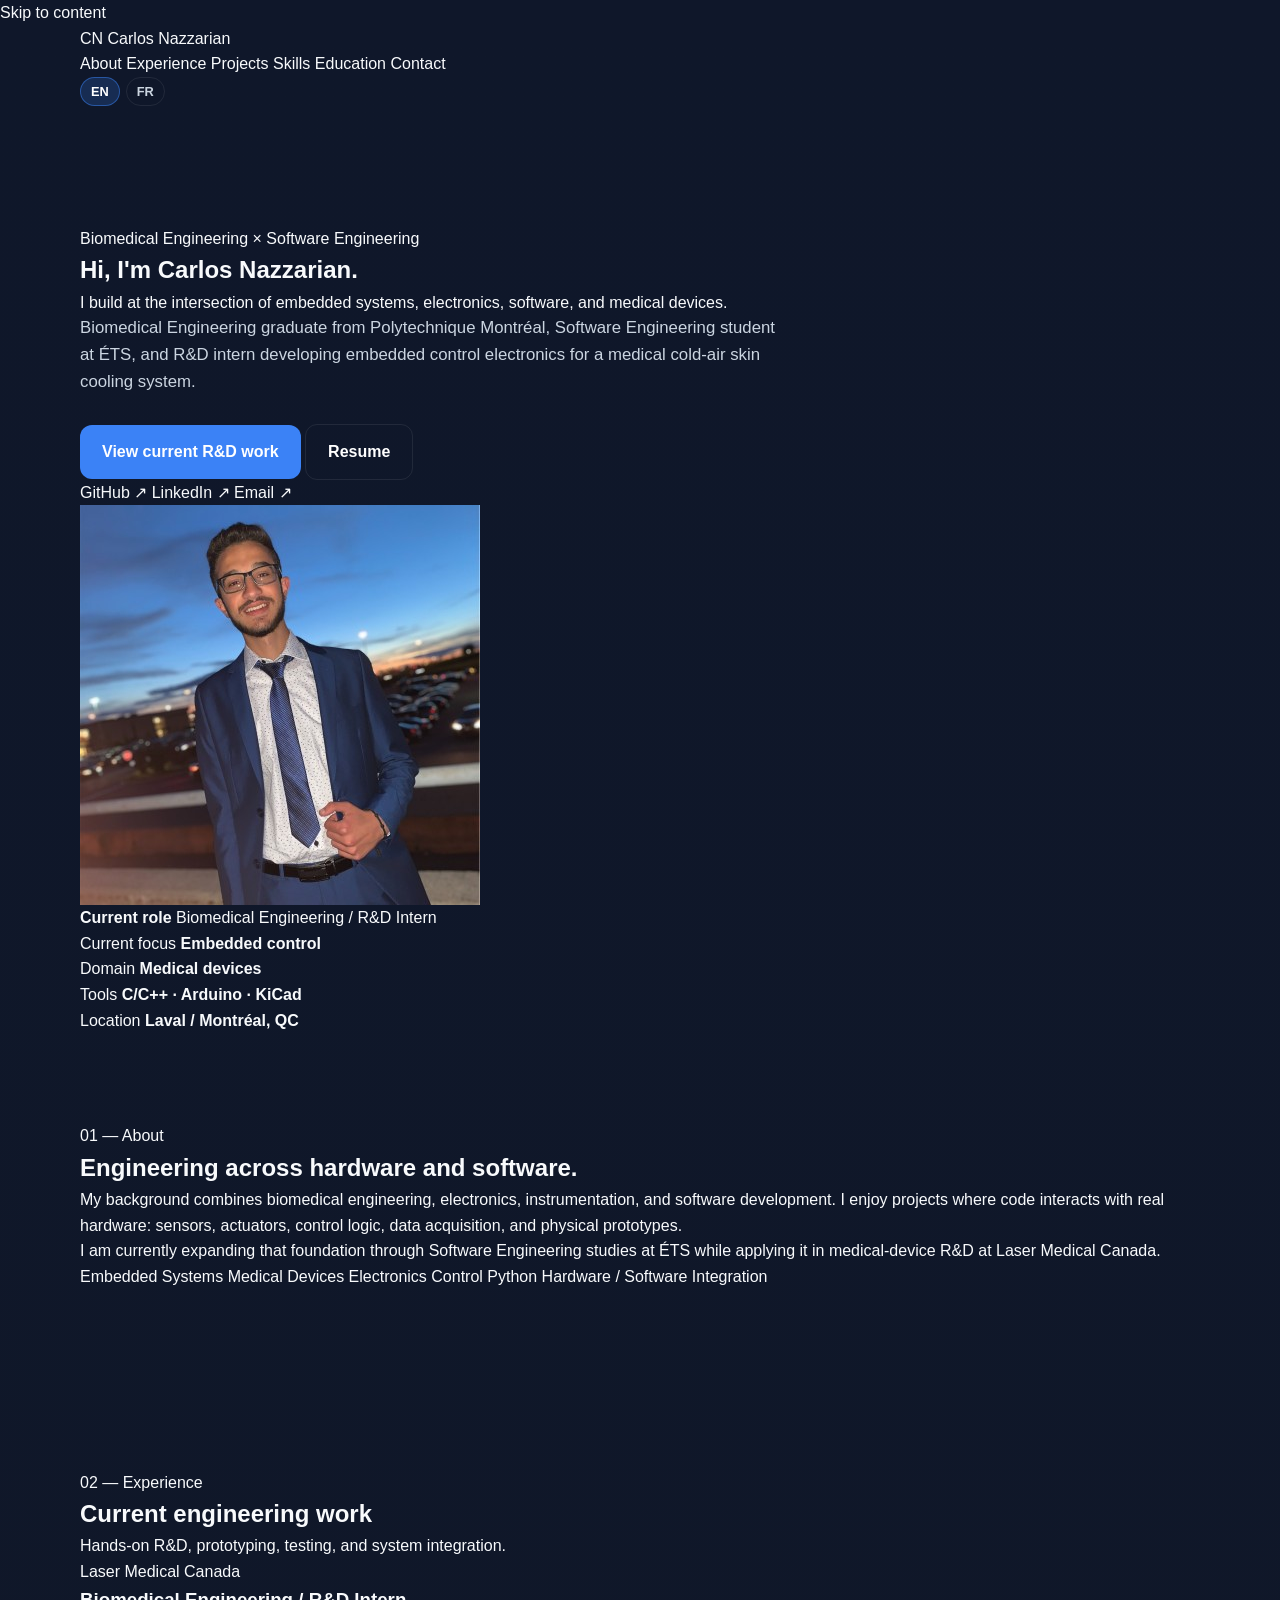
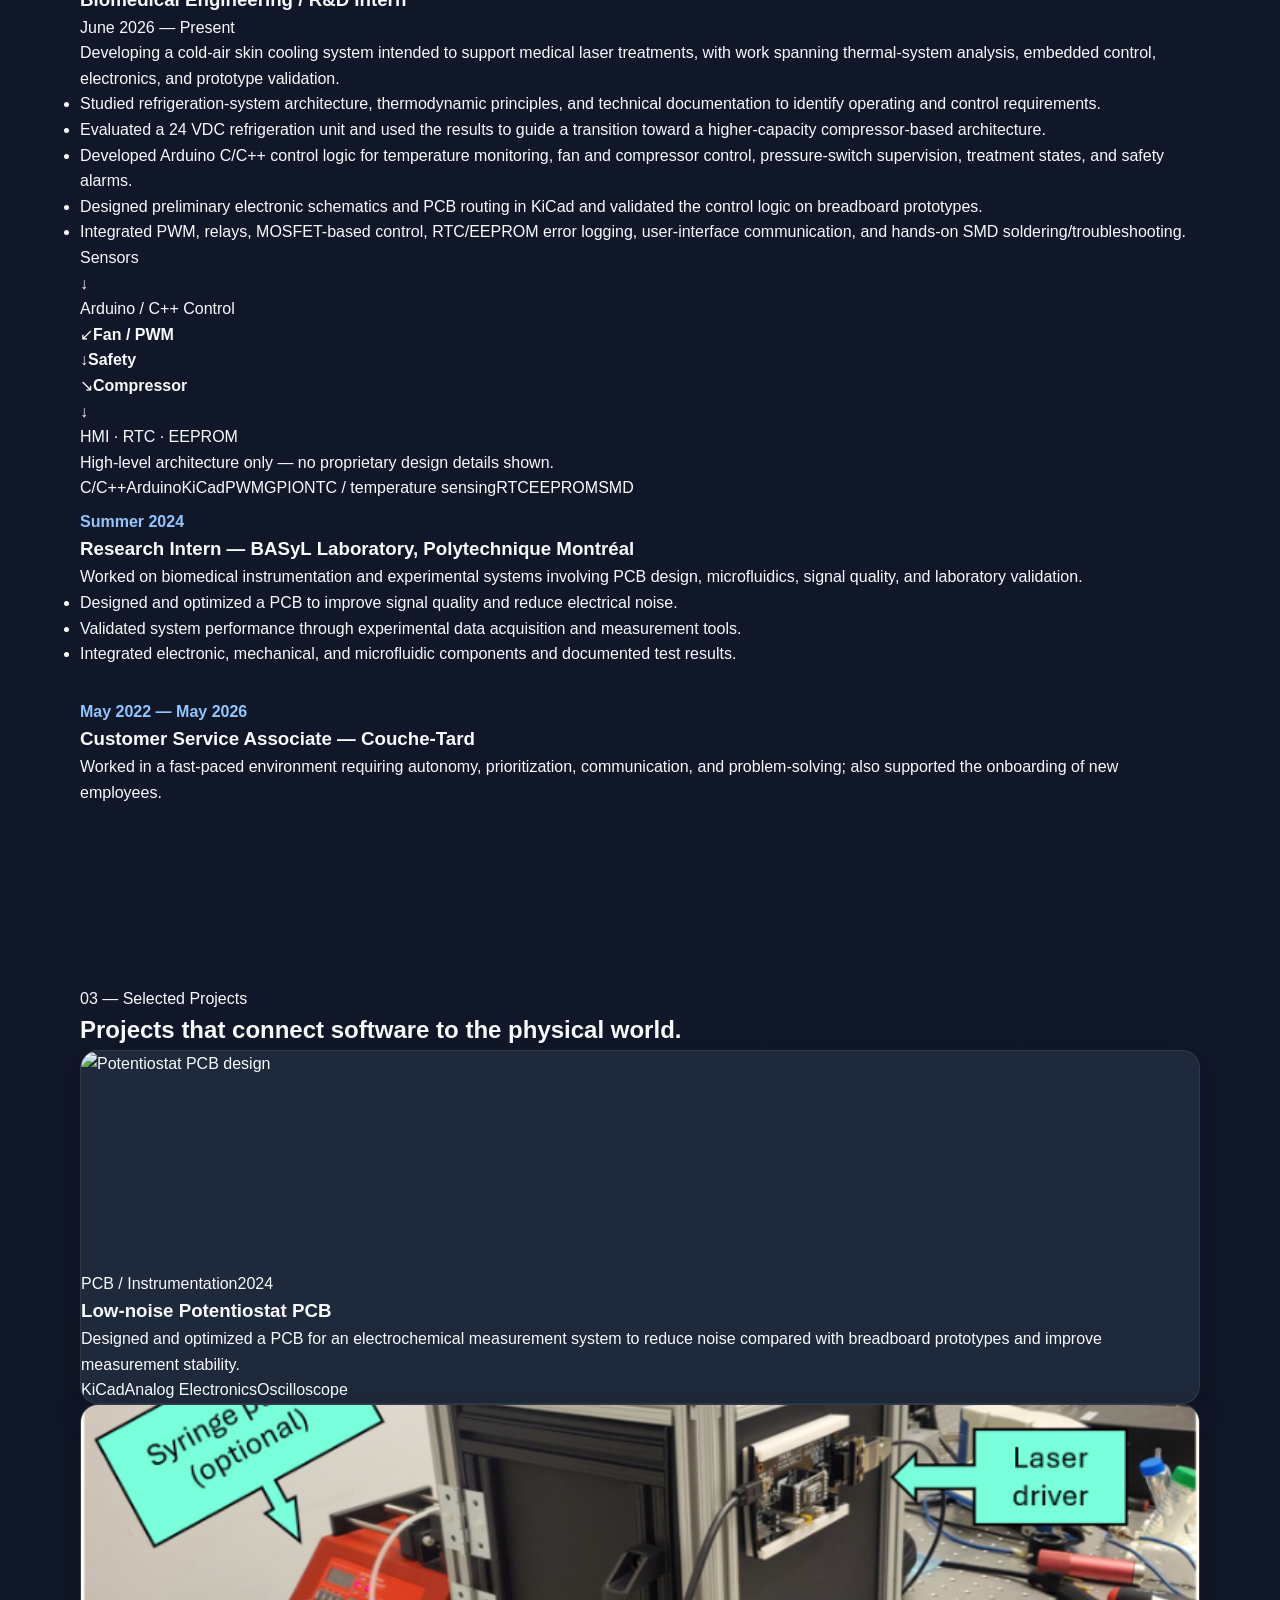
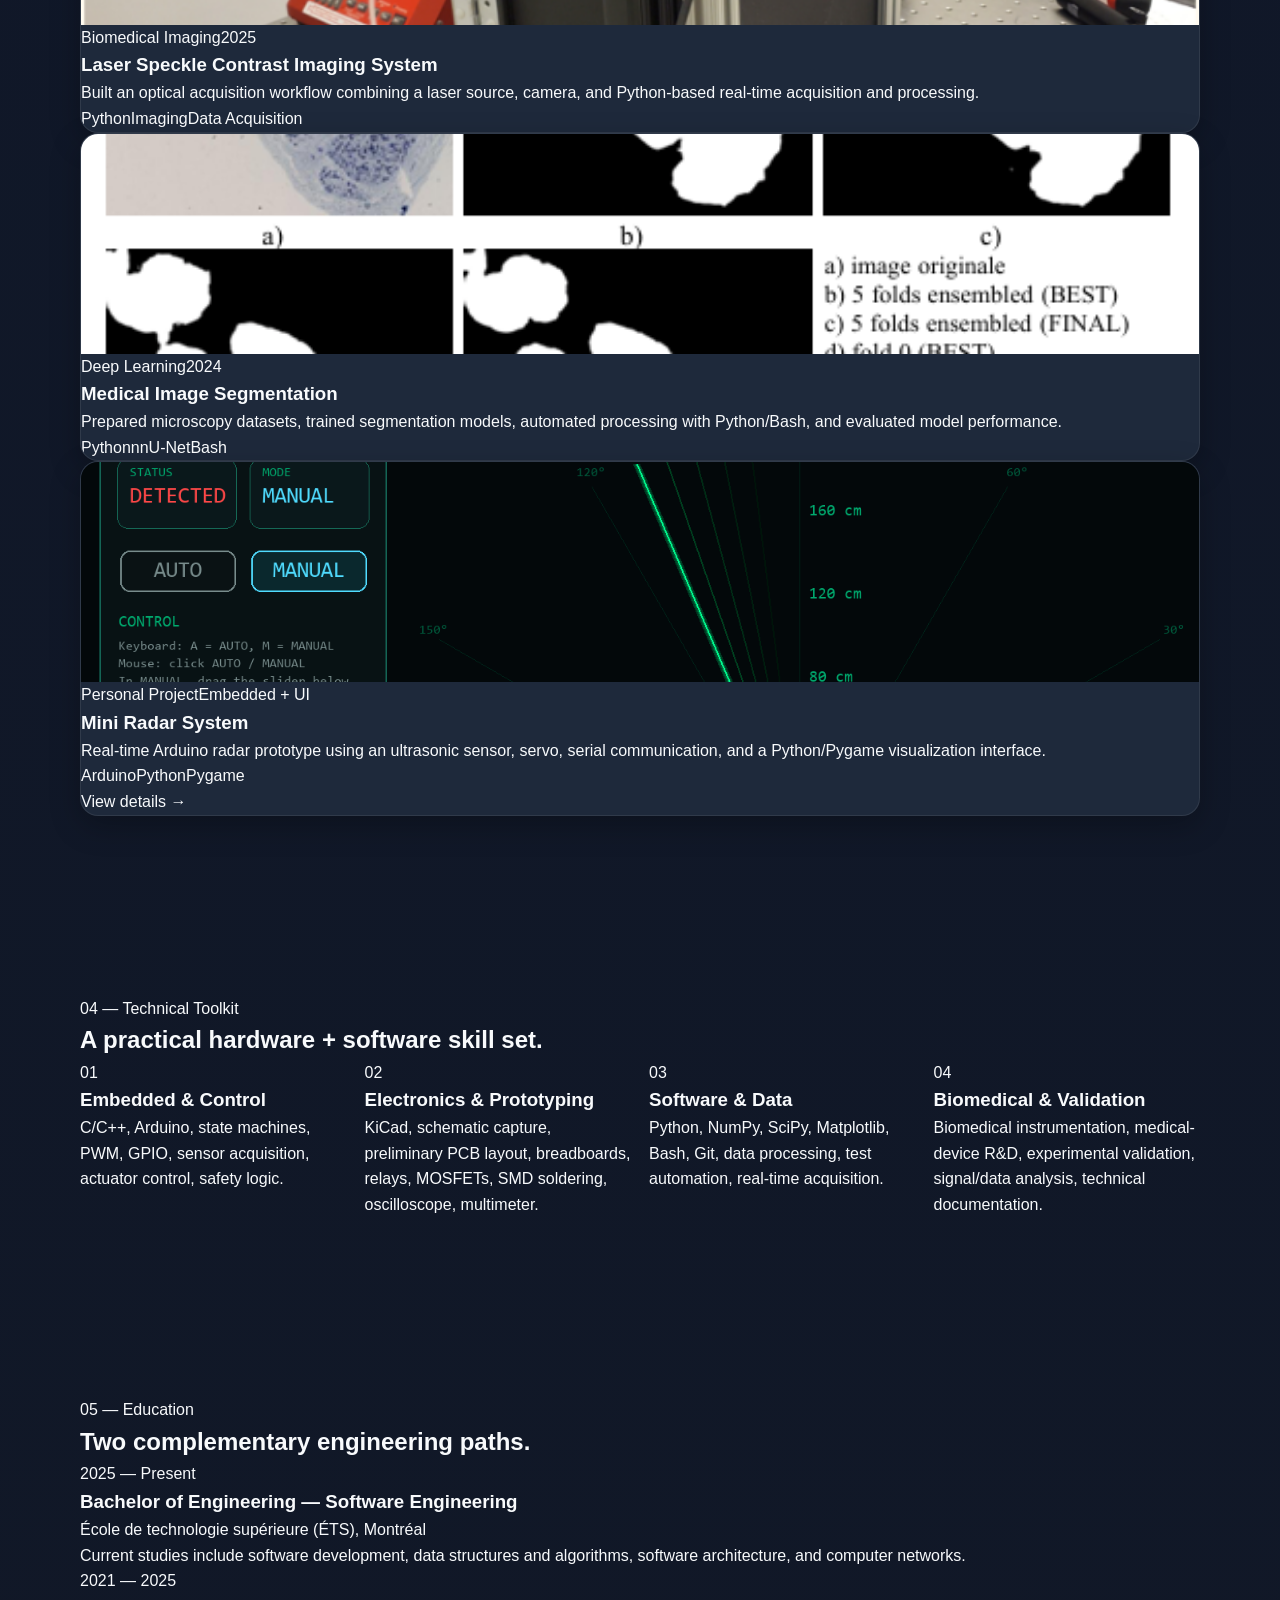
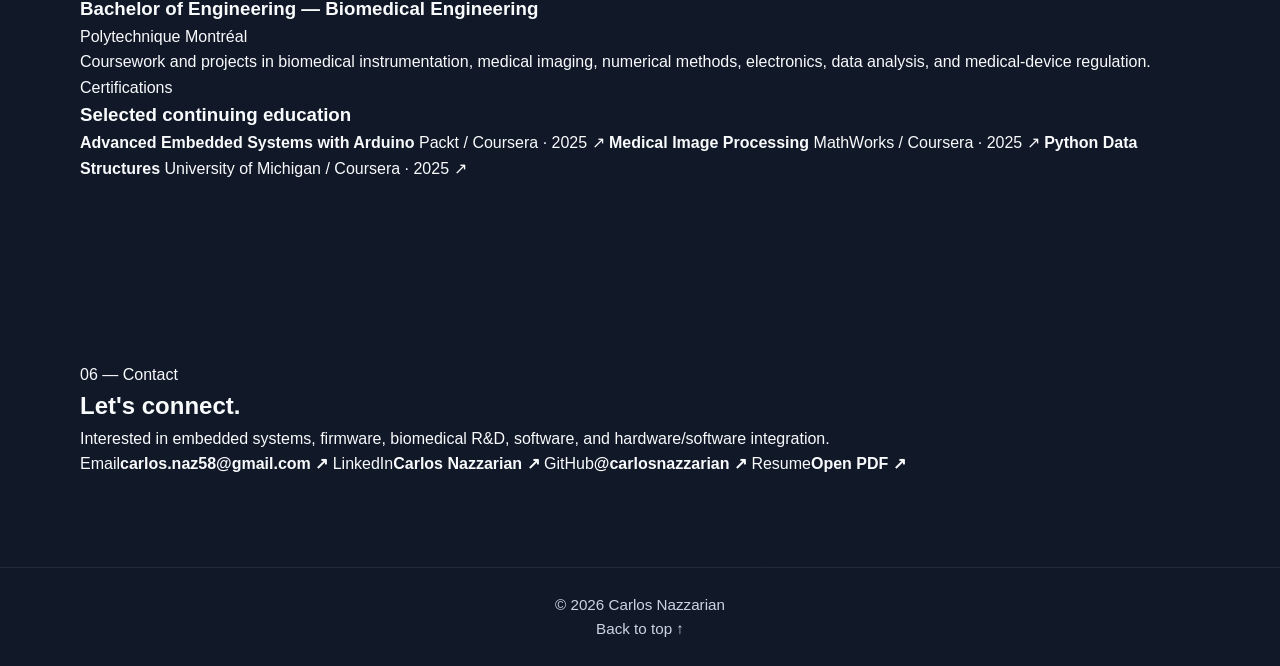
==== commit 99131dc1: "Update index.html" ====
--- a/index.html
+++ b/index.html
@@ -1,481 +1,384 @@
 <!DOCTYPE html>
-<html lang="fr">
+<html lang="en">
 <head>
   <meta charset="UTF-8" />
   <meta name="viewport" content="width=device-width, initial-scale=1.0" />
-  <title>Carlos Nazzarian | Portfolio</title>
+  <meta name="theme-color" content="#08111f" />
   <meta
     name="description"
-    content="Portfolio de Carlos Nazzarian, diplômé en génie biomédical spécialisé en instrumentation, systèmes embarqués, électronique et R&D."
+    content="Carlos Nazzarian — Biomedical Engineering graduate and Software Engineering student focused on embedded systems, electronics, control, software, and medical device R&D."
   />
+  <meta property="og:title" content="Carlos Nazzarian | Engineering Portfolio" />
+  <meta
+    property="og:description"
+    content="Biomedical Engineering × Software Engineering × Embedded Systems × Medical Device R&D"
+  />
+  <meta property="og:type" content="website" />
+  <title>Carlos Nazzarian | Engineering Portfolio</title>
   <link rel="stylesheet" href="style.css" />
 </head>
 <body>
-  <header class="header">
-    <nav class="navbar container">
-      <a href="#home" class="logo">Carlos Nazzarian</a>
-
-      <div class="nav-right">
-        <div class="language-switcher" aria-label="Language switcher">
-          <button id="lang-fr" class="lang-btn active" type="button">FR</button>
-          <button id="lang-en" class="lang-btn" type="button">EN</button>
-        </div>
-
-        <button class="menu-toggle" id="menu-toggle" aria-label="Ouvrir le menu">
-          ☰
-        </button>
-      </div>
-
-      <ul class="nav-links" id="nav-links">
-        <li><a href="#home" data-i18n="nav.home">Accueil</a></li>
-        <li><a href="#about" data-i18n="nav.about">À propos</a></li>
-        <li><a href="#expertise" data-i18n="nav.expertise">Expertise</a></li>
-        <li><a href="#projects" data-i18n="nav.projects">Projets</a></li>
-        <li><a href="#experience" data-i18n="nav.experience">Expérience</a></li>
-        <li><a href="#skills" data-i18n="nav.skills">Compétences</a></li>
-        <li><a href="#education" data-i18n="nav.education">Formation</a></li>
-        <li><a href="#highlights" data-i18n="nav.highlights">Réalisations</a></li>
-        <li><a href="#contact" data-i18n="nav.contact">Contact</a></li>
-        <li>
-          <a id="cv-link-nav" href="cv-fr.pdf" target="_blank" class="nav-cv" data-i18n="nav.cv">
-            CV
-          </a>
-        </li>
-      </ul>
+  <a class="skip-link" href="#main">Skip to content</a>
+
+  <header class="site-header" id="top">
+    <nav class="nav container" aria-label="Primary navigation">
+      <a class="brand" href="#home" aria-label="Carlos Nazzarian home">
+        <span class="brand-mark">CN</span>
+        <span class="brand-name">Carlos Nazzarian</span>
+      </a>
+
+      <button class="menu-toggle" id="menu-toggle" type="button" aria-expanded="false" aria-controls="nav-links">
+        <span></span><span></span><span></span>
+        <span class="sr-only">Toggle navigation</span>
+      </button>
+
+      <div class="nav-panel" id="nav-links">
+        <a href="#about" data-i18n="nav.about">About</a>
+        <a href="#experience" data-i18n="nav.experience">Experience</a>
+        <a href="#projects" data-i18n="nav.projects">Projects</a>
+        <a href="#skills" data-i18n="nav.skills">Skills</a>
+        <a href="#education" data-i18n="nav.education">Education</a>
+        <a href="#contact" data-i18n="nav.contact">Contact</a>
+
+        <div class="language-switcher" aria-label="Language">
+          <button class="lang-btn active" type="button" data-lang="en">EN</button>
+          <button class="lang-btn" type="button" data-lang="fr">FR</button>
+        </div>
+      </div>
     </nav>
   </header>
 
-  <main>
-    <!-- HERO -->
-    <section class="hero section" id="home">
-      <div class="container hero-content">
-        <div class="hero-text">
-          <p class="hero-tag" data-i18n="hero.tag">Portfolio professionnel</p>
-          <h1 data-i18n="hero.title">
-            Bonjour, je suis <span>Carlos Nazzarian</span>
+  <main id="main">
+    <section class="hero" id="home">
+      <div class="hero-glow hero-glow-one"></div>
+      <div class="hero-glow hero-glow-two"></div>
+
+      <div class="container hero-grid">
+        <div class="hero-copy reveal">
+          <p class="eyebrow" data-i18n="hero.eyebrow">Biomedical Engineering × Software Engineering</p>
+          <h1>
+            <span data-i18n="hero.intro">Hi, I'm</span>
+            <span class="accent-text">Carlos Nazzarian.</span>
           </h1>
+          <p class="hero-title" data-i18n="hero.title">
+            I build at the intersection of embedded systems, electronics, software, and medical devices.
+          </p>
           <p class="hero-description" data-i18n="hero.description">
-            Diplômé en génie biomédical spécialisé en systèmes embarqués,
-            instrumentation électronique et validation expérimentale.
+            Biomedical Engineering graduate from Polytechnique Montréal, Software Engineering student at ÉTS, and R&D intern developing embedded control electronics for a medical cold-air skin cooling system.
           </p>
 
-          <div class="hero-buttons">
-            <a href="#projects" class="btn btn-primary" data-i18n="hero.projectsBtn">
-              Voir mes projets
-            </a>
-            <a id="-link-hero" href="cv-fr.pdf" target="_blank" class="btn btn-secondary" data-i18n="hero.cvBtn">
-              Ouvrir mon CV
-            </a>
-          </div>
-        </div>
-
-        <div class="hero-image">
-          <img src="profile.jpg" alt="Photo de profil de Carlos Nazzarian" id="profile-image" />
-        </div>
-      </div>
-    </section>
-
-    <!-- ABOUT -->
-    <section class="about section" id="about">
-      <div class="container">
-        <div class="section-title">
-          <h2 data-i18n="about.title">À propos</h2>
-          <p data-i18n="about.subtitle">Résumé professionnel</p>
-        </div>
-
-        <div class="about-card">
+          <div class="hero-actions">
+            <a class="btn btn-primary" href="#experience" data-i18n="hero.experienceBtn">View current R&D work</a>
+            <a class="btn btn-secondary resume-link" href="cv-en.pdf" target="_blank" rel="noopener" data-i18n="hero.resumeBtn">Resume</a>
+          </div>
+
+          <div class="social-row" aria-label="Professional profiles">
+            <a href="https://github.com/carlosnazzarian" target="_blank" rel="noopener">GitHub ↗</a>
+            <a href="https://www.linkedin.com/in/carlos-nazzarian-3a0a7b21b/" target="_blank" rel="noopener">LinkedIn ↗</a>
+            <a href="mailto:carlos.naz58@gmail.com">Email ↗</a>
+          </div>
+        </div>
+
+        <div class="hero-side reveal">
+          <div class="profile-shell">
+            <div class="profile-image-wrap">
+              <img src="profile.jpg" alt="Carlos Nazzarian" class="profile-image" />
+            </div>
+            <div class="availability-card">
+              <span class="status-dot"></span>
+              <div>
+                <strong data-i18n="hero.currentRoleLabel">Current role</strong>
+                <span data-i18n="hero.currentRole">Biomedical Engineering / R&D Intern</span>
+              </div>
+            </div>
+          </div>
+
+          <div class="focus-grid">
+            <div class="focus-card">
+              <span class="focus-label" data-i18n="hero.focus1Label">Current focus</span>
+              <strong data-i18n="hero.focus1">Embedded control</strong>
+            </div>
+            <div class="focus-card">
+              <span class="focus-label" data-i18n="hero.focus2Label">Domain</span>
+              <strong data-i18n="hero.focus2">Medical devices</strong>
+            </div>
+            <div class="focus-card">
+              <span class="focus-label" data-i18n="hero.focus3Label">Tools</span>
+              <strong>C/C++ · Arduino · KiCad</strong>
+            </div>
+            <div class="focus-card">
+              <span class="focus-label" data-i18n="hero.focus4Label">Location</span>
+              <strong>Laval / Montréal, QC</strong>
+            </div>
+          </div>
+        </div>
+      </div>
+    </section>
+
+    <section class="section" id="about">
+      <div class="container two-col-section">
+        <div class="section-heading reveal">
+          <p class="section-kicker" data-i18n="about.kicker">01 — About</p>
+          <h2 data-i18n="about.title">Engineering across hardware and software.</h2>
+        </div>
+
+        <div class="about-copy reveal">
           <p data-i18n="about.p1">
-            Je suis un diplômé récent en génie biomédical de Polytechnique Montréal,
-            avec un intérêt marqué pour les systèmes embarqués, l’électronique,
-            l’instrumentation, la validation et la recherche et développement.
+            My background combines biomedical engineering, electronics, instrumentation, and software development. I enjoy projects where code interacts with real hardware: sensors, actuators, control logic, data acquisition, and physical prototypes.
           </p>
           <p data-i18n="about.p2">
-            Mon parcours m’a permis de travailler sur des projets combinant matériel
-            et logiciel, notamment la conception de PCB, l’acquisition de signaux,
-            le prototypage expérimental, l’automatisation en Python et l’analyse
-            de données en laboratoire.
+            I am currently expanding that foundation through Software Engineering studies at ÉTS while applying it in medical-device R&D at Laser Medical Canada.
           </p>
-          <p data-i18n="about.p3">
-            Je recherche actuellement une opportunité d’entrée en carrière où je
-            pourrai contribuer à des systèmes techniques concrets dans les domaines
-            du biomédical, de l’électronique, des systèmes embarqués ou de la R&D.
-          </p>
-        </div>
-      </div>
-    </section>
-
-    <!-- EXPERTISE -->
-    <section class="expertise section" id="expertise">
+          <div class="tag-list" aria-label="Areas of interest">
+            <span>Embedded Systems</span>
+            <span>Medical Devices</span>
+            <span>Electronics</span>
+            <span>Control</span>
+            <span>Python</span>
+            <span>Hardware / Software Integration</span>
+          </div>
+        </div>
+      </div>
+    </section>
+
+    <section class="section section-dark" id="experience">
       <div class="container">
-        <div class="section-title">
-          <h2 data-i18n="expertise.title">Expertise</h2>
-          <p data-i18n="expertise.subtitle">Ce que je peux apporter à votre équipe</p>
-        </div>
-
-        <div class="skills-grid expertise-grid">
-          <div class="skill-box" data-i18n="expertise.item1">Développement de systèmes embarqués</div>
-          <div class="skill-box" data-i18n="expertise.item2">Instrumentation électronique</div>
-          <div class="skill-box" data-i18n="expertise.item3">Conception et débogage de PCB</div>
-          <div class="skill-box" data-i18n="expertise.item4">Acquisition et traitement de signaux</div>
-          <div class="skill-box" data-i18n="expertise.item5">Validation et essais matériels</div>
-          <div class="skill-box" data-i18n="expertise.item6">Automatisation de tests avec Python</div>
-          <div class="skill-box" data-i18n="expertise.item7">Intégration de systèmes biomédicaux</div>
-          <div class="skill-box" data-i18n="expertise.item8">Conception expérimentale</div>
-        </div>
-      </div>
-    </section>
-
-    <!-- PROJECTS -->
-    <section class="projects section" id="projects">
+        <div class="section-heading centered reveal">
+          <p class="section-kicker" data-i18n="experience.kicker">02 — Experience</p>
+          <h2 data-i18n="experience.title">Current engineering work</h2>
+          <p data-i18n="experience.subtitle">Hands-on R&D, prototyping, testing, and system integration.</p>
+        </div>
+
+        <article class="featured-experience reveal">
+          <div class="featured-topline">
+            <div>
+              <p class="company">Laser Medical Canada</p>
+              <h3 data-i18n="experience.lmc.title">Biomedical Engineering / R&D Intern</h3>
+            </div>
+            <div class="date-badge" data-i18n="experience.lmc.date">June 2026 — Present</div>
+          </div>
+
+          <div class="featured-grid">
+            <div class="featured-copy">
+              <p class="lead" data-i18n="experience.lmc.lead">
+                Developing a cold-air skin cooling system intended to support medical laser treatments, with work spanning thermal-system analysis, embedded control, electronics, and prototype validation.
+              </p>
+              <ul class="clean-list">
+                <li data-i18n="experience.lmc.b1">Studied refrigeration-system architecture, thermodynamic principles, and technical documentation to identify operating and control requirements.</li>
+                <li data-i18n="experience.lmc.b2">Evaluated a 24 VDC refrigeration unit and used the results to guide a transition toward a higher-capacity compressor-based architecture.</li>
+                <li data-i18n="experience.lmc.b3">Developed Arduino C/C++ control logic for temperature monitoring, fan and compressor control, pressure-switch supervision, treatment states, and safety alarms.</li>
+                <li data-i18n="experience.lmc.b4">Designed preliminary electronic schematics and PCB routing in KiCad and validated the control logic on breadboard prototypes.</li>
+                <li data-i18n="experience.lmc.b5">Integrated PWM, relays, MOSFET-based control, RTC/EEPROM error logging, user-interface communication, and hands-on SMD soldering/troubleshooting.</li>
+              </ul>
+            </div>
+
+            <div class="system-card" aria-label="High-level control architecture">
+              <div class="system-chip">Sensors</div>
+              <div class="system-arrow">↓</div>
+              <div class="system-chip system-chip-main">Arduino / C++ Control</div>
+              <div class="system-split">
+                <div><span>↙</span><strong>Fan / PWM</strong></div>
+                <div><span>↓</span><strong>Safety</strong></div>
+                <div><span>↘</span><strong>Compressor</strong></div>
+              </div>
+              <div class="system-arrow">↓</div>
+              <div class="system-chip">HMI · RTC · EEPROM</div>
+              <p data-i18n="experience.lmc.diagramNote">High-level architecture only — no proprietary design details shown.</p>
+            </div>
+          </div>
+
+          <div class="tech-strip">
+            <span>C/C++</span><span>Arduino</span><span>KiCad</span><span>PWM</span><span>GPIO</span><span>NTC / temperature sensing</span><span>RTC</span><span>EEPROM</span><span>SMD</span>
+          </div>
+        </article>
+
+        <div class="timeline">
+          <article class="timeline-card reveal">
+            <div class="timeline-date" data-i18n="experience.basyl.date">Summer 2024</div>
+            <div>
+              <h3 data-i18n="experience.basyl.title">Research Intern — BASyL Laboratory, Polytechnique Montréal</h3>
+              <p data-i18n="experience.basyl.desc">Worked on biomedical instrumentation and experimental systems involving PCB design, microfluidics, signal quality, and laboratory validation.</p>
+              <ul class="compact-list">
+                <li data-i18n="experience.basyl.b1">Designed and optimized a PCB to improve signal quality and reduce electrical noise.</li>
+                <li data-i18n="experience.basyl.b2">Validated system performance through experimental data acquisition and measurement tools.</li>
+                <li data-i18n="experience.basyl.b3">Integrated electronic, mechanical, and microfluidic components and documented test results.</li>
+              </ul>
+            </div>
+          </article>
+
+          <article class="timeline-card reveal">
+            <div class="timeline-date" data-i18n="experience.ct.date">May 2022 — May 2026</div>
+            <div>
+              <h3 data-i18n="experience.ct.title">Customer Service Associate — Couche-Tard</h3>
+              <p data-i18n="experience.ct.desc">Worked in a fast-paced environment requiring autonomy, prioritization, communication, and problem-solving; also supported the onboarding of new employees.</p>
+            </div>
+          </article>
+        </div>
+      </div>
+    </section>
+
+    <section class="section" id="projects">
       <div class="container">
-        <div class="section-title">
-          <h2 data-i18n="projects.title">Projets</h2>
-          <p data-i18n="projects.subtitle">Projets académiques et techniques pertinents</p>
-        </div>
-
-        <div class="projects-grid">
-          <article class="project-card">
-            <img src="project1.png" alt="Conception PCB pour potentiostat" class="project-image" />
-            <div class="project-content">
-              <h3 data-i18n="projects.pcb.title">Conception PCB pour potentiostat (Stage - Laboratoire BASyL)</h3>
-              <p data-i18n="projects.pcb.desc">
-                Conception et réalisation d’un PCB pour un système de potentiostat afin
-                de réduire le bruit observé sur les prototypes montés sur breadboard.
-              </p>
-              <ul class="project-list">
-                <li data-i18n="projects.pcb.b1">Optimisation du placement et du routage des composantes</li>
-                <li data-i18n="projects.pcb.b2">Validation par mesures comparatives à l’oscilloscope</li>
-                <li data-i18n="projects.pcb.b3">Amélioration de la stabilité et de la fiabilité du signal</li>
-              </ul>
-              <p class="project-tech">
-                <strong data-i18n="projects.tech">Technologies :</strong>
-                <span data-i18n="projects.pcb.techList">
-                KiCad, électronique analogique, oscilloscopes, validation expérimentale
-                </span>
-              </p>
-            </div>
-          </article>
-
-          <article class="project-card">
-            <img src="project2.png" alt="Projet LSCI" class="project-image" />
-            <div class="project-content">
-              <h3 data-i18n="projects.lsci.title">Projet LSCI (Projet de fin d'études)</h3>
-              <p data-i18n="projects.lsci.desc">
-                Développement d’un système d’imagerie par contraste de speckle laser
-                combinant une source laser, une caméra et des scripts Python pour
-                l’acquisition et le traitement en temps réel.
-              </p>
-              <ul class="project-list">
-                <li data-i18n="projects.lsci.b1">Intégration d’un montage optique expérimental</li>
-                <li data-i18n="projects.lsci.b2">Optimisation de l’illumination, de l’exposition et de l’acquisition</li>
-                <li data-i18n="projects.lsci.b3">Production de documentation technique et de procédures de test</li>
-              </ul>
-              <p class="project-tech">
-                <strong data-i18n="projects.tech">Technologies :</strong>
-                <span data-i18n="projects.lsci.techList">
-                Python, traitement d’images, acquisition temps réel, instrumentation
-                </span>
-              </p>
-            </div>
-          </article>
-
-          <article class="project-card">
-            <img src="project3.png" alt="Segmentation d’images par deep learning" class="project-image" />
-            <div class="project-content">
-              <h3 data-i18n="projects.dl.title">Segmentation d’images par deep learning (Projet académique)</h3>
-              <p data-i18n="projects.dl.desc">
-                Préparation de jeux de données de microscopie, prétraitement, entraînement
-                de modèles, inférence et analyse morphométrique pour la segmentation d’axones.
-              </p>
-              <ul class="project-list">
-                <li data-i18n="projects.dl.b1">Préparation de données et annotations manuelles</li>
-                <li data-i18n="projects.dl.b2">Automatisation des flux de travail avec Python et Bash</li>
-                <li data-i18n="projects.dl.b3">Évaluation quantitative des performances du modèle</li>
-              </ul>
-              <p class="project-tech">
-                <strong data-i18n="projects.tech">Technologies :</strong>
-                <span data-i18n="projects.dl.techList">
-                Python, Bash, analyse d’images, apprentissage automatique
-                </span>
-              </p>
-            </div>
-          </article>
-
-          <article class="project-card">
-            <img src="project4.png" alt="Développement d’un système microfluidique" class="project-image" />
-            <div class="project-content">
-              <h3 data-i18n="projects.micro.title">Développement d’un système microfluidique (Stage - Laboratoire BASyL)</h3>
-              <p data-i18n="projects.micro.desc">
-                Conception d’une chambre microfluidique compacte imprimée en 3D pour
-                l’intégration d’électrodes sur papier et la réalisation d’essais expérimentaux.
-              </p>
-              <ul class="project-list">
-                <li data-i18n="projects.micro.b1">Intégration des composantes fluidiques et mécaniques</li>
-                <li data-i18n="projects.micro.b2">Vérification de l’écoulement et de l’étanchéité</li>
-                <li data-i18n="projects.micro.b3">Support aux essais électrochimiques et à l’analyse des réponses</li>
-              </ul>
-              <p class="project-tech">
-                <strong data-i18n="projects.tech">Technologies :</strong>
-                <span data-i18n="projects.micro.techList">
-                Impression 3D, microfluidique, expérimentation, intégration de systèmes
-                </span>
-              </p>
-            </div>
-          </article>
-          <article class="project-card">
-  <img src="radar-ui.png" alt="Système Mini Radar" class="project-image" />
-
-  <div class="project-content">
-    <h3 data-i18n="projects.radar.title">Système Mini Radar (Projet personnel)</h3>
-
-    <p data-i18n="projects.radar.desc">
-      Système radar en temps réel utilisant Arduino, un capteur ultrasonique,
-      un servomoteur et une interface Python pour la visualisation et le contrôle.
-    </p>
-
-    <ul class="project-list">
-      <li data-i18n="projects.radar.b1">
-        Communication série en temps réel entre Arduino et Python
-      </li>
-      <li data-i18n="projects.radar.b2">
-        Modes de balayage automatique et manuel
-      </li>
-      <li data-i18n="projects.radar.b3">
-        Interface radar interactive développée avec Pygame
-      </li>
-      <li data-i18n="projects.radar.b4">
-        Système de contrôle via joystick et interface logicielle
-      </li>
-    </ul>
-
-    <p class="project-tech">
-      <strong data-i18n="projects.tech">Technologies :</strong>
-      <span data-i18n="projects.radar.techList">
-      Arduino, Python, Pygame, Systèmes embarqués, Communication série
-      </span>
-    </p>
-
-    <a href="projects/radar.html" style="color:#60a5fa; font-weight:bold;">
-      Voir les détails →
-    </a>
-  </div>
-</article>
-        </div>
-      </div>
-    </section>
-
-    <!-- EXPERIENCE -->
-    <section class="experience section" id="experience">
+        <div class="section-heading reveal">
+          <p class="section-kicker" data-i18n="projects.kicker">03 — Selected Projects</p>
+          <h2 data-i18n="projects.title">Projects that connect software to the physical world.</h2>
+        </div>
+
+        <div class="project-grid">
+          <article class="project-card project-card-large reveal">
+            <div class="project-image-wrap">
+              <img src="project1.png" alt="Potentiostat PCB design" class="project-image" />
+            </div>
+            <div class="project-body">
+              <div class="project-meta"><span>PCB / Instrumentation</span><span>2024</span></div>
+              <h3 data-i18n="projects.pcb.title">Low-noise Potentiostat PCB</h3>
+              <p data-i18n="projects.pcb.desc">Designed and optimized a PCB for an electrochemical measurement system to reduce noise compared with breadboard prototypes and improve measurement stability.</p>
+              <div class="chip-row"><span>KiCad</span><span>Analog Electronics</span><span>Oscilloscope</span></div>
+            </div>
+          </article>
+
+          <article class="project-card reveal">
+            <div class="project-image-wrap">
+              <img src="project2.png" alt="Laser Speckle Contrast Imaging system" class="project-image" />
+            </div>
+            <div class="project-body">
+              <div class="project-meta"><span>Biomedical Imaging</span><span>2025</span></div>
+              <h3 data-i18n="projects.lsci.title">Laser Speckle Contrast Imaging System</h3>
+              <p data-i18n="projects.lsci.desc">Built an optical acquisition workflow combining a laser source, camera, and Python-based real-time acquisition and processing.</p>
+              <div class="chip-row"><span>Python</span><span>Imaging</span><span>Data Acquisition</span></div>
+            </div>
+          </article>
+
+          <article class="project-card reveal">
+            <div class="project-image-wrap">
+              <img src="project3.png" alt="Deep learning medical image segmentation" class="project-image" />
+            </div>
+            <div class="project-body">
+              <div class="project-meta"><span>Deep Learning</span><span>2024</span></div>
+              <h3 data-i18n="projects.dl.title">Medical Image Segmentation</h3>
+              <p data-i18n="projects.dl.desc">Prepared microscopy datasets, trained segmentation models, automated processing with Python/Bash, and evaluated model performance.</p>
+              <div class="chip-row"><span>Python</span><span>nnU-Net</span><span>Bash</span></div>
+            </div>
+          </article>
+
+          <article class="project-card reveal">
+            <div class="project-image-wrap">
+              <img src="radar-ui.png" alt="Mini radar interface" class="project-image" />
+            </div>
+            <div class="project-body">
+              <div class="project-meta"><span>Personal Project</span><span>Embedded + UI</span></div>
+              <h3 data-i18n="projects.radar.title">Mini Radar System</h3>
+              <p data-i18n="projects.radar.desc">Real-time Arduino radar prototype using an ultrasonic sensor, servo, serial communication, and a Python/Pygame visualization interface.</p>
+              <div class="project-footer">
+                <div class="chip-row"><span>Arduino</span><span>Python</span><span>Pygame</span></div>
+                <a href="projects/radar.html" class="text-link" data-i18n="projects.details">View details →</a>
+              </div>
+            </div>
+          </article>
+        </div>
+      </div>
+    </section>
+
+    <section class="section section-soft" id="skills">
       <div class="container">
-        <div class="section-title">
-          <h2 data-i18n="experience.title">Expérience</h2>
-          <p data-i18n="experience.subtitle">Expérience professionnelle et de recherche</p>
-        </div>
-
-        <div class="timeline">
-          <div class="timeline-item">
-            <div class="timeline-date" data-i18n="experience.basyL.date">Été 2024</div>
-            <div class="timeline-content">
-              <h3 data-i18n="experience.basyL.title">Stagiaire de recherche — Laboratoire BASyL, Polytechnique Montréal</h3>
-              <p data-i18n="experience.basyL.desc">
-                Contribution à des projets d’instrumentation et d’expérimentation biomédicale
-                incluant la conception de PCB, des systèmes microfluidiques et la validation
-                de montages expérimentaux.
-              </p>
-              <ul>
-                <li data-i18n="experience.basyL.b1">Validation matérielle avec oscilloscopes et outils de mesure</li>
-                <li data-i18n="experience.basyL.b2">Exécution de procédures expérimentales et analyse de résultats</li>
-                <li data-i18n="experience.basyL.b3">Rédaction de documentation technique et d’ingénierie</li>
-              </ul>
-            </div>
-          </div>
-
-          <div class="timeline-item">
-            <div class="timeline-date" data-i18n="experience.ct.date">2022 – présent</div>
-            <div class="timeline-content">
-              <h3 data-i18n="experience.ct.title">Préposé au service à la clientèle — Couche-Tard</h3>
-              <p data-i18n="experience.ct.desc">
-                Expérience dans un environnement rapide nécessitant autonomie,
-                communication, rigueur et résolution de problèmes au quotidien.
-              </p>
-            </div>
-          </div>
-        </div>
-      </div>
-    </section>
-
-    <!-- SKILLS -->
-    <section class="skills section" id="skills">
+        <div class="section-heading centered reveal">
+          <p class="section-kicker" data-i18n="skills.kicker">04 — Technical Toolkit</p>
+          <h2 data-i18n="skills.title">A practical hardware + software skill set.</h2>
+        </div>
+
+        <div class="skills-grid">
+          <article class="skill-card reveal">
+            <span class="skill-number">01</span>
+            <h3 data-i18n="skills.embedded.title">Embedded & Control</h3>
+            <p data-i18n="skills.embedded.text">C/C++, Arduino, state machines, PWM, GPIO, sensor acquisition, actuator control, safety logic.</p>
+          </article>
+          <article class="skill-card reveal">
+            <span class="skill-number">02</span>
+            <h3 data-i18n="skills.electronics.title">Electronics & Prototyping</h3>
+            <p data-i18n="skills.electronics.text">KiCad, schematic capture, preliminary PCB layout, breadboards, relays, MOSFETs, SMD soldering, oscilloscope, multimeter.</p>
+          </article>
+          <article class="skill-card reveal">
+            <span class="skill-number">03</span>
+            <h3 data-i18n="skills.software.title">Software & Data</h3>
+            <p data-i18n="skills.software.text">Python, NumPy, SciPy, Matplotlib, Bash, Git, data processing, test automation, real-time acquisition.</p>
+          </article>
+          <article class="skill-card reveal">
+            <span class="skill-number">04</span>
+            <h3 data-i18n="skills.biomed.title">Biomedical & Validation</h3>
+            <p data-i18n="skills.biomed.text">Biomedical instrumentation, medical-device R&D, experimental validation, signal/data analysis, technical documentation.</p>
+          </article>
+        </div>
+      </div>
+    </section>
+
+    <section class="section" id="education">
       <div class="container">
-        <div class="section-title">
-          <h2 data-i18n="skills.title">Compétences</h2>
-          <p data-i18n="skills.subtitle">Compétences techniques principales</p>
-        </div>
-
-        <div class="skills-groups">
-          <div class="skill-group-card">
-            <h3 data-i18n="skills.group1.title">Systèmes embarqués et électronique</h3>
-            <p data-i18n="skills.group1.text">
-              Arduino, C/C++, acquisition de signaux, capteurs, intégration matériel-logiciel, conception de PCB
-            </p>
-          </div>
-
-          <div class="skill-group-card">
-            <h3 data-i18n="skills.group2.title">Instrumentation et validation</h3>
-            <p data-i18n="skills.group2.text">
-              Oscilloscopes, multimètres, DAQ, dépannage matériel, calibration, vérification de performance
-            </p>
-          </div>
-
-          <div class="skill-group-card">
-            <h3 data-i18n="skills.group3.title">Programmation et automatisation</h3>
-            <p data-i18n="skills.group3.text">
-              Python, MATLAB, Bash, automatisation de tests, pipelines d’acquisition et de traitement
-            </p>
-          </div>
-
-          <div class="skill-group-card">
-            <h3 data-i18n="skills.group4.title">Analyse de données</h3>
-            <p data-i18n="skills.group4.text">
-              NumPy, SciPy, Matplotlib, traitement d’images, analyse expérimentale
-            </p>
-          </div>
-
-          <div class="skill-group-card">
-            <h3 data-i18n="skills.group5.title">CAD et prototypage</h3>
-            <p data-i18n="skills.group5.text">
-              KiCad, CATIA V5, FreeCAD, impression 3D, fabrication et intégration de prototypes
-            </p>
-          </div>
-        </div>
-      </div>
-    </section>
-
-    <!-- EDUCATION -->
-    <section class="education section" id="education">
-      <div class="container">
-        <div class="section-title">
-          <h2 data-i18n="education.title">Formation</h2>
-          <p data-i18n="education.subtitle">Parcours académique et certificats</p>
-        </div>
-
-        <div class="about-card">
-          <p><strong data-i18n="education.degreeLabel">Diplôme :</strong> <span data-i18n="education.degreeValue">Baccalauréat en génie biomédical — Polytechnique Montréal</span></p>
-          <p><strong data-i18n="education.dateLabel">Période :</strong> <span data-i18n="education.dateValue">2021 – 2025</span></p>
-          <p><strong data-i18n="education.gpaLabel">Moyenne cumulative :</strong> <span data-i18n="education.gpaValue">3,13 / 4,00</span></p>
-
-          <h3 class="subsection-title" data-i18n="education.courseworkTitle">Cours techniques clés</h3>
-          <ul class="education-list">
-            <li data-i18n="education.c1">Circuits électriques</li>
-            <li data-i18n="education.c2">Instrumentation et mesures biomédicales</li>
-            <li data-i18n="education.c3">Champs électromagnétiques</li>
-            <li data-i18n="education.c4">Traitement numérique d’images médicales</li>
-            <li data-i18n="education.c5">Principes d’imagerie biomédicale</li>
-            <li data-i18n="education.c6">Modélisation et commande en physiologie</li>
-            <li data-i18n="education.c7">Réseaux informatiques</li>
-          </ul>
-
-          <h3 class="subsection-title" data-i18n="education.certTitle">Certificats</h3>
-
-        <ul class="education-list">
-
-        <li>
-        <a href="https://coursera.org/verify/XTFT56JDR14F" target="_blank">
-          Programming for Everybody (Getting Started with Python) — Coursera
-    </a>
-  </li>
-
-  <li>
-    <a href="https://coursera.org/verify/9H63B1S281XP" target="_blank">
-      Python Data Structures — Coursera
-    </a>
-  </li>
-
-  <li>
-    <a href="https://coursera.org/verify/HNWP10UVXUL1" target="_blank">
-      Using Python to Access Web Data — Coursera
-    </a>
-  </li>
-
-  <li>
-    <a href="https://coursera.org/verify/ME2NEUWVJ1HX" target="_blank">
-      Using Databases with Python — Coursera
-    </a>
-  </li>
-
-  <li>
-    <a href="https://coursera.org/verify/CU5T9ZPSIO65" target="_blank">
-      Medical Image Processing — MathWorks (Coursera)
-    </a>
-  </li>
-
-  <li>
-    <a href="https://coursera.org/verify/83I0K9X8NDE0" target="_blank">
-      Advanced Embedded Systems with Arduino — Packt (Coursera)
-    </a>
-  </li>
-
-</ul>
-        </div>
-      </div>
-    </section>
-
-    <!-- HIGHLIGHTS -->
-    <section class="highlights section" id="highlights">
-      <div class="container">
-        <div class="section-title">
-          <h2 data-i18n="highlights.title">Réalisations</h2>
-          <p data-i18n="highlights.subtitle">Quelques points forts de mon parcours</p>
-        </div>
-
-        <div class="about-card">
-          <ul class="highlight-list">
-            <li data-i18n="highlights.h1">Conçu et validé des systèmes matériels en environnement de laboratoire</li>
-            <li data-i18n="highlights.h2">Amélioré la qualité du signal dans un système de mesure sur PCB</li>
-            <li data-i18n="highlights.h3">Développé des pipelines Python pour l’acquisition et le traitement d’images en temps réel</li>
-            <li data-i18n="highlights.h4">Automatisé des flux de traitement et d’analyse de données expérimentales</li>
-            <li data-i18n="highlights.h5">Contribué à des projets interdisciplinaires combinant électronique, logiciel et expérimentation biomédicale</li>
-          </ul>
-        </div>
-      </div>
-    </section>
-
-    <!-- CONTACT -->
-    <section class="contact section" id="contact">
-      <div class="container">
-        <div class="section-title">
-          <h2 data-i18n="contact.title">Contact</h2>
-          <p data-i18n="contact.subtitle">Vous pouvez me joindre ici</p>
-        </div>
-
-        <div class="contact-card">
-          <p><strong data-i18n="contact.nameLabel">Nom :</strong> Carlos Nazzarian</p>
-          <p><strong data-i18n="contact.locationLabel">Localisation :</strong> Laval, QC, Canada</p>
-          <p><strong data-i18n="contact.phoneLabel">Téléphone :</strong> 514-662-4083</p>
-          <p>
-            <strong data-i18n="contact.emailLabel">Email :</strong>
-            <a href="mailto:carlos.naz58@gmail.com">carlos.naz58@gmail.com</a>
-          </p>
-          <p>
-            <strong data-i18n="contact.linkedinLabel">LinkedIn :</strong>
-            <a href="https://www.linkedin.com/in/carlos-nazzarian-3a0a7b21b/" target="_blank" rel="noopener noreferrer">
-              linkedin.com/in/carlos-nazzarian-3a0a7b21b
+        <div class="section-heading reveal">
+          <p class="section-kicker" data-i18n="education.kicker">05 — Education</p>
+          <h2 data-i18n="education.title">Two complementary engineering paths.</h2>
+        </div>
+
+        <div class="education-grid">
+          <article class="education-card reveal">
+            <div class="education-year">2025 — <span data-i18n="common.present">Present</span></div>
+            <h3 data-i18n="education.ets.degree">Bachelor of Engineering — Software Engineering</h3>
+            <p class="school">École de technologie supérieure (ÉTS), Montréal</p>
+            <p data-i18n="education.ets.text">Current studies include software development, data structures and algorithms, software architecture, and computer networks.</p>
+          </article>
+
+          <article class="education-card reveal">
+            <div class="education-year">2021 — 2025</div>
+            <h3 data-i18n="education.poly.degree">Bachelor of Engineering — Biomedical Engineering</h3>
+            <p class="school">Polytechnique Montréal</p>
+            <p data-i18n="education.poly.text">Coursework and projects in biomedical instrumentation, medical imaging, numerical methods, electronics, data analysis, and medical-device regulation.</p>
+          </article>
+        </div>
+
+        <div class="certifications reveal">
+          <div>
+            <p class="section-kicker" data-i18n="certs.kicker">Certifications</p>
+            <h3 data-i18n="certs.title">Selected continuing education</h3>
+          </div>
+          <div class="cert-list">
+            <a href="https://coursera.org/verify/83I0K9X8NDE0" target="_blank" rel="noopener">
+              <strong>Advanced Embedded Systems with Arduino</strong>
+              <span>Packt / Coursera · 2025 ↗</span>
             </a>
-          </p>
-          <p>
-            <strong data-i18n="contact.cvLabel">CV :</strong>
-            <a id="cv-link-contact" href="cv-fr.pdf" target="_blank" rel="noopener noreferrer" data-i18n="contact.cvOpen">
-              Ouvrir le CV
+            <a href="https://coursera.org/verify/CU5T9ZPSIO65" target="_blank" rel="noopener">
+              <strong>Medical Image Processing</strong>
+              <span>MathWorks / Coursera · 2025 ↗</span>
             </a>
-          </p>
+            <a href="https://coursera.org/verify/9H63B1S281XP" target="_blank" rel="noopener">
+              <strong>Python Data Structures</strong>
+              <span>University of Michigan / Coursera · 2025 ↗</span>
+            </a>
+          </div>
+        </div>
+      </div>
+    </section>
+
+    <section class="section contact-section" id="contact">
+      <div class="container contact-grid reveal">
+        <div>
+          <p class="section-kicker" data-i18n="contact.kicker">06 — Contact</p>
+          <h2 data-i18n="contact.title">Let's connect.</h2>
+          <p data-i18n="contact.text">Interested in embedded systems, firmware, biomedical R&D, software, and hardware/software integration.</p>
+        </div>
+
+        <div class="contact-links">
+          <a href="mailto:carlos.naz58@gmail.com"><span>Email</span><strong>carlos.naz58@gmail.com ↗</strong></a>
+          <a href="https://www.linkedin.com/in/carlos-nazzarian-3a0a7b21b/" target="_blank" rel="noopener"><span>LinkedIn</span><strong>Carlos Nazzarian ↗</strong></a>
+          <a href="https://github.com/carlosnazzarian" target="_blank" rel="noopener"><span>GitHub</span><strong>@carlosnazzarian ↗</strong></a>
+          <a class="resume-link" href="cv-en.pdf" target="_blank" rel="noopener"><span data-i18n="contact.resumeLabel">Resume</span><strong data-i18n="contact.resumeText">Open PDF ↗</strong></a>
         </div>
       </div>
     </section>
   </main>
 
   <footer class="footer">
-    <div class="container">
-      <p data-i18n="footer.text">© 2026 Carlos Nazzarian. Tous droits réservés.</p>
+    <div class="container footer-inner">
+      <p>© 2026 Carlos Nazzarian</p>
+      <a href="#top" data-i18n="footer.back">Back to top ↑</a>
     </div>
   </footer>
 
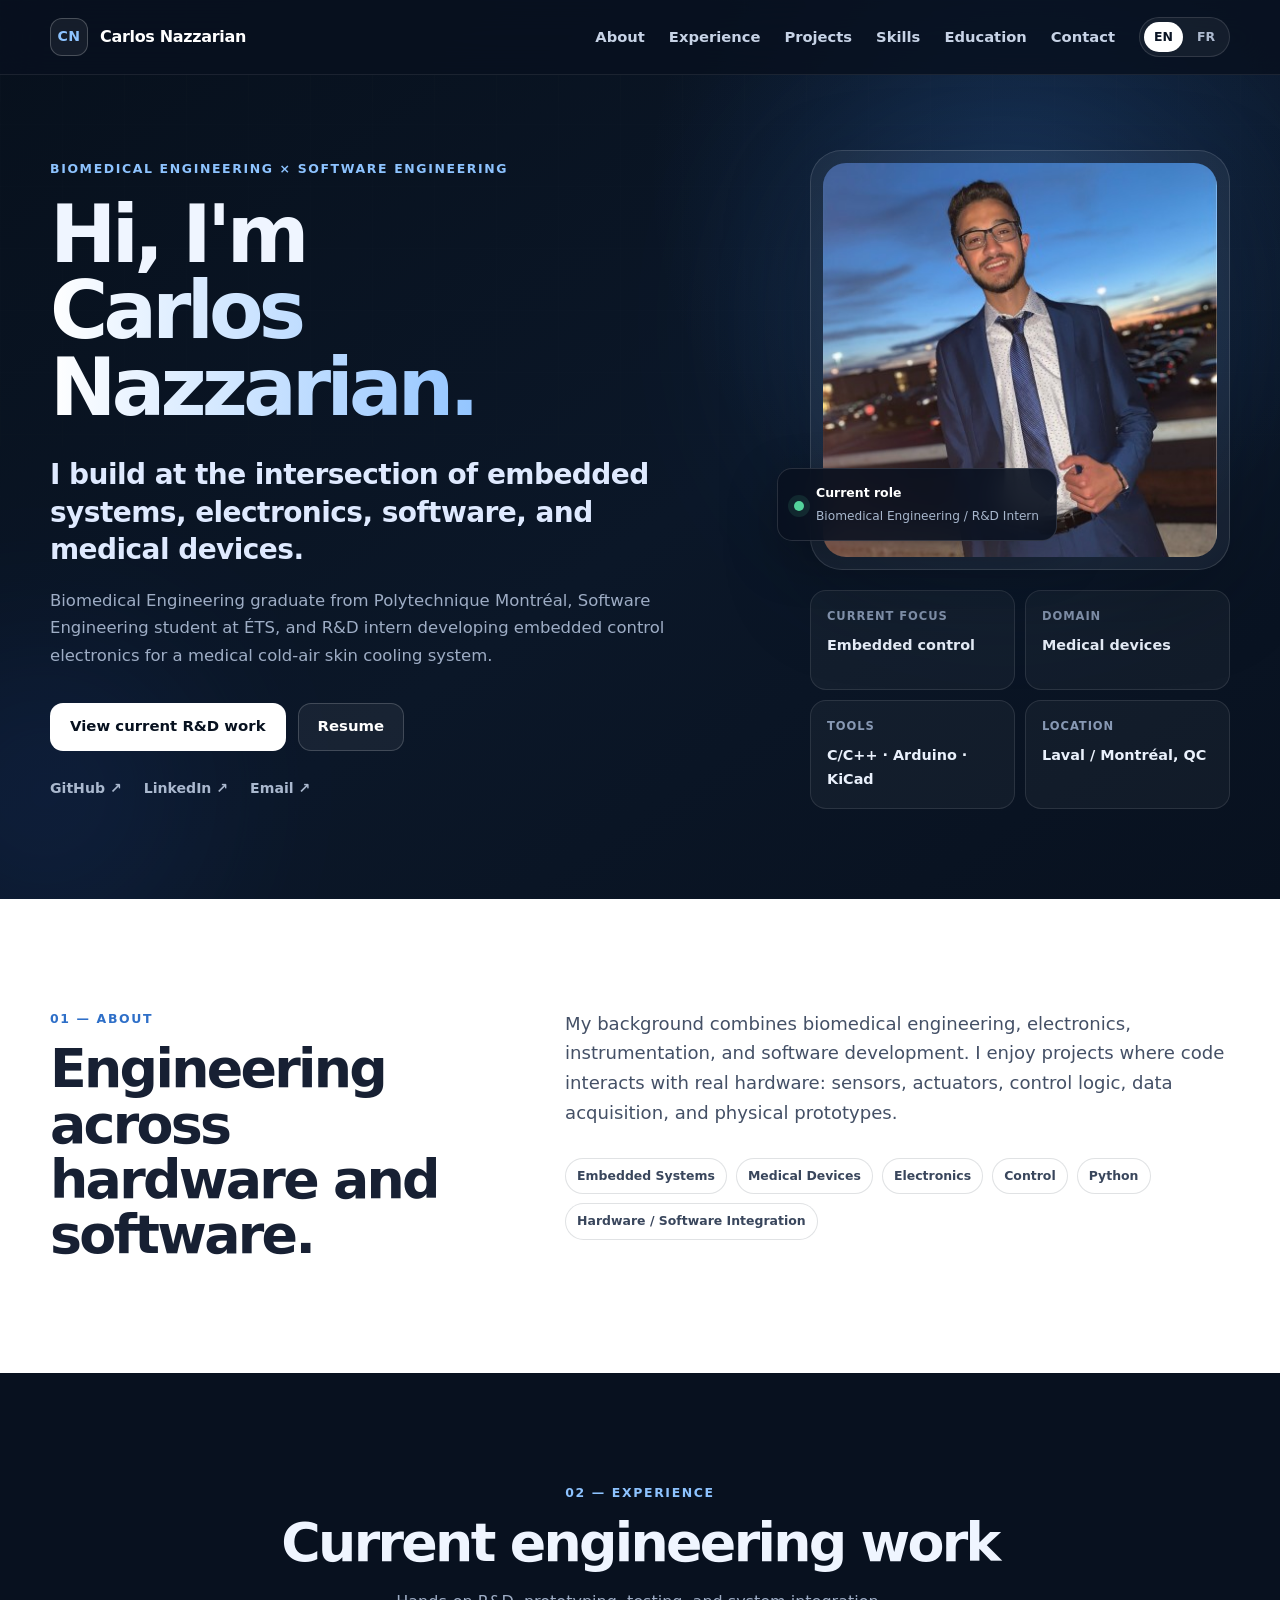
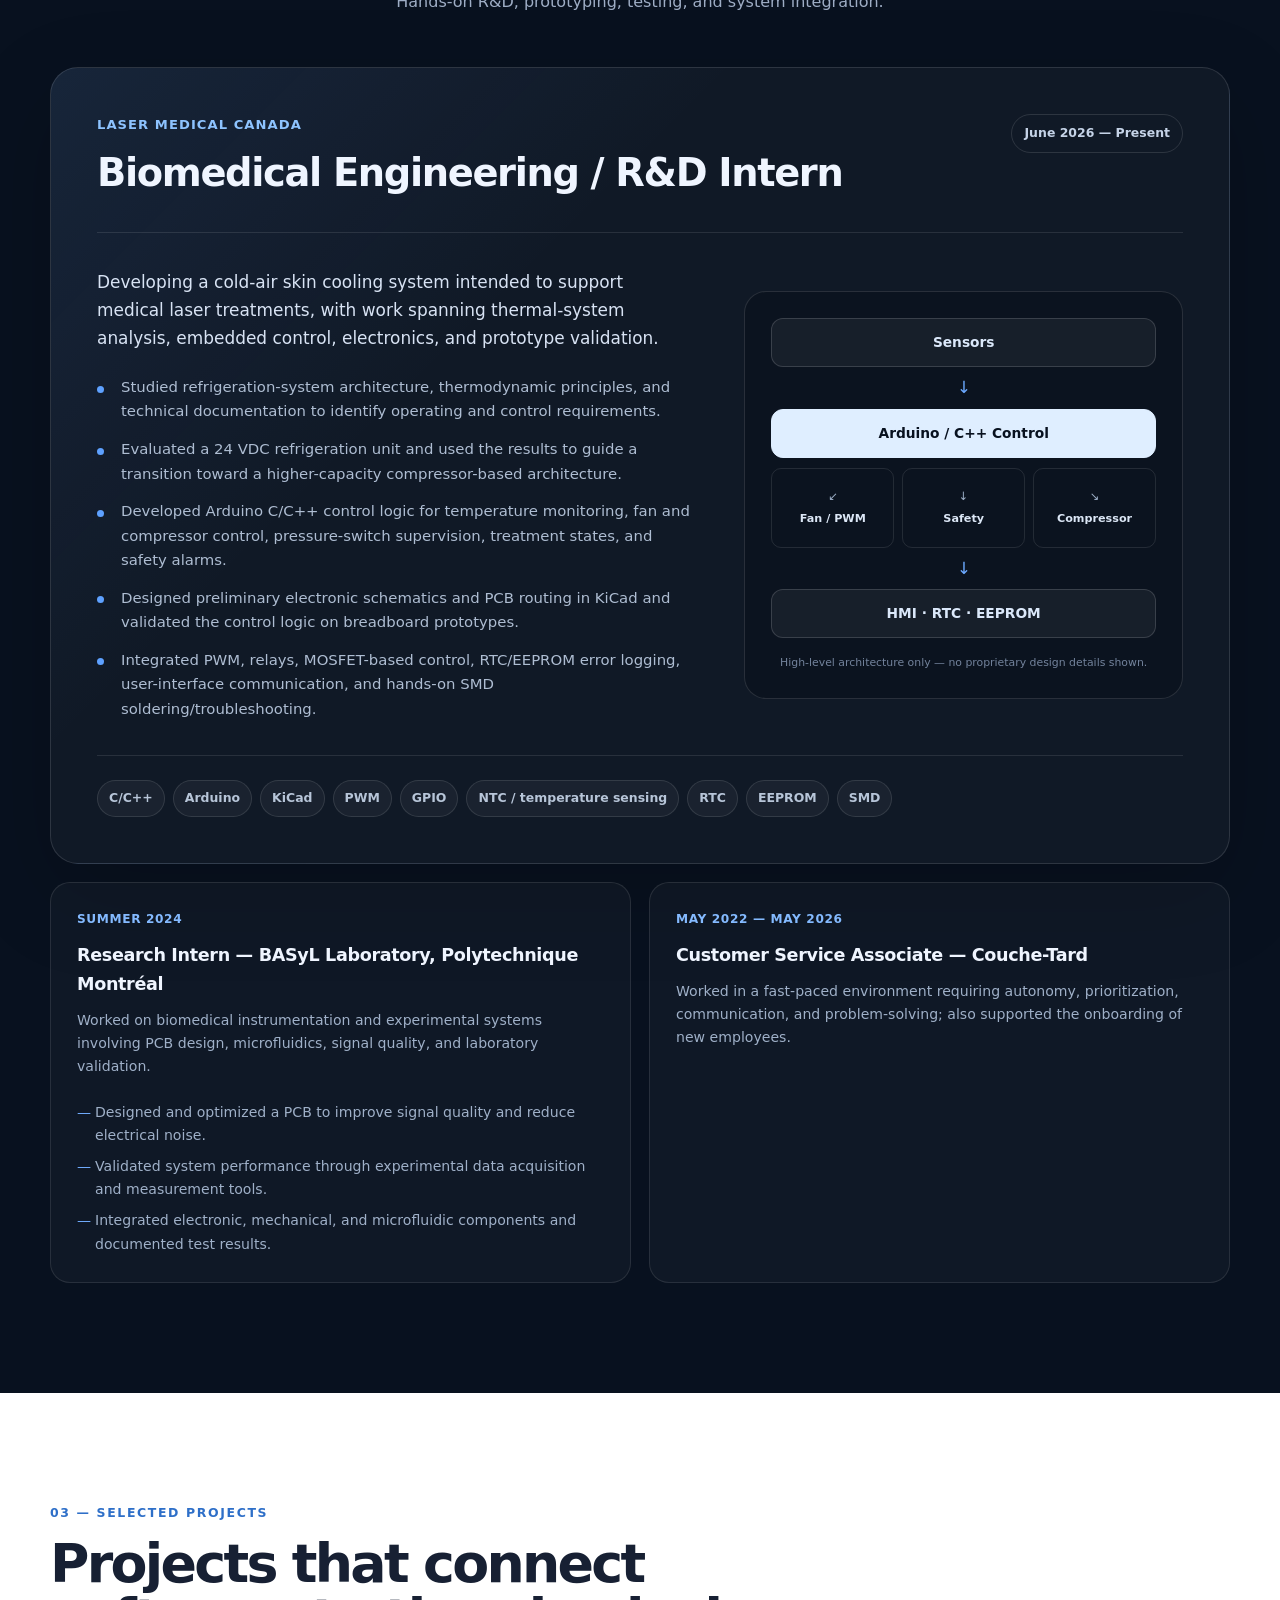
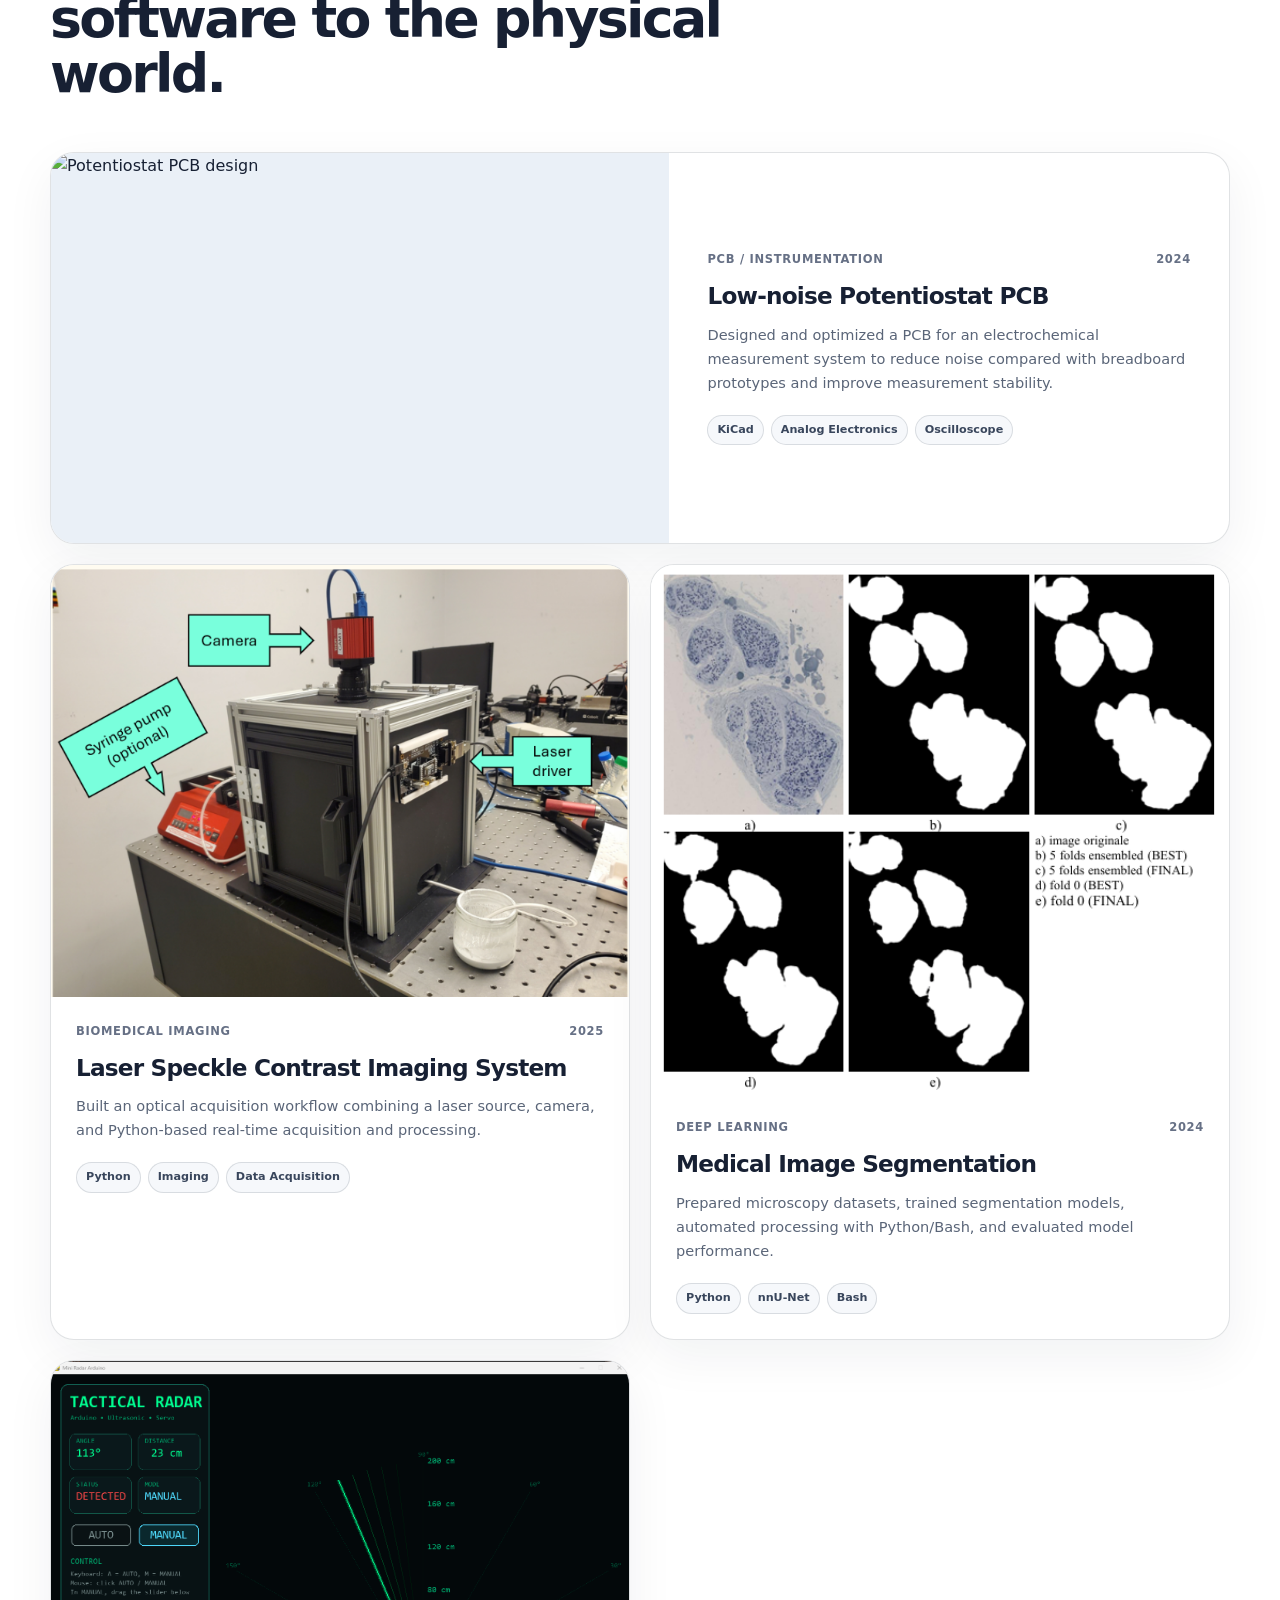
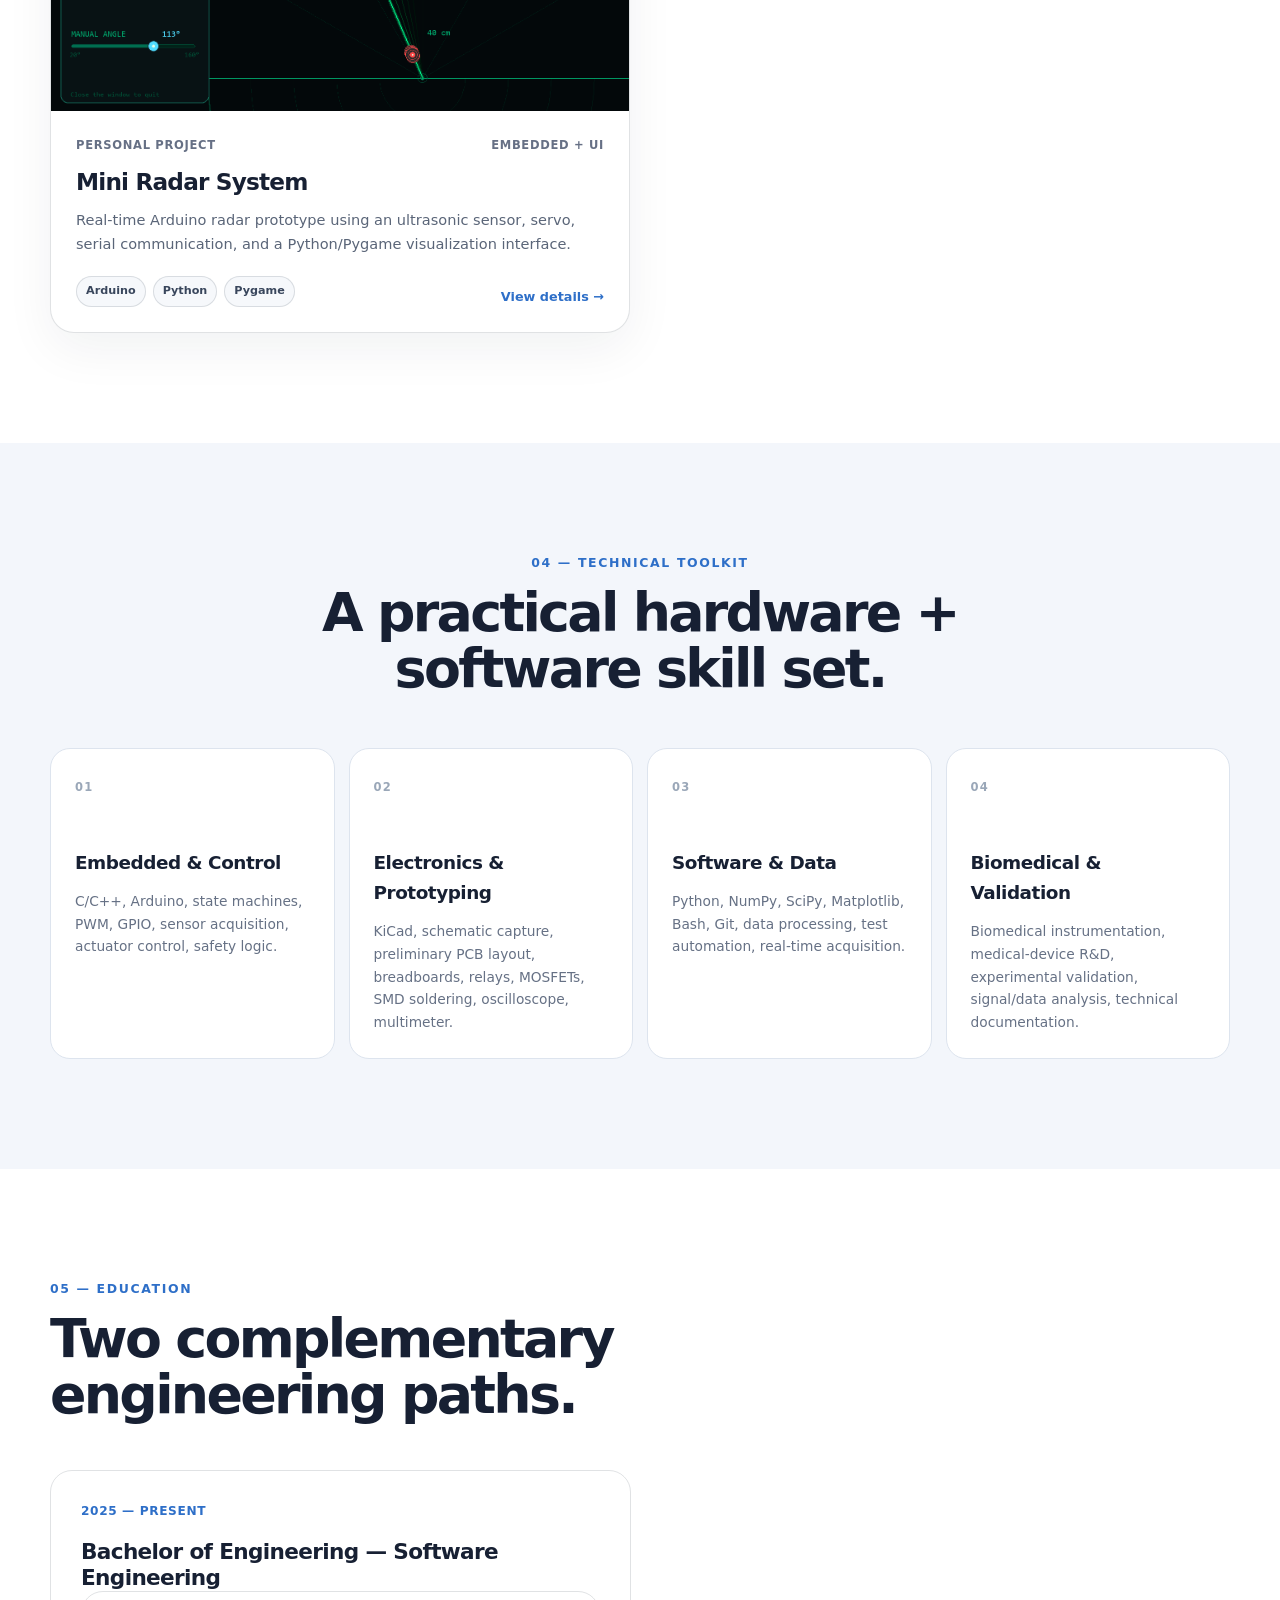
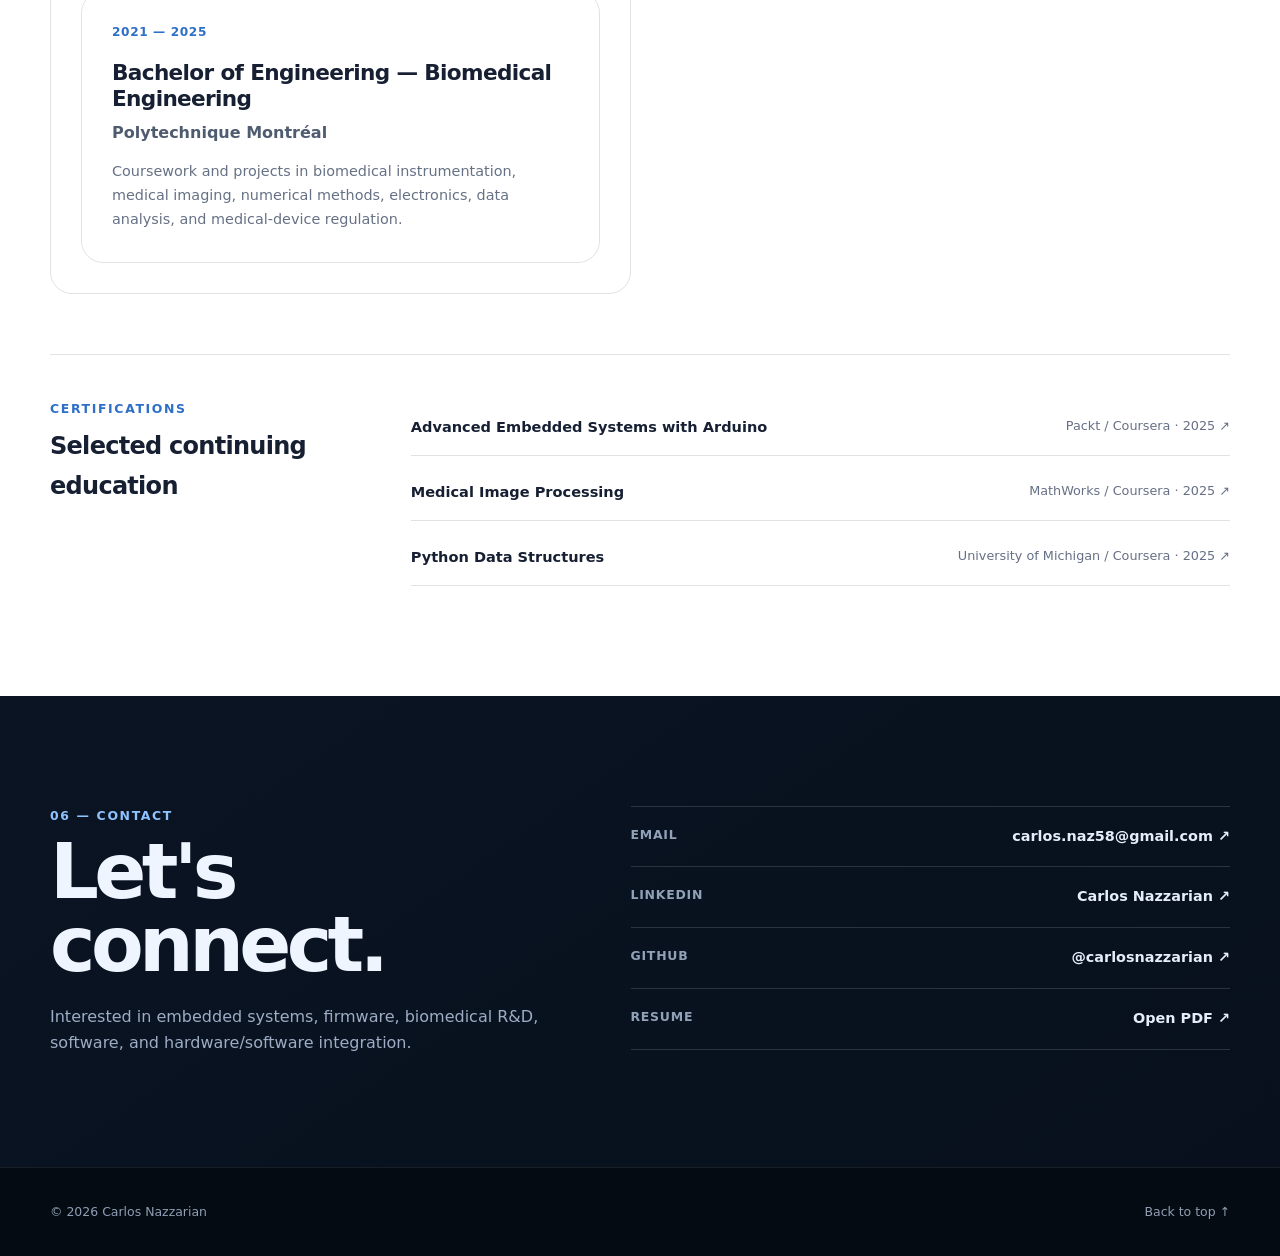
==== commit c5f10ffa: "Revise content related to education and studies Removed references to Software Engineering studies i" ====
--- a/index.html
+++ b/index.html
@@ -6,12 +6,12 @@
   <meta name="theme-color" content="#08111f" />
   <meta
     name="description"
-    content="Carlos Nazzarian — Biomedical Engineering graduate and Software Engineering student focused on embedded systems, electronics, control, software, and medical device R&D."
+    content="Carlos Nazzarian — Biomedical Engineering graduate focused on embedded systems, electronics, control, software, and medical device R&D."
   />
   <meta property="og:title" content="Carlos Nazzarian | Engineering Portfolio" />
   <meta
     property="og:description"
-    content="Biomedical Engineering × Software Engineering × Embedded Systems × Medical Device R&D"
+    content="Biomedical Engineering × Embedded Systems × Medical Device R&D"
   />
   <meta property="og:type" content="website" />
   <title>Carlos Nazzarian | Engineering Portfolio</title>
@@ -55,7 +55,7 @@
 
       <div class="container hero-grid">
         <div class="hero-copy reveal">
-          <p class="eyebrow" data-i18n="hero.eyebrow">Biomedical Engineering × Software Engineering</p>
+          <p class="eyebrow" data-i18n="hero.eyebrow">Biomedical Engineering </p>
           <h1>
             <span data-i18n="hero.intro">Hi, I'm</span>
             <span class="accent-text">Carlos Nazzarian.</span>
@@ -64,7 +64,7 @@
             I build at the intersection of embedded systems, electronics, software, and medical devices.
           </p>
           <p class="hero-description" data-i18n="hero.description">
-            Biomedical Engineering graduate from Polytechnique Montréal, Software Engineering student at ÉTS, and R&D intern developing embedded control electronics for a medical cold-air skin cooling system.
+            Biomedical Engineering graduate from Polytechnique Montréal, and R&D intern developing embedded control electronics for a medical cold-air skin cooling system.
           </p>
 
           <div class="hero-actions">
@@ -125,9 +125,6 @@
         <div class="about-copy reveal">
           <p data-i18n="about.p1">
             My background combines biomedical engineering, electronics, instrumentation, and software development. I enjoy projects where code interacts with real hardware: sensors, actuators, control logic, data acquisition, and physical prototypes.
-          </p>
-          <p data-i18n="about.p2">
-            I am currently expanding that foundation through Software Engineering studies at ÉTS while applying it in medical-device R&D at Laser Medical Canada.
           </p>
           <div class="tag-list" aria-label="Areas of interest">
             <span>Embedded Systems</span>
@@ -315,16 +312,13 @@
       <div class="container">
         <div class="section-heading reveal">
           <p class="section-kicker" data-i18n="education.kicker">05 — Education</p>
-          <h2 data-i18n="education.title">Two complementary engineering paths.</h2>
+          <h2 data-i18n="education.title">Biomedical engineering education and technical training.</h2>
         </div>
 
         <div class="education-grid">
           <article class="education-card reveal">
             <div class="education-year">2025 — <span data-i18n="common.present">Present</span></div>
-            <h3 data-i18n="education.ets.degree">Bachelor of Engineering — Software Engineering</h3>
-            <p class="school">École de technologie supérieure (ÉTS), Montréal</p>
-            <p data-i18n="education.ets.text">Current studies include software development, data structures and algorithms, software architecture, and computer networks.</p>
-          </article>
+            <h3 data-i18n="education.ets.degree">Bachelor of Engineering </h3>
 
           <article class="education-card reveal">
             <div class="education-year">2021 — 2025</div>
--- a/style.css
+++ b/style.css
@@ -1,33 +1,43 @@
 :root {
-  --bg: #0f172a;
-  --bg-soft: #111827;
-  --card: #1e293b;
-  --card-2: #243247;
-  --text: #f8fafc;
-  --muted: #cbd5e1;
-  --primary: #3b82f6;
-  --primary-hover: #2563eb;
-  --border: rgba(255, 255, 255, 0.08);
-  --shadow: 0 10px 30px rgba(0, 0, 0, 0.25);
-  --radius: 18px;
-  --max-width: 1120px;
+  --bg: #08111f;
+  --bg-2: #0d1728;
+  --surface: rgba(255, 255, 255, 0.055);
+  --surface-strong: rgba(255, 255, 255, 0.085);
+  --soft: #f3f6fb;
+  --white: #ffffff;
+  --text: #172033;
+  --text-dark: #eff5ff;
+  --muted: #667085;
+  --muted-dark: #9eadc5;
+  --line: rgba(17, 31, 52, 0.13);
+  --line-dark: rgba(255, 255, 255, 0.12);
+  --accent: #5ea1ff;
+  --accent-2: #8dc3ff;
+  --accent-dark: #2e6fc8;
+  --success: #53d39b;
+  --shadow: 0 24px 80px rgba(9, 24, 45, 0.15);
+  --radius: 24px;
+  --radius-sm: 16px;
+  --max: 1180px;
 }
 
 * {
+  box-sizing: border-box;
   margin: 0;
   padding: 0;
-  box-sizing: border-box;
 }
 
 html {
   scroll-behavior: smooth;
+  scroll-padding-top: 88px;
 }
 
 body {
-  font-family: Arial, Helvetica, sans-serif;
-  background: linear-gradient(180deg, #0f172a 0%, #111827 100%);
+  font-family: Inter, ui-sans-serif, system-ui, -apple-system, BlinkMacSystemFont, "Segoe UI", sans-serif;
   color: var(--text);
-  line-height: 1.6;
+  background: var(--white);
+  line-height: 1.65;
+  -webkit-font-smoothing: antialiased;
 }
 
 img {
@@ -40,508 +50,1087 @@
   text-decoration: none;
 }
 
+button,
+a {
+  -webkit-tap-highlight-color: transparent;
+}
+
+button {
+  font: inherit;
+}
+
 .container {
-  width: min(92%, var(--max-width));
-  margin: 0 auto;
-}
-
-.section {
-  padding: 90px 0;
-}
-
-.section-title {
-  text-align: center;
-  margin-bottom: 46px;
-}
-
-.section-title h2 {
-  font-size: 2rem;
-  margin-bottom: 10px;
-}
-
-.section-title p {
-  color: var(--muted);
-  font-size: 1rem;
-}
-
-.subsection-title {
-  margin-top: 24px;
-  margin-bottom: 10px;
-  font-size: 1.1rem;
-}
-
-/* HEADER */
-.header {
-  position: sticky;
-  top: 0;
+  width: min(calc(100% - 40px), var(--max));
+  margin-inline: auto;
+}
+
+.sr-only {
+  position: absolute;
+  width: 1px;
+  height: 1px;
+  padding: 0;
+  margin: -1px;
+  overflow: hidden;
+  clip: rect(0, 0, 0, 0);
+  white-space: nowrap;
+  border: 0;
+}
+
+.skip-link {
+  position: fixed;
+  left: 16px;
+  top: -60px;
+  z-index: 9999;
+  background: var(--white);
+  color: var(--bg);
+  padding: 10px 14px;
+  border-radius: 10px;
+  font-weight: 700;
+}
+
+.skip-link:focus {
+  top: 16px;
+}
+
+.site-header {
+  position: fixed;
+  inset: 0 0 auto;
   z-index: 1000;
-  background: rgba(15, 23, 42, 0.85);
-  backdrop-filter: blur(12px);
-  border-bottom: 1px solid var(--border);
-}
-
-.navbar {
-  min-height: 70px;
+  background: rgba(8, 17, 31, 0.82);
+  border-bottom: 1px solid rgba(255, 255, 255, 0.08);
+  backdrop-filter: blur(18px);
+}
+
+.nav {
+  min-height: 74px;
   display: flex;
   align-items: center;
   justify-content: space-between;
+  gap: 32px;
+}
+
+.brand {
+  display: inline-flex;
+  align-items: center;
+  gap: 12px;
+  color: var(--white);
+  font-weight: 750;
+  letter-spacing: -0.02em;
+}
+
+.brand-mark {
+  width: 38px;
+  height: 38px;
+  display: grid;
+  place-items: center;
+  border: 1px solid rgba(255, 255, 255, 0.22);
+  background: rgba(255, 255, 255, 0.06);
+  border-radius: 12px;
+  color: var(--accent-2);
+  font-size: 0.88rem;
+  letter-spacing: 0.04em;
+}
+
+.nav-panel {
+  display: flex;
+  align-items: center;
+  gap: 24px;
+}
+
+.nav-panel > a {
+  color: #c7d3e6;
+  font-size: 0.92rem;
+  font-weight: 600;
+  transition: color 0.2s ease;
+}
+
+.nav-panel > a:hover {
+  color: var(--white);
+}
+
+.language-switcher {
+  display: flex;
+  gap: 4px;
+  padding: 4px;
+  border: 1px solid rgba(255, 255, 255, 0.12);
+  background: rgba(255, 255, 255, 0.05);
+  border-radius: 999px;
+}
+
+.lang-btn {
+  border: 0;
+  border-radius: 999px;
+  padding: 5px 10px;
+  color: #aebbd0;
+  background: transparent;
+  font-size: 0.78rem;
+  font-weight: 800;
+  cursor: pointer;
+}
+
+.lang-btn.active {
+  color: #0a1424;
+  background: var(--white);
+}
+
+.menu-toggle {
+  display: none;
+  width: 42px;
+  height: 42px;
+  border: 1px solid rgba(255, 255, 255, 0.16);
+  background: transparent;
+  border-radius: 12px;
+  cursor: pointer;
+}
+
+.menu-toggle span:not(.sr-only) {
+  width: 18px;
+  height: 2px;
+  display: block;
+  margin: 4px auto;
+  background: var(--white);
+  border-radius: 2px;
+}
+
+.hero {
+  min-height: 780px;
   position: relative;
+  overflow: hidden;
+  color: var(--text-dark);
+  background:
+    radial-gradient(circle at 80% 20%, rgba(56, 126, 220, 0.17), transparent 30%),
+    linear-gradient(145deg, #07101c 0%, #0b1728 55%, #08111f 100%);
+  padding: 150px 0 90px;
+}
+
+.hero::before {
+  content: "";
+  position: absolute;
+  inset: 0;
+  opacity: 0.22;
+  pointer-events: none;
+  background-image:
+    linear-gradient(rgba(255,255,255,0.045) 1px, transparent 1px),
+    linear-gradient(90deg, rgba(255,255,255,0.045) 1px, transparent 1px);
+  background-size: 62px 62px;
+  mask-image: linear-gradient(to bottom, black, transparent 84%);
+}
+
+.hero-glow {
+  position: absolute;
+  border-radius: 50%;
+  filter: blur(100px);
+  opacity: 0.17;
+  pointer-events: none;
+}
+
+.hero-glow-one {
+  width: 400px;
+  height: 400px;
+  top: 120px;
+  right: 6%;
+  background: #4c9bff;
+}
+
+.hero-glow-two {
+  width: 270px;
+  height: 270px;
+  left: -90px;
+  bottom: -30px;
+  background: #2b5fd0;
+}
+
+.hero-grid {
+  position: relative;
+  z-index: 2;
+  display: grid;
+  grid-template-columns: minmax(0, 1.12fr) minmax(340px, 0.88fr);
+  gap: 74px;
+  align-items: center;
+}
+
+.eyebrow,
+.section-kicker {
+  color: var(--accent-dark);
+  font-size: 0.78rem;
+  font-weight: 850;
+  letter-spacing: 0.13em;
+  text-transform: uppercase;
+}
+
+.hero .eyebrow {
+  color: var(--accent-2);
+  margin-bottom: 18px;
+}
+
+.hero h1 {
+  max-width: 800px;
+  font-size: clamp(3.1rem, 6.2vw, 6.5rem);
+  line-height: 0.96;
+  letter-spacing: -0.06em;
+  font-weight: 820;
+}
+
+.hero h1 span {
+  display: block;
+}
+
+.accent-text {
+  background: linear-gradient(90deg, #ffffff, #91c4ff 70%);
+  -webkit-background-clip: text;
+  background-clip: text;
+  color: transparent;
+}
+
+.hero-title {
+  max-width: 760px;
+  margin-top: 30px;
+  font-size: clamp(1.25rem, 2.2vw, 1.75rem);
+  line-height: 1.35;
+  font-weight: 650;
+  color: #dfeaff;
+  letter-spacing: -0.02em;
+}
+
+.hero-description {
+  max-width: 720px;
+  margin-top: 18px;
+  color: var(--muted-dark);
+  font-size: 1.03rem;
+}
+
+.hero-actions {
+  display: flex;
+  flex-wrap: wrap;
+  gap: 12px;
+  margin-top: 34px;
+}
+
+.btn {
+  min-height: 48px;
+  display: inline-flex;
+  align-items: center;
+  justify-content: center;
+  padding: 0 19px;
+  border: 1px solid transparent;
+  border-radius: 13px;
+  font-size: 0.93rem;
+  font-weight: 800;
+  transition: transform 0.2s ease, background 0.2s ease, border 0.2s ease;
+}
+
+.btn:hover {
+  transform: translateY(-2px);
+}
+
+.btn-primary {
+  color: #07111f;
+  background: var(--white);
+}
+
+.btn-secondary {
+  color: var(--white);
+  border-color: rgba(255, 255, 255, 0.18);
+  background: rgba(255, 255, 255, 0.055);
+}
+
+.btn-secondary:hover {
+  background: rgba(255, 255, 255, 0.1);
+}
+
+.social-row {
+  display: flex;
+  flex-wrap: wrap;
+  gap: 22px;
+  margin-top: 26px;
+  color: #aab8ce;
+  font-size: 0.88rem;
+  font-weight: 700;
+}
+
+.social-row a:hover {
+  color: var(--white);
+}
+
+.hero-side {
+  display: grid;
   gap: 20px;
 }
 
-.logo {
-  font-size: 1.2rem;
-  font-weight: bold;
-  color: white;
-  white-space: nowrap;
-}
-
-.nav-right {
+.profile-shell {
+  position: relative;
+  width: min(100%, 420px);
+  margin-left: auto;
+  padding: 12px;
+  border: 1px solid rgba(255, 255, 255, 0.13);
+  background: rgba(255, 255, 255, 0.05);
+  border-radius: 32px;
+  box-shadow: 0 28px 90px rgba(0, 0, 0, 0.24);
+}
+
+.profile-image-wrap {
+  overflow: hidden;
+  aspect-ratio: 1 / 1;
+  border-radius: 23px;
+  background: #121f33;
+}
+
+.profile-image {
+  width: 100%;
+  height: 100%;
+  object-fit: cover;
+}
+
+.availability-card {
+  position: absolute;
+  left: -34px;
+  bottom: 28px;
+  width: min(280px, calc(100% - 20px));
   display: flex;
   align-items: center;
+  gap: 12px;
+  padding: 14px 16px;
+  border: 1px solid rgba(255, 255, 255, 0.13);
+  background: rgba(8, 17, 31, 0.88);
+  backdrop-filter: blur(16px);
+  border-radius: 15px;
+  box-shadow: 0 16px 50px rgba(0, 0, 0, 0.25);
+}
+
+.status-dot {
+  flex: 0 0 auto;
+  width: 10px;
+  height: 10px;
+  border-radius: 50%;
+  background: var(--success);
+  box-shadow: 0 0 0 6px rgba(83, 211, 155, 0.12);
+}
+
+.availability-card strong,
+.availability-card span {
+  display: block;
+}
+
+.availability-card strong {
+  font-size: 0.78rem;
+  color: var(--white);
+}
+
+.availability-card span {
+  margin-top: 2px;
+  font-size: 0.76rem;
+  color: #a8b7cd;
+}
+
+.focus-grid {
+  width: min(100%, 420px);
+  margin-left: auto;
+  display: grid;
+  grid-template-columns: 1fr 1fr;
   gap: 10px;
 }
 
-.language-switcher {
-  display: flex;
-  gap: 6px;
+.focus-card {
+  min-height: 100px;
+  padding: 16px;
+  border: 1px solid rgba(255, 255, 255, 0.1);
+  background: rgba(255, 255, 255, 0.04);
+  border-radius: 16px;
+}
+
+.focus-card span,
+.focus-card strong {
+  display: block;
+}
+
+.focus-label {
+  color: #8899b4;
+  font-size: 0.72rem;
+  font-weight: 700;
+  text-transform: uppercase;
+  letter-spacing: 0.08em;
+}
+
+.focus-card strong {
+  margin-top: 8px;
+  color: #eaf1fc;
+  font-size: 0.9rem;
+}
+
+.section {
+  padding: 110px 0;
+}
+
+.section-dark {
+  color: var(--text-dark);
+  background: var(--bg);
+}
+
+.section-soft {
+  background: var(--soft);
+}
+
+.two-col-section {
+  display: grid;
+  grid-template-columns: 0.78fr 1.22fr;
+  gap: 90px;
+}
+
+.section-heading h2 {
+  max-width: 760px;
+  margin-top: 12px;
+  font-size: clamp(2.2rem, 4.2vw, 4.35rem);
+  line-height: 1.03;
+  letter-spacing: -0.05em;
+}
+
+.section-heading.centered {
+  max-width: 850px;
+  margin: 0 auto 52px;
+  text-align: center;
+}
+
+.section-heading.centered h2 {
+  margin-inline: auto;
+}
+
+.section-heading.centered > p:last-child {
+  margin: 18px auto 0;
+  max-width: 650px;
+  color: var(--muted-dark);
+}
+
+.section-dark .section-kicker {
+  color: var(--accent-2);
+}
+
+.about-copy {
+  max-width: 760px;
+}
+
+.about-copy > p {
+  color: #445066;
+  font-size: 1.13rem;
+}
+
+.about-copy > p + p {
+  margin-top: 18px;
+}
+
+.tag-list {
+  display: flex;
+  flex-wrap: wrap;
+  gap: 9px;
+  margin-top: 30px;
+}
+
+.tag-list span,
+.chip-row span,
+.tech-strip span {
+  border: 1px solid var(--line);
+  background: #fff;
+  border-radius: 999px;
+  padding: 7px 11px;
+  font-size: 0.78rem;
+  font-weight: 720;
+  color: #39465c;
+}
+
+.featured-experience {
+  padding: clamp(26px, 4vw, 46px);
+  border: 1px solid rgba(255, 255, 255, 0.12);
+  background:
+    linear-gradient(135deg, rgba(89, 158, 255, 0.09), transparent 35%),
+    rgba(255, 255, 255, 0.035);
+  border-radius: 28px;
+  box-shadow: 0 30px 90px rgba(0, 0, 0, 0.18);
+}
+
+.featured-topline {
+  display: flex;
+  justify-content: space-between;
+  align-items: flex-start;
+  gap: 24px;
+  padding-bottom: 28px;
+  border-bottom: 1px solid rgba(255, 255, 255, 0.1);
+}
+
+.company {
+  margin-bottom: 5px;
+  color: var(--accent-2);
+  font-size: 0.82rem;
+  font-weight: 850;
+  letter-spacing: 0.08em;
+  text-transform: uppercase;
+}
+
+.featured-topline h3 {
+  font-size: clamp(1.65rem, 3vw, 2.5rem);
+  letter-spacing: -0.035em;
+}
+
+.date-badge {
+  flex: 0 0 auto;
+  padding: 8px 12px;
+  border: 1px solid rgba(255, 255, 255, 0.12);
+  border-radius: 999px;
+  color: #c5d3e7;
+  font-size: 0.78rem;
+  font-weight: 750;
+}
+
+.featured-grid {
+  display: grid;
+  grid-template-columns: minmax(0, 1.15fr) minmax(310px, 0.85fr);
+  gap: 54px;
+  margin-top: 36px;
   align-items: center;
-  margin-right: 8px;
-}
-
-.lang-btn {
-  border: 1px solid var(--border);
-  background: transparent;
-  color: var(--muted);
-  border-radius: 999px;
-  padding: 6px 10px;
-  cursor: pointer;
-  font-weight: bold;
-  transition: 0.25s ease;
-  font-size: 0.8rem;
-}
-
-.lang-btn:hover,
-.lang-btn.active {
-  background: rgba(59, 130, 246, 0.2);
-  color: white;
-  border-color: rgba(59, 130, 246, 0.5);
-}
-
-.nav-links {
-  display: flex;
+}
+
+.lead {
+  color: #d8e3f4;
+  font-size: 1.06rem;
+}
+
+.clean-list,
+.compact-list {
+  margin-top: 22px;
   list-style: none;
-  gap: 26px;
-  align-items: center;
-  transition: all 0.3s ease;
-}
-
-.nav-links a {
-  color: var(--muted);
-  transition: 0.25s ease;
+}
+
+.clean-list li {
   position: relative;
-  font-weight: 500;
-  white-space: nowrap;
-}
-
-.nav-links a::after {
+  padding-left: 24px;
+  margin-top: 13px;
+  color: #aebdd2;
+  font-size: 0.93rem;
+}
+
+.clean-list li::before {
   content: "";
   position: absolute;
   left: 0;
-  bottom: -5px;
-  width: 0%;
-  height: 2px;
-  background: var(--primary);
-  transition: 0.25s ease;
-}
-
-.nav-links a:hover {
-  color: white;
-}
-
-.nav-links a:hover::after {
-  width: 100%;
-}
-
-.nav-links a.active {
-  color: white;
-}
-
-.nav-links a.active::after {
-  width: 100%;
-}
-
-.nav-cv {
-  background: var(--primary);
-  color: white !important;
-  padding: 9px 16px;
-  border-radius: 999px;
-  font-weight: bold;
-  transition: 0.25s ease;
-}
-
-.nav-cv:hover {
-  background: var(--primary-hover);
-}
-
-.menu-toggle {
-  display: none;
-  background: none;
-  border: none;
-  color: white;
-  font-size: 1.9rem;
-  cursor: pointer;
-}
-
-/* HERO */
-.hero {
-  padding-top: 120px;
-}
-
-.hero-content {
-  display: grid;
-  grid-template-columns: 1.15fr 0.85fr;
-  gap: 40px;
-  align-items: center;
-}
-
-.hero-tag {
-  display: inline-block;
-  background: rgba(59, 130, 246, 0.18);
-  color: #93c5fd;
-  padding: 8px 14px;
-  border-radius: 999px;
-  font-size: 0.95rem;
-  margin-bottom: 20px;
-}
-
-.hero-text h1 {
-  font-size: 3rem;
-  line-height: 1.2;
-  margin-bottom: 20px;
-}
-
-.hero-text h1 span {
-  color: #60a5fa;
-}
-
-.hero-description {
-  color: var(--muted);
+  top: 0.72em;
+  width: 7px;
+  height: 7px;
+  border-radius: 50%;
+  background: var(--accent);
+}
+
+.system-card {
+  padding: 26px;
+  border: 1px solid rgba(255, 255, 255, 0.12);
+  background: rgba(5, 12, 22, 0.42);
+  border-radius: 22px;
+  text-align: center;
+}
+
+.system-chip {
+  padding: 12px 14px;
+  border: 1px solid rgba(255, 255, 255, 0.15);
+  background: rgba(255, 255, 255, 0.05);
+  border-radius: 12px;
+  color: #dbe8fa;
+  font-weight: 800;
+  font-size: 0.86rem;
+}
+
+.system-chip-main {
+  color: #08111f;
+  background: #dfeeff;
+  border-color: #dfeeff;
+}
+
+.system-arrow {
+  padding: 7px 0;
+  color: #6ca9ff;
   font-size: 1.05rem;
-  max-width: 700px;
-  margin-bottom: 28px;
-}
-
-.hero-buttons {
-  display: flex;
-  gap: 15px;
+}
+
+.system-split {
+  display: grid;
+  grid-template-columns: repeat(3, 1fr);
+  gap: 8px;
+  margin-top: 10px;
+}
+
+.system-split div {
+  min-height: 80px;
+  padding: 10px 6px;
+  display: grid;
+  place-content: center;
+  border: 1px solid rgba(255, 255, 255, 0.1);
+  border-radius: 10px;
+  color: #9eb0c8;
+  font-size: 0.72rem;
+}
+
+.system-split span,
+.system-split strong {
+  display: block;
+}
+
+.system-split strong {
+  margin-top: 4px;
+  color: #dce7f6;
+  font-size: 0.7rem;
+}
+
+.system-card > p {
+  margin-top: 16px;
+  color: #73839c;
+  font-size: 0.68rem;
+}
+
+.tech-strip {
+  display: flex;
   flex-wrap: wrap;
-}
-
-.btn {
-  display: inline-block;
-  padding: 14px 22px;
-  border-radius: 12px;
-  font-weight: bold;
-  transition: 0.25s ease;
-}
-
-.btn-primary {
-  background: var(--primary);
-  color: white;
-}
-
-.btn-primary:hover {
-  background: var(--primary-hover);
-}
-
-.btn-secondary {
-  border: 1px solid var(--border);
-  background: transparent;
-  color: white;
-}
-
-.btn-secondary:hover {
-  background: rgba(255, 255, 255, 0.06);
-}
-
-.hero-image {
-  display: flex;
-  justify-content: center;
-}
-
-.hero-image img {
-  width: 320px;
-  height: 320px;
-  object-fit: cover;
-  border-radius: 24px;
-  border: 2px solid rgba(255, 255, 255, 0.08);
+  gap: 8px;
+  margin-top: 34px;
+  padding-top: 24px;
+  border-top: 1px solid rgba(255, 255, 255, 0.1);
+}
+
+.tech-strip span {
+  border-color: rgba(255, 255, 255, 0.11);
+  background: rgba(255, 255, 255, 0.045);
+  color: #b7c5d8;
+}
+
+.timeline {
+  display: grid;
+  grid-template-columns: 1fr 1fr;
+  gap: 18px;
+  margin-top: 18px;
+}
+
+.timeline-card {
+  padding: 26px;
+  border: 1px solid rgba(255, 255, 255, 0.1);
+  background: rgba(255, 255, 255, 0.03);
+  border-radius: 20px;
+}
+
+.timeline-date {
+  margin-bottom: 12px;
+  color: #84baff;
+  font-size: 0.76rem;
+  font-weight: 820;
+  letter-spacing: 0.05em;
+  text-transform: uppercase;
+}
+
+.timeline-card h3 {
+  font-size: 1.1rem;
+  letter-spacing: -0.02em;
+}
+
+.timeline-card p,
+.compact-list li {
+  color: #9fb0c8;
+  font-size: 0.88rem;
+}
+
+.timeline-card p {
+  margin-top: 10px;
+}
+
+.compact-list li {
+  position: relative;
+  padding-left: 18px;
+  margin-top: 8px;
+}
+
+.compact-list li::before {
+  content: "—";
+  position: absolute;
+  left: 0;
+  color: #6ea9fa;
+}
+
+.project-grid {
+  display: grid;
+  grid-template-columns: repeat(2, 1fr);
+  gap: 20px;
+  margin-top: 50px;
+}
+
+.project-card {
+  overflow: hidden;
+  border: 1px solid var(--line);
+  background: #fff;
+  border-radius: var(--radius);
+  box-shadow: 0 16px 50px rgba(23, 32, 51, 0.06);
+  transition: transform 0.25s ease, box-shadow 0.25s ease;
+}
+
+.project-card:hover {
+  transform: translateY(-5px);
   box-shadow: var(--shadow);
 }
 
-/* CARDS */
-.about-card,
-.contact-card,
-.skill-group-card,
-.timeline-content {
-  background: var(--card);
-  border: 1px solid var(--border);
-  padding: 28px;
-  border-radius: var(--radius);
-  box-shadow: var(--shadow);
-}
-
-.about-card p,
-.contact-card p,
-.skill-group-card p,
-.timeline-content p {
-  color: var(--muted);
-  margin-bottom: 14px;
-  font-size: 1rem;
-}
-
-.about-card p:last-child,
-.contact-card p:last-child,
-.timeline-content p:last-child {
-  margin-bottom: 0;
-}
-
-.contact-card a {
-  color: #93c5fd;
-}
-
-.contact-card a:hover {
-  text-decoration: underline;
-}
-
-.education-list,
-.highlight-list {
-  margin-top: 10px;
-  padding-left: 20px;
-  color: var(--muted);
-}
-
-.education-list li,
-.highlight-list li {
-  margin-bottom: 10px;
-}
-.education-list a {
-  color: #93c5fd;
-  transition: 0.2s;
-}
-
-.education-list a:hover {
-  text-decoration: underline;
-}
-
-/* PROJECTS */
-.projects-grid {
-  display: grid;
-  grid-template-columns: repeat(2, 1fr);
-  gap: 24px;
-}
-
-.project-card {
-  background: var(--card);
-  border: 1px solid var(--border);
-  border-radius: var(--radius);
+.project-card-large {
+  grid-column: span 2;
+  display: grid;
+  grid-template-columns: minmax(0, 1.05fr) minmax(0, 0.95fr);
+}
+
+.project-image-wrap {
+  min-height: 280px;
   overflow: hidden;
-  box-shadow: var(--shadow);
-  transition: transform 0.25s ease;
-}
-
-.project-card:hover {
-  transform: translateY(-6px);
+  background: #eaf0f7;
+}
+
+.project-card-large .project-image-wrap {
+  min-height: 390px;
 }
 
 .project-image {
   width: 100%;
-  height: 220px;
+  height: 100%;
   object-fit: cover;
-}
-
-.project-content {
-  padding: 22px;
-}
-
-.project-content h3 {
-  margin-bottom: 12px;
-  font-size: 1.2rem;
-}
-
-.project-content p {
+  transition: transform 0.35s ease;
+}
+
+.project-card:hover .project-image {
+  transform: scale(1.025);
+}
+
+.project-body {
+  padding: 25px;
+}
+
+.project-card-large .project-body {
+  padding: 38px;
+  display: flex;
+  flex-direction: column;
+  justify-content: center;
+}
+
+.project-meta {
+  display: flex;
+  justify-content: space-between;
+  gap: 12px;
   color: var(--muted);
-  margin-bottom: 12px;
-}
-
-.project-list {
+  font-size: 0.72rem;
+  font-weight: 800;
+  letter-spacing: 0.06em;
+  text-transform: uppercase;
+}
+
+.project-body h3 {
+  margin-top: 14px;
+  font-size: 1.45rem;
+  line-height: 1.15;
+  letter-spacing: -0.035em;
+}
+
+.project-body p {
+  margin-top: 13px;
+  color: #5a6578;
+  font-size: 0.91rem;
+}
+
+.chip-row {
+  display: flex;
+  flex-wrap: wrap;
+  gap: 7px;
+  margin-top: 20px;
+}
+
+.chip-row span {
+  padding: 5px 9px;
+  background: #f6f8fb;
+  font-size: 0.7rem;
+}
+
+.project-footer {
+  display: flex;
+  justify-content: space-between;
+  align-items: flex-end;
+  gap: 16px;
+}
+
+.text-link {
+  flex: 0 0 auto;
+  color: var(--accent-dark);
+  font-size: 0.8rem;
+  font-weight: 800;
+}
+
+.skills-grid {
+  display: grid;
+  grid-template-columns: repeat(4, 1fr);
+  gap: 14px;
+  margin-top: 48px;
+}
+
+.skill-card {
+  min-height: 250px;
+  padding: 24px;
+  border: 1px solid #dde4ee;
+  background: #fff;
+  border-radius: 20px;
+}
+
+.skill-number {
+  color: #9aa7b8;
+  font-size: 0.72rem;
+  font-weight: 850;
+  letter-spacing: 0.1em;
+}
+
+.skill-card h3 {
+  margin-top: 48px;
+  font-size: 1.15rem;
+  letter-spacing: -0.025em;
+}
+
+.skill-card p {
+  margin-top: 12px;
+  color: #667185;
+  font-size: 0.86rem;
+}
+
+.education-grid {
+  display: grid;
+  grid-template-columns: 1fr 1fr;
+  gap: 18px;
+  margin-top: 48px;
+}
+
+.education-card {
+  padding: 30px;
+  border: 1px solid var(--line);
+  border-radius: 22px;
+}
+
+.education-year {
+  color: var(--accent-dark);
+  font-size: 0.76rem;
+  font-weight: 850;
+  letter-spacing: 0.05em;
+  text-transform: uppercase;
+}
+
+.education-card h3 {
+  margin-top: 18px;
+  font-size: 1.35rem;
+  line-height: 1.2;
+  letter-spacing: -0.03em;
+}
+
+.school {
+  margin-top: 8px;
+  color: #4f5c70;
+  font-weight: 750;
+}
+
+.education-card > p:last-child {
+  margin-top: 14px;
+  color: #667185;
+  font-size: 0.9rem;
+}
+
+.certifications {
+  display: grid;
+  grid-template-columns: 0.55fr 1.45fr;
+  gap: 50px;
+  align-items: start;
+  margin-top: 60px;
+  padding-top: 44px;
+  border-top: 1px solid var(--line);
+}
+
+.certifications h3 {
+  margin-top: 8px;
+  font-size: 1.5rem;
+  letter-spacing: -0.03em;
+}
+
+.cert-list {
+  display: grid;
+  gap: 8px;
+}
+
+.cert-list a {
+  display: flex;
+  justify-content: space-between;
+  gap: 24px;
+  padding: 16px 0;
+  border-bottom: 1px solid var(--line);
+}
+
+.cert-list strong {
+  font-size: 0.91rem;
+}
+
+.cert-list span {
   color: var(--muted);
-  padding-left: 20px;
-  margin-bottom: 14px;
-}
-
-.project-list li {
-  margin-bottom: 8px;
-}
-
-.project-tech {
-  font-size: 0.95rem;
-}
-
-/* SKILLS */
-.skills-grid,
-.expertise-grid {
-  display: grid;
-  grid-template-columns: repeat(4, 1fr);
-  gap: 18px;
-}
-
-.skill-box {
-  background: var(--card-2);
-  border: 1px solid var(--border);
-  padding: 18px;
-  text-align: center;
-  border-radius: 14px;
-  color: white;
-  font-weight: bold;
-  box-shadow: var(--shadow);
+  font-size: 0.8rem;
+  text-align: right;
+}
+
+.contact-section {
+  color: var(--text-dark);
+  background: linear-gradient(145deg, #0a1423, #07101c);
+}
+
+.contact-grid {
+  display: grid;
+  grid-template-columns: 0.9fr 1.1fr;
+  gap: 90px;
+  align-items: start;
+}
+
+.contact-section .section-kicker {
+  color: var(--accent-2);
+}
+
+.contact-section h2 {
+  margin-top: 10px;
+  font-size: clamp(3rem, 6vw, 6.5rem);
+  line-height: 0.95;
+  letter-spacing: -0.06em;
+}
+
+.contact-section > .container > div:first-child > p:last-child,
+.contact-grid > div:first-child > p:last-child {
+  max-width: 520px;
+  margin-top: 22px;
+  color: var(--muted-dark);
+}
+
+.contact-links {
+  border-top: 1px solid rgba(255, 255, 255, 0.14);
+}
+
+.contact-links a {
+  display: flex;
+  justify-content: space-between;
+  gap: 20px;
+  padding: 18px 0;
+  border-bottom: 1px solid rgba(255, 255, 255, 0.14);
+}
+
+.contact-links span {
+  color: #91a1b8;
+  font-size: 0.78rem;
+  font-weight: 750;
+  text-transform: uppercase;
+  letter-spacing: 0.06em;
+}
+
+.contact-links strong {
+  color: #e5edf9;
+  font-size: 0.9rem;
+  text-align: right;
+}
+
+.footer {
+  color: #8f9eb4;
+  background: #050b13;
+  border-top: 1px solid rgba(255, 255, 255, 0.08);
+}
+
+.footer-inner {
   min-height: 88px;
   display: flex;
+  justify-content: space-between;
   align-items: center;
-  justify-content: center;
-}
-
-.skills-groups {
-  display: grid;
-  grid-template-columns: repeat(2, 1fr);
-  gap: 22px;
-}
-
-.skill-group-card h3 {
-  margin-bottom: 10px;
-  font-size: 1.1rem;
-}
-
-/* TIMELINE */
-.timeline {
-  display: grid;
   gap: 24px;
-}
-
-.timeline-item {
-  display: grid;
-  grid-template-columns: 180px 1fr;
-  gap: 20px;
-  align-items: start;
-}
-
-.timeline-date {
-  color: #93c5fd;
-  font-weight: bold;
-  padding-top: 8px;
-}
-
-.timeline-content h3 {
-  margin-bottom: 10px;
-}
-
-.timeline-content ul {
-  color: var(--muted);
-  padding-left: 20px;
-  margin-top: 10px;
-}
-
-.timeline-content li {
-  margin-bottom: 8px;
-}
-
-/* FOOTER */
-.footer {
-  border-top: 1px solid var(--border);
-  padding: 25px 0;
-  text-align: center;
-  color: var(--muted);
-  font-size: 0.95rem;
-}
-
-/* RESPONSIVE */
+  font-size: 0.78rem;
+}
+
+.footer a:hover {
+  color: var(--white);
+}
+
+.reveal {
+  opacity: 0;
+  transform: translateY(18px);
+  transition: opacity 0.65s ease, transform 0.65s ease;
+}
+
+.reveal.visible {
+  opacity: 1;
+  transform: none;
+}
+
+@media (prefers-reduced-motion: reduce) {
+  html { scroll-behavior: auto; }
+  .reveal { opacity: 1; transform: none; transition: none; }
+  .project-card, .project-image, .btn { transition: none; }
+}
+
 @media (max-width: 1050px) {
-  .skills-grid,
-  .expertise-grid {
-    grid-template-columns: repeat(2, 1fr);
-  }
-
-  .skills-groups {
-    grid-template-columns: 1fr;
-  }
-}
-
-@media (max-width: 900px) {
-  .hero-content,
-  .projects-grid {
-    grid-template-columns: 1fr;
-  }
-
-  .timeline-item {
-    grid-template-columns: 1fr;
-  }
-
-  .timeline-date {
-    padding-top: 0;
-  }
-
-  .hero-text h1 {
-    font-size: 2.3rem;
-  }
-
-  .hero-image img {
-    width: 260px;
-    height: 260px;
-  }
-
-  .menu-toggle {
-    display: block;
-  }
-
-  .nav-links {
+  .nav-panel { gap: 16px; }
+  .nav-panel > a { font-size: 0.86rem; }
+  .brand-name { display: none; }
+  .hero-grid { grid-template-columns: 1fr 0.8fr; gap: 42px; }
+  .skills-grid { grid-template-columns: repeat(2, 1fr); }
+}
+
+@media (max-width: 860px) {
+  .menu-toggle { display: block; }
+  .brand-name { display: inline; }
+  .nav-panel {
     position: absolute;
-    top: 76px;
-    right: 0;
-    background: #0f172a;
-    border: 1px solid var(--border);
-    border-radius: 14px;
-    width: min(280px, 92vw);
-    padding: 20px;
-    flex-direction: column;
-    align-items: flex-start;
+    left: 20px;
+    right: 20px;
+    top: calc(100% + 10px);
     display: none;
-  }
-
-  .nav-links.active {
-    display: flex;
-  }
-}
-
-@media (max-width: 600px) {
-  .section {
-    padding: 72px 0;
-  }
-
-  .skills-grid,
-  .expertise-grid {
-    grid-template-columns: 1fr;
-  }
-
-  .hero-buttons {
     flex-direction: column;
     align-items: stretch;
+    gap: 0;
+    padding: 12px;
+    border: 1px solid rgba(255, 255, 255, 0.12);
+    background: rgba(8, 17, 31, 0.97);
+    border-radius: 18px;
+    box-shadow: 0 24px 70px rgba(0,0,0,0.3);
   }
-
-  .btn {
-    text-align: center;
-  }
-
-  .section-title h2 {
-    font-size: 1.7rem;
-  }
-}
+  .nav-panel.open { display: flex; }
+  .nav-panel > a { padding: 11px 10px; }
+  .language-switcher { margin-top: 8px; align-self: flex-start; }
+
+  .hero { padding-top: 125px; min-height: auto; }
+  .hero-grid { grid-template-columns: 1fr; }
+  .hero-side { max-width: 560px; }
+  .profile-shell, .focus-grid { margin-left: 0; }
+  .profile-shell { width: min(80%, 420px); }
+
+  .two-col-section,
+  .featured-grid,
+  .contact-grid,
+  .certifications { grid-template-columns: 1fr; gap: 36px; }
+
+  .timeline,
+  .education-grid { grid-template-columns: 1fr; }
+  .project-card-large { grid-column: auto; grid-template-columns: 1fr; }
+  .project-card-large .project-image-wrap { min-height: 300px; }
+}
+
+@media (max-width: 650px) {
+  .container { width: min(calc(100% - 28px), var(--max)); }
+  .section { padding: 82px 0; }
+  .hero { padding-bottom: 70px; }
+  .hero h1 { font-size: clamp(3rem, 16vw, 5.1rem); }
+  .hero-title { font-size: 1.16rem; }
+  .profile-shell { width: min(92%, 390px); margin-top: 14px; }
+  .availability-card { left: 12px; right: 12px; bottom: 12px; width: auto; }
+  .focus-grid { grid-template-columns: 1fr 1fr; }
+  .featured-topline { flex-direction: column; }
+  .system-split { grid-template-columns: 1fr; }
+  .system-split div { min-height: 54px; }
+  .project-grid,
+  .skills-grid { grid-template-columns: 1fr; }
+  .project-card-large .project-body { padding: 25px; }
+  .project-image-wrap,
+  .project-card-large .project-image-wrap { min-height: 230px; }
+  .project-footer { align-items: flex-start; flex-direction: column; }
+  .cert-list a,
+  .contact-links a { flex-direction: column; gap: 4px; }
+  .cert-list span,
+  .contact-links strong { text-align: left; }
+  .footer-inner { padding: 22px 0; flex-direction: column; align-items: flex-start; }
+}
